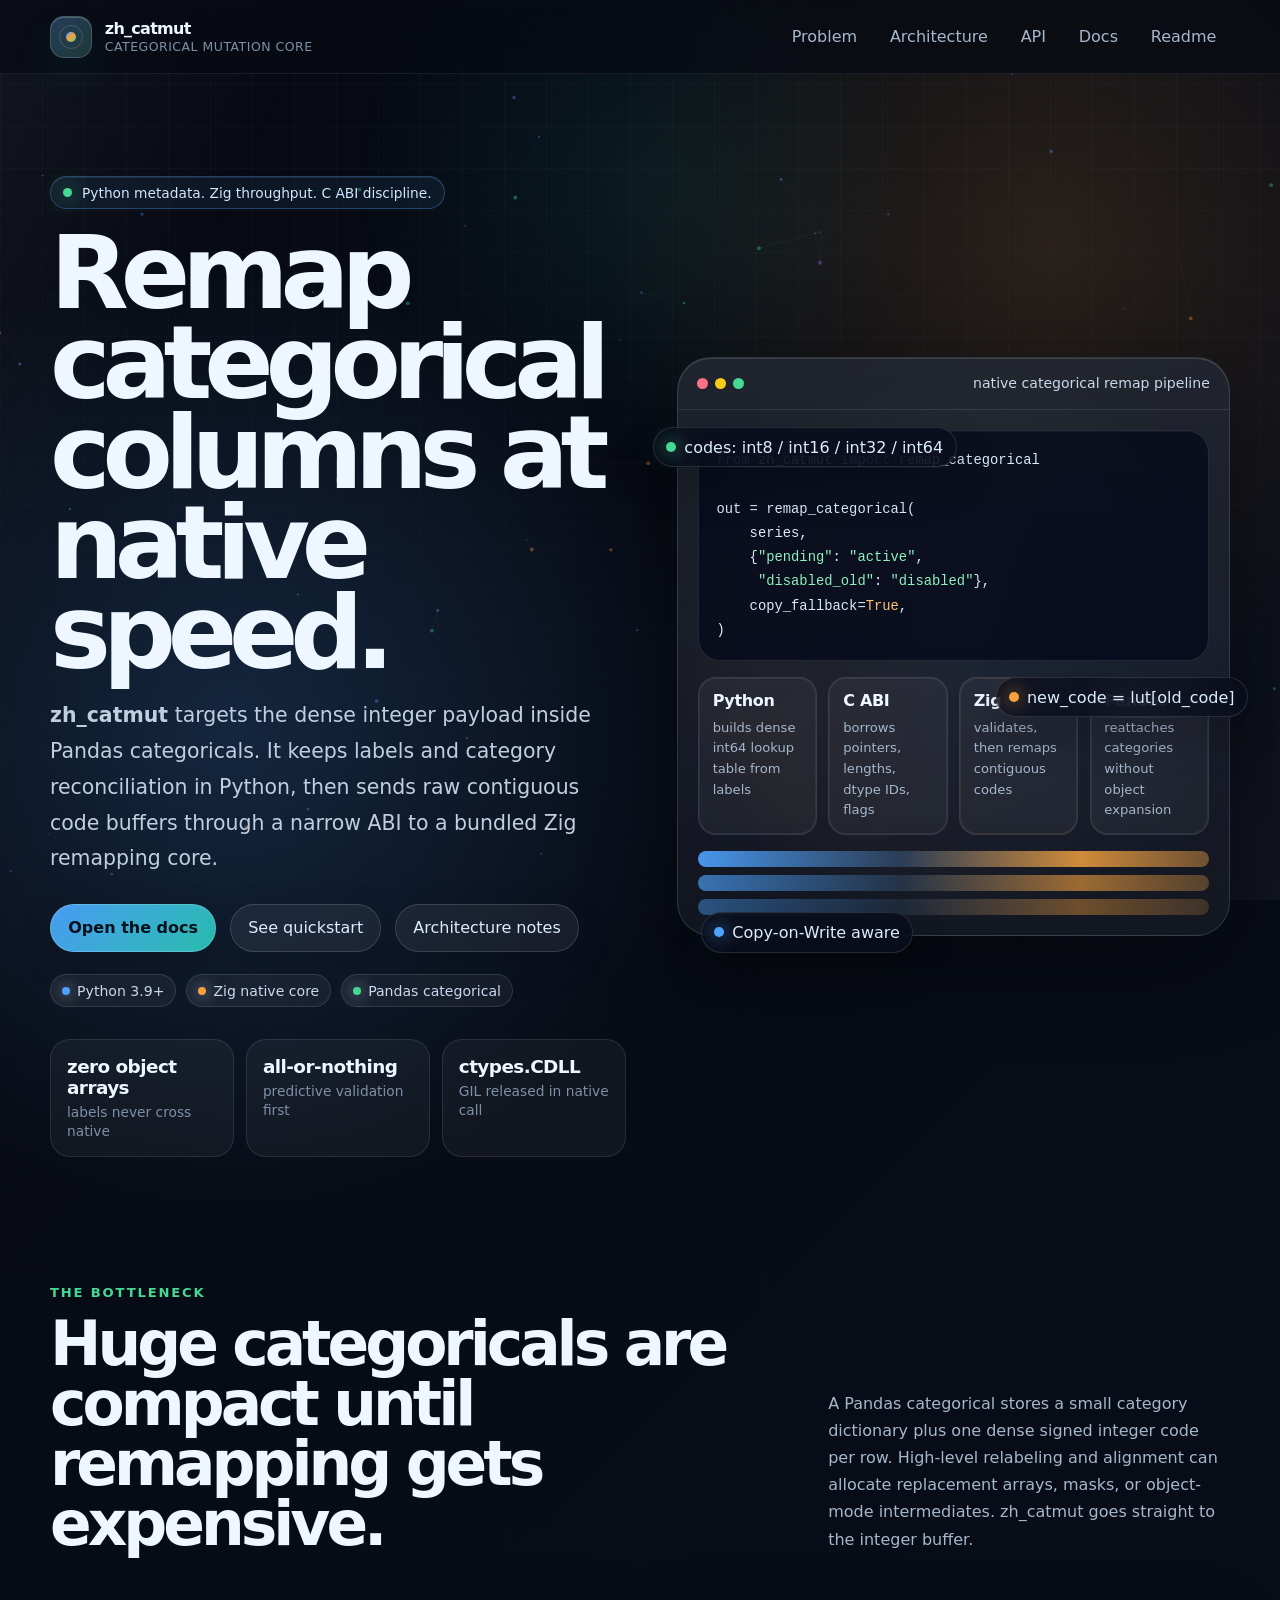
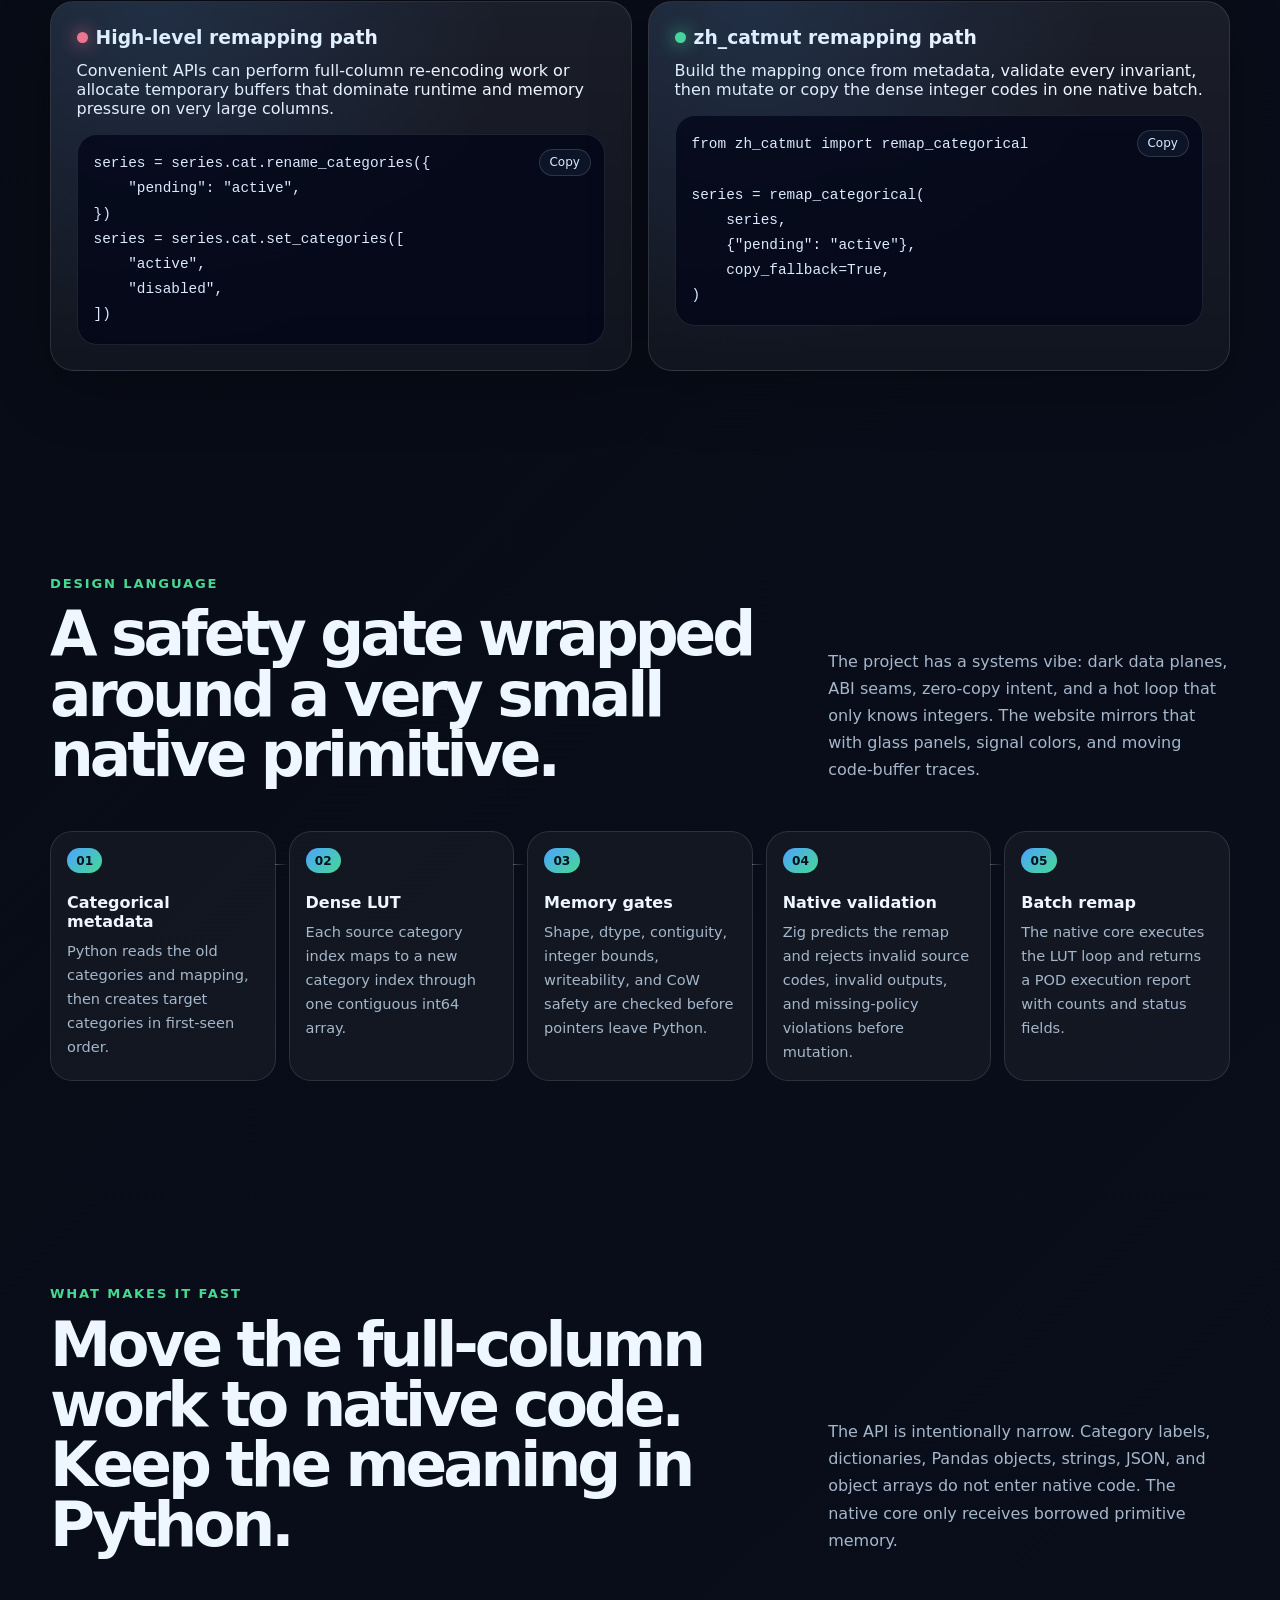
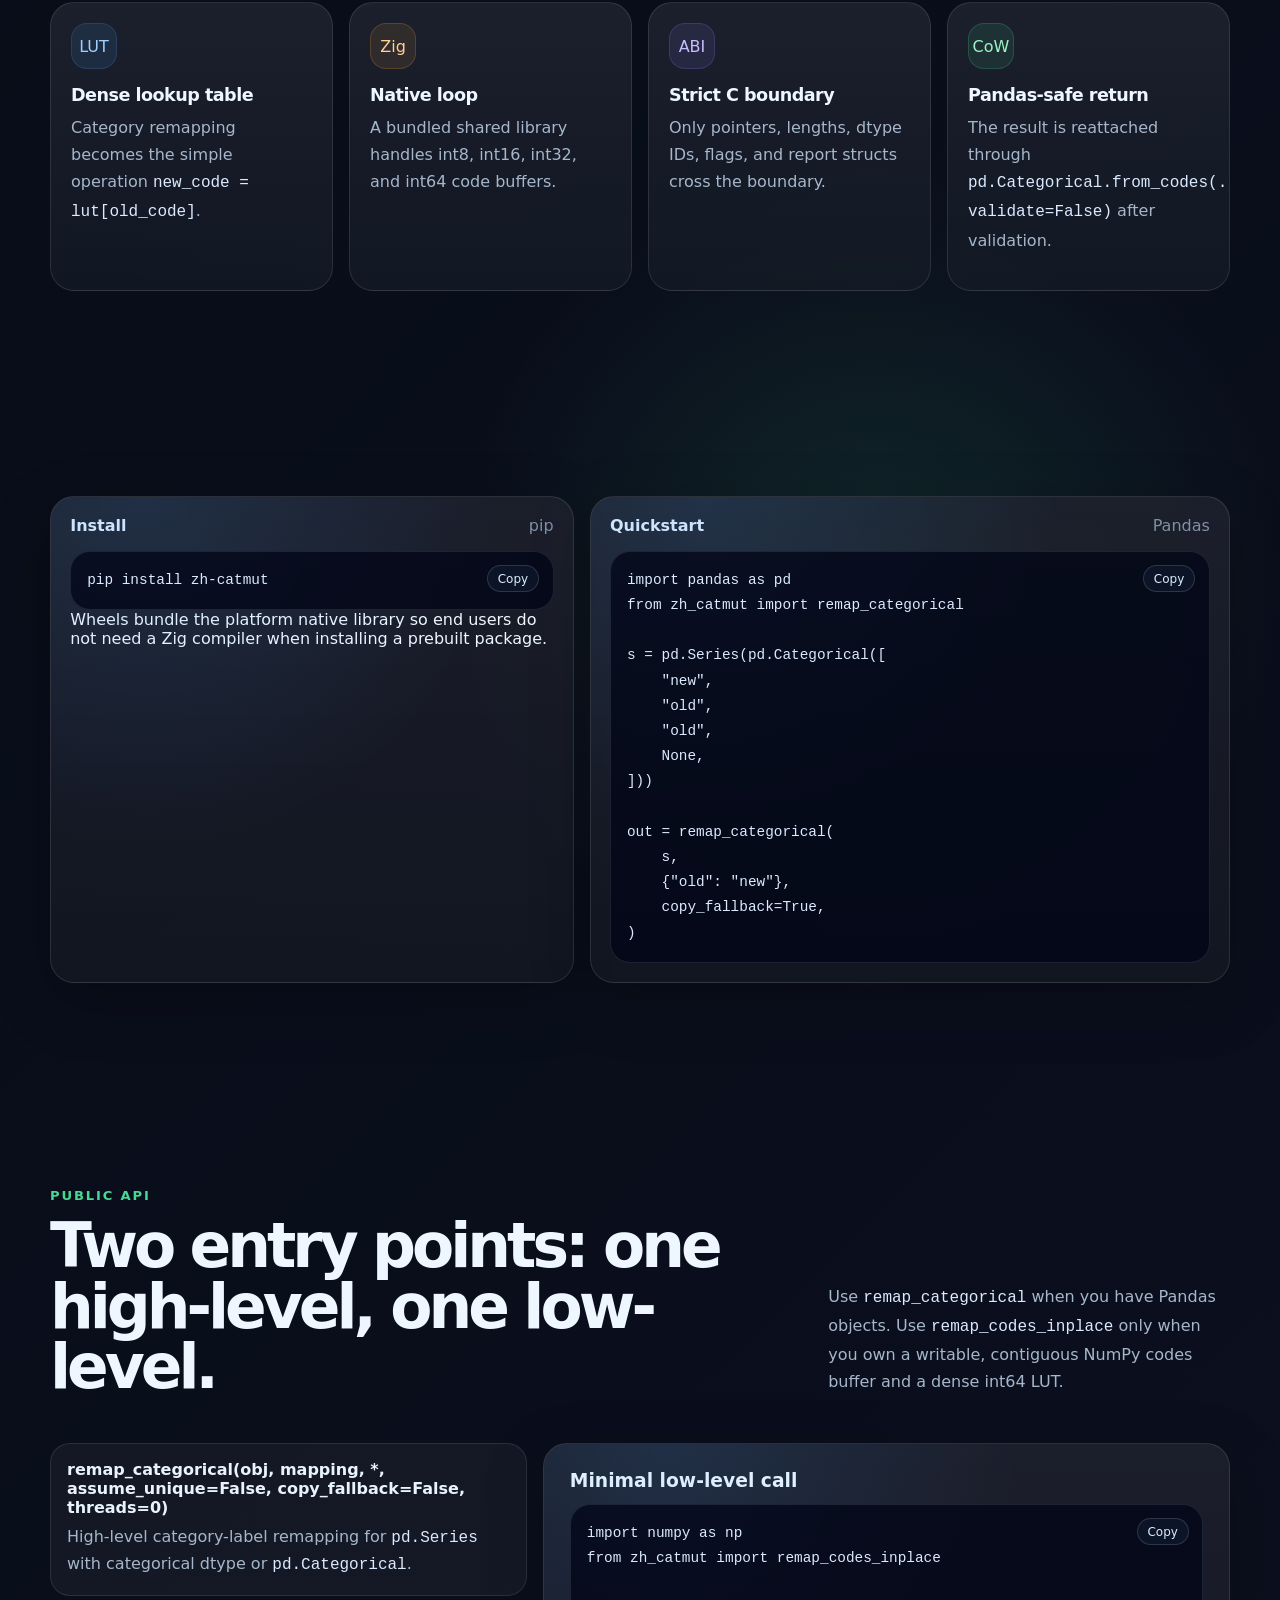
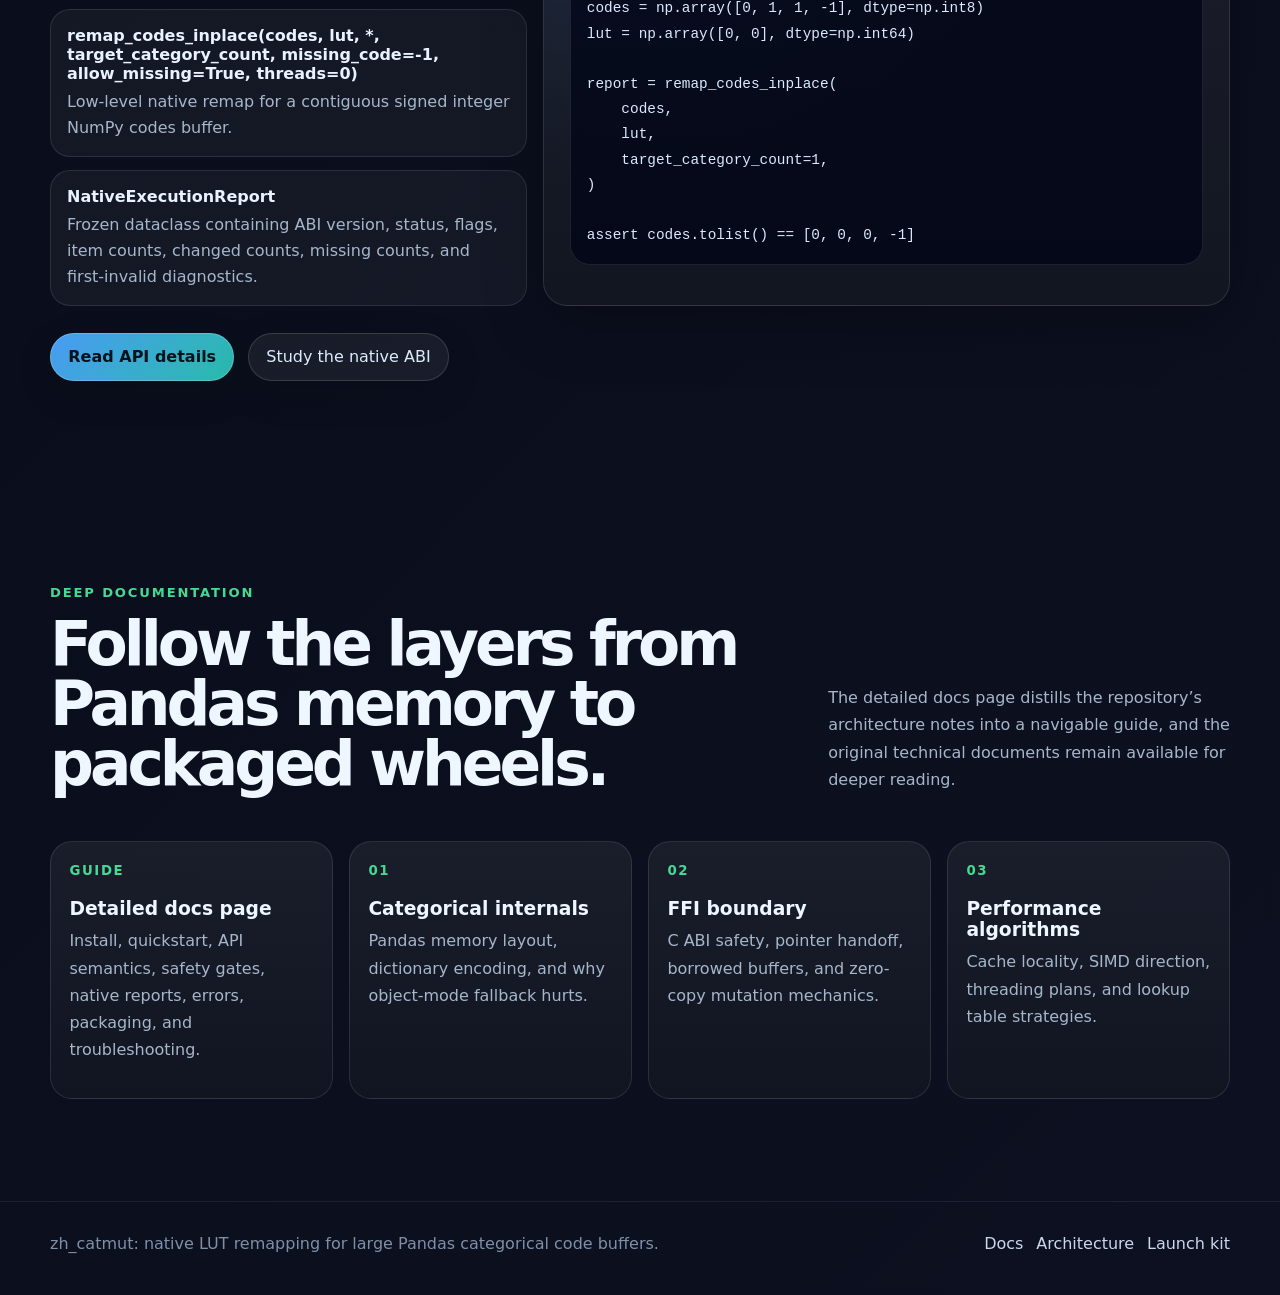
==== docs/index.html @ 49a26ebe "Initial commit: zh_catmut native categorical remapping engine - Python + Zig categorical code buffer" ====
<!doctype html>
<html lang="en">
  <head>
    <meta charset="utf-8">
    <meta name="viewport" content="width=device-width, initial-scale=1">
    <meta name="description" content="zh_catmut remaps huge Pandas categorical columns through a Python safety layer and Zig native core.">
    <title>zh_catmut | Native categorical remapping for Pandas</title>
    <link rel="stylesheet" href="assets/css/site.css">
  </head>
  <body class="landing">
    <a class="skip-link" href="#main">Skip to content</a>
    <canvas class="particle-canvas" data-particles aria-hidden="true"></canvas>
    <div class="site-shell">
      <header class="nav">
        <div class="nav-inner">
          <a class="brand" href="index.html" aria-label="zh_catmut home">
            <span class="brand-mark" aria-hidden="true"></span>
            <span class="brand-text">
              <span class="brand-name">zh_catmut</span>
              <span class="brand-subtitle">categorical mutation core</span>
            </span>
          </a>
          <button class="nav-toggle" type="button" data-nav-toggle aria-label="Toggle navigation" aria-expanded="false"><span></span></button>
          <nav class="nav-links" aria-label="Primary navigation">
            <a href="#problem">Problem</a>
            <a href="#architecture">Architecture</a>
            <a href="#api">API</a>
            <a href="docs.html">Docs</a>
            <a href="README.html">Readme</a>
          </nav>
        </div>
      </header>

      <main id="main">
        <section class="hero container">
          <div class="hero-copy reveal">
            <p class="eyebrow"><span class="eyebrow-dot"></span>Python metadata. Zig throughput. C ABI discipline.</p>
            <h1>Remap categorical columns at native speed.</h1>
            <p class="hero-lede">
              <strong>zh_catmut</strong> targets the dense integer payload inside Pandas categoricals. It keeps labels and category reconciliation in Python, then sends raw contiguous code buffers through a narrow ABI to a bundled Zig remapping core.
            </p>
            <div class="hero-actions">
              <a class="button primary" href="docs.html">Open the docs</a>
              <a class="button ghost" href="#quickstart">See quickstart</a>
              <a class="button ghost" href="architecture.html">Architecture notes</a>
            </div>
            <div class="hero-badges" aria-label="Technology badges">
              <span class="badge"><i></i>Python 3.9+</span>
              <span class="badge"><i></i>Zig native core</span>
              <span class="badge"><i></i>Pandas categorical</span>
            </div>
            <div class="hero-metrics">
              <div class="metric">
                <strong>zero object arrays</strong>
                <span>labels never cross native</span>
              </div>
              <div class="metric">
                <strong>all-or-nothing</strong>
                <span>predictive validation first</span>
              </div>
              <div class="metric">
                <strong>ctypes.CDLL</strong>
                <span>GIL released in native call</span>
              </div>
            </div>
          </div>

          <div class="hero-visual reveal" aria-label="Animated native remapping visualization">
            <div class="hero-orb" aria-hidden="true"></div>
            <span class="floating-chip chip-a"><i></i>codes: int8 / int16 / int32 / int64</span>
            <span class="floating-chip chip-b"><i></i>new_code = lut[old_code]</span>
            <span class="floating-chip chip-c"><i></i>Copy-on-Write aware</span>
            <div class="machine-card">
              <div class="machine-top">
                <div class="traffic" aria-hidden="true"><span></span><span></span><span></span></div>
                <div class="machine-title">native categorical remap pipeline</div>
              </div>
              <div class="machine-body">
                <div class="code-window">
                  <pre><code><span class="tok-blue">from</span> zh_catmut <span class="tok-blue">import</span> remap_categorical

out = remap_categorical(
    series,
    {<span class="tok-green">"pending"</span>: <span class="tok-green">"active"</span>,
     <span class="tok-green">"disabled_old"</span>: <span class="tok-green">"disabled"</span>},
    copy_fallback=<span class="tok-orange">True</span>,
)</code></pre>
                </div>
                <div class="pipeline">
                  <div class="pipeline-node node-python">
                    <strong>Python</strong>
                    <span>builds dense int64 lookup table from labels</span>
                  </div>
                  <div class="pipeline-node node-abi">
                    <strong>C ABI</strong>
                    <span>borrows pointers, lengths, dtype IDs, flags</span>
                  </div>
                  <div class="pipeline-node node-zig">
                    <strong>Zig</strong>
                    <span>validates, then remaps contiguous codes</span>
                  </div>
                  <div class="pipeline-node node-pandas">
                    <strong>Pandas</strong>
                    <span>reattaches categories without object expansion</span>
                  </div>
                </div>
                <div class="buffer-stack" aria-hidden="true">
                  <div class="buffer-line"></div>
                  <div class="buffer-line"></div>
                  <div class="buffer-line"></div>
                </div>
              </div>
            </div>
          </div>
        </section>

        <section class="section tight" id="problem">
          <div class="container">
            <div class="section-head reveal">
              <div>
                <div class="section-kicker">The bottleneck</div>
                <h2>Huge categoricals are compact until remapping gets expensive.</h2>
              </div>
              <p>
                A Pandas categorical stores a small category dictionary plus one dense signed integer code per row. High-level relabeling and alignment can allocate replacement arrays, masks, or object-mode intermediates. zh_catmut goes straight to the integer buffer.
              </p>
            </div>
            <div class="grid-2 compare">
              <div class="panel compare-card bad reveal">
                <h3><span></span>High-level remapping path</h3>
                <p>Convenient APIs can perform full-column re-encoding work or allocate temporary buffers that dominate runtime and memory pressure on very large columns.</p>
                <div class="code-panel">
                  <pre data-copy><code>series = series.cat.rename_categories({
    "pending": "active",
})
series = series.cat.set_categories([
    "active",
    "disabled",
])</code></pre>
                </div>
              </div>
              <div class="panel compare-card good reveal">
                <h3><span></span>zh_catmut remapping path</h3>
                <p>Build the mapping once from metadata, validate every invariant, then mutate or copy the dense integer codes in one native batch.</p>
                <div class="code-panel">
                  <pre data-copy><code>from zh_catmut import remap_categorical

series = remap_categorical(
    series,
    {"pending": "active"},
    copy_fallback=True,
)</code></pre>
                </div>
              </div>
            </div>
          </div>
        </section>

        <section class="section" id="architecture">
          <div class="container">
            <div class="section-head reveal">
              <div>
                <div class="section-kicker">Design language</div>
                <h2>A safety gate wrapped around a very small native primitive.</h2>
              </div>
              <p>
                The project has a systems vibe: dark data planes, ABI seams, zero-copy intent, and a hot loop that only knows integers. The website mirrors that with glass panels, signal colors, and moving code-buffer traces.
              </p>
            </div>
            <div class="flow-map">
              <div class="flow-step reveal">
                <h3>Categorical metadata</h3>
                <p>Python reads the old categories and mapping, then creates target categories in first-seen order.</p>
              </div>
              <div class="flow-step reveal">
                <h3>Dense LUT</h3>
                <p>Each source category index maps to a new category index through one contiguous int64 array.</p>
              </div>
              <div class="flow-step reveal">
                <h3>Memory gates</h3>
                <p>Shape, dtype, contiguity, integer bounds, writeability, and CoW safety are checked before pointers leave Python.</p>
              </div>
              <div class="flow-step reveal">
                <h3>Native validation</h3>
                <p>Zig predicts the remap and rejects invalid source codes, invalid outputs, and missing-policy violations before mutation.</p>
              </div>
              <div class="flow-step reveal">
                <h3>Batch remap</h3>
                <p>The native core executes the LUT loop and returns a POD execution report with counts and status fields.</p>
              </div>
            </div>
          </div>
        </section>

        <section class="section">
          <div class="container">
            <div class="section-head reveal">
              <div>
                <div class="section-kicker">What makes it fast</div>
                <h2>Move the full-column work to native code. Keep the meaning in Python.</h2>
              </div>
              <p>
                The API is intentionally narrow. Category labels, dictionaries, Pandas objects, strings, JSON, and object arrays do not enter native code. The native core only receives borrowed primitive memory.
              </p>
            </div>
            <div class="grid-4">
              <div class="card reveal">
                <div class="card-icon">LUT</div>
                <h3>Dense lookup table</h3>
                <p>Category remapping becomes the simple operation <code>new_code = lut[old_code]</code>.</p>
              </div>
              <div class="card reveal">
                <div class="card-icon zig">Zig</div>
                <h3>Native loop</h3>
                <p>A bundled shared library handles int8, int16, int32, and int64 code buffers.</p>
              </div>
              <div class="card reveal">
                <div class="card-icon violet">ABI</div>
                <h3>Strict C boundary</h3>
                <p>Only pointers, lengths, dtype IDs, flags, and report structs cross the boundary.</p>
              </div>
              <div class="card reveal">
                <div class="card-icon pandas">CoW</div>
                <h3>Pandas-safe return</h3>
                <p>The result is reattached through <code>pd.Categorical.from_codes(..., validate=False)</code> after validation.</p>
              </div>
            </div>
          </div>
        </section>

        <section class="section" id="quickstart">
          <div class="container">
            <div class="terminal-strip">
              <div class="panel terminal-card reveal">
                <div class="terminal-title"><strong>Install</strong><span>pip</span></div>
                <div class="code-panel">
                  <pre data-copy><code>pip install zh-catmut</code></pre>
                </div>
                <p>
                  Wheels bundle the platform native library so end users do not need a Zig compiler when installing a prebuilt package.
                </p>
              </div>
              <div class="panel terminal-card reveal">
                <div class="terminal-title"><strong>Quickstart</strong><span>Pandas</span></div>
                <div class="code-panel">
                  <pre data-copy><code>import pandas as pd
from zh_catmut import remap_categorical

s = pd.Series(pd.Categorical([
    "new",
    "old",
    "old",
    None,
]))

out = remap_categorical(
    s,
    {"old": "new"},
    copy_fallback=True,
)</code></pre>
                </div>
              </div>
            </div>
          </div>
        </section>

        <section class="section" id="api">
          <div class="container">
            <div class="section-head reveal">
              <div>
                <div class="section-kicker">Public API</div>
                <h2>Two entry points: one high-level, one low-level.</h2>
              </div>
              <p>
                Use <code>remap_categorical</code> when you have Pandas objects. Use <code>remap_codes_inplace</code> only when you own a writable, contiguous NumPy codes buffer and a dense int64 LUT.
              </p>
            </div>
            <div class="api-split">
              <div class="api-list reveal">
                <div class="api-item">
                  <strong>remap_categorical(obj, mapping, *, assume_unique=False, copy_fallback=False, threads=0)</strong>
                  <span>High-level category-label remapping for <code>pd.Series</code> with categorical dtype or <code>pd.Categorical</code>.</span>
                </div>
                <div class="api-item">
                  <strong>remap_codes_inplace(codes, lut, *, target_category_count, missing_code=-1, allow_missing=True, threads=0)</strong>
                  <span>Low-level native remap for a contiguous signed integer NumPy codes buffer.</span>
                </div>
                <div class="api-item">
                  <strong>NativeExecutionReport</strong>
                  <span>Frozen dataclass containing ABI version, status, flags, item counts, changed counts, missing counts, and first-invalid diagnostics.</span>
                </div>
              </div>
              <div class="panel compare-card reveal">
                <h3>Minimal low-level call</h3>
                <div class="code-panel">
                  <pre data-copy><code>import numpy as np
from zh_catmut import remap_codes_inplace

codes = np.array([0, 1, 1, -1], dtype=np.int8)
lut = np.array([0, 0], dtype=np.int64)

report = remap_codes_inplace(
    codes,
    lut,
    target_category_count=1,
)

assert codes.tolist() == [0, 0, 0, -1]</code></pre>
                </div>
              </div>
            </div>
            <div class="button-row reveal">
              <a class="button primary" href="docs.html#api-high-level">Read API details</a>
              <a class="button ghost" href="docs.html#native-abi">Study the native ABI</a>
            </div>
          </div>
        </section>

        <section class="section">
          <div class="container">
            <div class="section-head reveal">
              <div>
                <div class="section-kicker">Deep documentation</div>
                <h2>Follow the layers from Pandas memory to packaged wheels.</h2>
              </div>
              <p>
                The detailed docs page distills the repository’s architecture notes into a navigable guide, and the original technical documents remain available for deeper reading.
              </p>
            </div>
            <div class="deep-links">
              <a class="doc-card reveal" href="docs.html">
                <small>Guide</small>
                <h3>Detailed docs page</h3>
                <p>Install, quickstart, API semantics, safety gates, native reports, errors, packaging, and troubleshooting.</p>
              </a>
              <a class="doc-card reveal" href="01-categorical-internals-and-memory.html">
                <small>01</small>
                <h3>Categorical internals</h3>
                <p>Pandas memory layout, dictionary encoding, and why object-mode fallback hurts.</p>
              </a>
              <a class="doc-card reveal" href="02-ffi-zero-copy-architecture.html">
                <small>02</small>
                <h3>FFI boundary</h3>
                <p>C ABI safety, pointer handoff, borrowed buffers, and zero-copy mutation mechanics.</p>
              </a>
              <a class="doc-card reveal" href="03-performance-algorithms.html">
                <small>03</small>
                <h3>Performance algorithms</h3>
                <p>Cache locality, SIMD direction, threading plans, and lookup table strategies.</p>
              </a>
            </div>
          </div>
        </section>
      </main>

      <footer class="site-footer">
        <div class="footer-inner">
          <div>zh_catmut: native LUT remapping for large Pandas categorical code buffers.</div>
          <div class="footer-links">
            <a href="docs.html">Docs</a>
            <a href="architecture.html">Architecture</a>
            <a href="launch-kit.html">Launch kit</a>
          </div>
        </div>
      </footer>
    </div>
    <script src="assets/js/site.js"></script>
  </body>
</html>
---- docs/assets/css/site.css ----
:root {
  color-scheme: dark;
  --bg: #070a12;
  --bg-2: #0b1020;
  --bg-3: #101827;
  --panel: rgba(13, 20, 35, 0.78);
  --panel-strong: rgba(15, 24, 42, 0.92);
  --panel-soft: rgba(255, 255, 255, 0.055);
  --line: rgba(148, 163, 184, 0.2);
  --line-strong: rgba(148, 163, 184, 0.34);
  --text: #eef7ff;
  --muted: #a6b7cb;
  --muted-2: #7e90a8;
  --python: #4da3ff;
  --zig: #f7a13d;
  --pandas: #46d993;
  --violet: #9a7cff;
  --rose: #fb7185;
  --cyan: #2dd4bf;
  --yellow: #facc15;
  --shadow: 0 24px 90px rgba(0, 0, 0, 0.38);
  --radius-xl: 34px;
  --radius-lg: 24px;
  --radius-md: 16px;
  --max: 1180px;
  --nav-h: 74px;
  font-family: Inter, ui-sans-serif, system-ui, -apple-system, BlinkMacSystemFont, "Segoe UI", sans-serif;
}

* {
  box-sizing: border-box;
}

html {
  scroll-behavior: smooth;
}

body {
  margin: 0;
  min-height: 100vh;
  background:
    radial-gradient(circle at 18% 12%, rgba(77, 163, 255, 0.18), transparent 30rem),
    radial-gradient(circle at 82% 4%, rgba(247, 161, 61, 0.14), transparent 28rem),
    radial-gradient(circle at 68% 62%, rgba(70, 217, 147, 0.12), transparent 26rem),
    linear-gradient(135deg, var(--bg), #080d19 46%, #0d1020);
  color: var(--text);
  overflow-x: hidden;
}

body::before {
  content: "";
  position: fixed;
  inset: 0;
  z-index: -3;
  pointer-events: none;
  background-image:
    linear-gradient(rgba(148, 163, 184, 0.045) 1px, transparent 1px),
    linear-gradient(90deg, rgba(148, 163, 184, 0.045) 1px, transparent 1px);
  background-size: 42px 42px;
  mask-image: linear-gradient(to bottom, rgba(0, 0, 0, 0.95), rgba(0, 0, 0, 0.22));
}

body::after {
  content: "";
  position: fixed;
  inset: 0;
  z-index: -2;
  pointer-events: none;
  background:
    linear-gradient(115deg, rgba(255, 255, 255, 0.05), transparent 20%, transparent 80%, rgba(255, 255, 255, 0.04)),
    radial-gradient(circle at var(--mx, 50%) var(--my, 20%), rgba(45, 212, 191, 0.08), transparent 18rem);
}

a {
  color: inherit;
  text-decoration: none;
}

img,
svg {
  display: block;
}

button,
input,
textarea,
select {
  font: inherit;
}

code,
pre,
kbd {
  font-family: "SFMono-Regular", Consolas, "Liberation Mono", Menlo, monospace;
}

pre {
  margin: 0;
  white-space: pre;
  overflow: auto;
}

code {
  color: #dbeafe;
}

.skip-link {
  position: fixed;
  left: 1rem;
  top: 1rem;
  z-index: 100;
  padding: 0.75rem 1rem;
  border-radius: 999px;
  background: var(--text);
  color: var(--bg);
  transform: translateY(-180%);
  transition: transform 180ms ease;
}

.skip-link:focus {
  transform: translateY(0);
}

.particle-canvas {
  position: fixed;
  inset: 0;
  z-index: -1;
  width: 100%;
  height: 100%;
  opacity: 0.66;
  pointer-events: none;
}

.site-shell {
  position: relative;
}

.nav {
  position: sticky;
  top: 0;
  z-index: 50;
  height: var(--nav-h);
  border-bottom: 1px solid rgba(148, 163, 184, 0.12);
  backdrop-filter: blur(18px);
  background: rgba(7, 10, 18, 0.72);
}

.nav-inner {
  width: min(calc(100% - 36px), var(--max));
  height: 100%;
  margin: 0 auto;
  display: flex;
  align-items: center;
  justify-content: space-between;
  gap: 1rem;
}

.brand {
  display: inline-flex;
  align-items: center;
  gap: 0.8rem;
  min-width: max-content;
}

.brand-mark {
  position: relative;
  width: 42px;
  height: 42px;
  border-radius: 14px;
  display: grid;
  place-items: center;
  background:
    linear-gradient(135deg, rgba(77, 163, 255, 0.25), rgba(70, 217, 147, 0.16)),
    rgba(255, 255, 255, 0.06);
  border: 1px solid rgba(255, 255, 255, 0.16);
  box-shadow: inset 0 1px 0 rgba(255, 255, 255, 0.2), 0 16px 40px rgba(45, 212, 191, 0.08);
}

.brand-mark::before,
.brand-mark::after {
  content: "";
  position: absolute;
  border-radius: inherit;
  inset: 8px;
  border: 1px solid rgba(255, 255, 255, 0.16);
}

.brand-mark::after {
  inset: 15px;
  background: linear-gradient(135deg, var(--python), var(--zig), var(--pandas));
  border: none;
  box-shadow: 0 0 28px rgba(77, 163, 255, 0.45);
}

.brand-text {
  display: grid;
  gap: 0.1rem;
}

.brand-name {
  font-weight: 850;
  letter-spacing: -0.045em;
}

.brand-subtitle {
  color: var(--muted-2);
  font-size: 0.78rem;
  letter-spacing: 0.04em;
  text-transform: uppercase;
}

.nav-links {
  display: flex;
  align-items: center;
  gap: 0.35rem;
}

.nav-links a {
  color: var(--muted);
  padding: 0.66rem 0.85rem;
  border-radius: 999px;
  transition: color 180ms ease, background 180ms ease, transform 180ms ease;
}

.nav-links a:hover,
.nav-links a[aria-current="page"],
.nav-links a.active {
  color: var(--text);
  background: rgba(255, 255, 255, 0.07);
}

.nav-links a:hover {
  transform: translateY(-1px);
}

.nav-toggle {
  display: none;
  width: 44px;
  height: 44px;
  border: 1px solid var(--line);
  border-radius: 14px;
  background: rgba(255, 255, 255, 0.05);
  color: var(--text);
  align-items: center;
  justify-content: center;
  cursor: pointer;
}

.nav-toggle span {
  width: 19px;
  height: 2px;
  background: currentColor;
  border-radius: 999px;
  box-shadow: 0 6px 0 currentColor, 0 -6px 0 currentColor;
}

.container {
  width: min(calc(100% - 36px), var(--max));
  margin: 0 auto;
}

.hero {
  min-height: calc(100vh - var(--nav-h));
  display: grid;
  grid-template-columns: minmax(0, 1.02fr) minmax(360px, 0.98fr);
  gap: clamp(2rem, 4vw, 4.5rem);
  align-items: center;
  padding: clamp(4.6rem, 8vw, 8rem) 0 clamp(3rem, 5vw, 5rem);
}

.hero-copy {
  position: relative;
  z-index: 2;
}

.eyebrow {
  display: inline-flex;
  align-items: center;
  gap: 0.6rem;
  width: fit-content;
  margin: 0 0 1.15rem;
  padding: 0.46rem 0.78rem;
  border: 1px solid rgba(77, 163, 255, 0.32);
  border-radius: 999px;
  color: #cfe7ff;
  background: rgba(77, 163, 255, 0.08);
  box-shadow: inset 0 1px 0 rgba(255, 255, 255, 0.08);
  font-size: 0.86rem;
}

.eyebrow-dot {
  width: 9px;
  height: 9px;
  border-radius: 999px;
  background: var(--pandas);
  box-shadow: 0 0 22px var(--pandas);
}

h1,
h2,
h3,
h4,
p {
  margin-top: 0;
}

.hero h1 {
  margin-bottom: 1.25rem;
  font-size: clamp(3.15rem, 8vw, 7.2rem);
  line-height: 0.88;
  letter-spacing: -0.08em;
  max-width: 11ch;
}

.gradient-text {
  background: linear-gradient(100deg, #f8fbff 0%, #bfe0ff 22%, var(--python) 40%, var(--zig) 66%, var(--pandas) 92%);
  -webkit-background-clip: text;
  background-clip: text;
  color: transparent;
}

.hero-lede {
  max-width: 680px;
  color: #c0cfdf;
  font-size: clamp(1.05rem, 2vw, 1.28rem);
  line-height: 1.75;
}

.hero-actions,
.button-row {
  display: flex;
  flex-wrap: wrap;
  gap: 0.85rem;
  align-items: center;
  margin-top: 1.65rem;
}

.button {
  position: relative;
  display: inline-flex;
  align-items: center;
  justify-content: center;
  gap: 0.55rem;
  min-height: 48px;
  padding: 0.78rem 1.08rem;
  border-radius: 999px;
  border: 1px solid rgba(255, 255, 255, 0.14);
  color: var(--text);
  background: rgba(255, 255, 255, 0.06);
  box-shadow: 0 12px 36px rgba(0, 0, 0, 0.16);
  transition: transform 180ms ease, border-color 180ms ease, background 180ms ease, box-shadow 180ms ease;
  overflow: hidden;
}

.button::before {
  content: "";
  position: absolute;
  inset: 0;
  background: linear-gradient(115deg, transparent, rgba(255, 255, 255, 0.16), transparent);
  transform: translateX(-120%);
  transition: transform 500ms ease;
}

.button:hover {
  transform: translateY(-2px);
  border-color: rgba(255, 255, 255, 0.28);
  background: rgba(255, 255, 255, 0.09);
  box-shadow: 0 18px 50px rgba(0, 0, 0, 0.24);
}

.button:hover::before {
  transform: translateX(120%);
}

.button.primary {
  background: linear-gradient(135deg, rgba(77, 163, 255, 0.95), rgba(45, 212, 191, 0.88));
  color: #06111b;
  border-color: rgba(255, 255, 255, 0.2);
  font-weight: 780;
}

.button.zig {
  background: linear-gradient(135deg, rgba(247, 161, 61, 0.98), rgba(250, 204, 21, 0.82));
  color: #160b02;
  font-weight: 780;
}

.button.ghost {
  color: #dcecff;
}

.hero-badges {
  display: flex;
  flex-wrap: wrap;
  gap: 0.62rem;
  margin-top: 1.4rem;
}

.badge,
.pill {
  display: inline-flex;
  align-items: center;
  gap: 0.45rem;
  padding: 0.48rem 0.68rem;
  border-radius: 999px;
  border: 1px solid rgba(255, 255, 255, 0.12);
  background: rgba(255, 255, 255, 0.05);
  color: #cbdaf0;
  font-size: 0.88rem;
}

.badge i,
.pill i {
  width: 8px;
  height: 8px;
  display: block;
  border-radius: 50%;
  background: var(--python);
  box-shadow: 0 0 16px currentColor;
}

.badge:nth-child(2) i,
.pill.zig i {
  background: var(--zig);
}

.badge:nth-child(3) i,
.pill.pandas i {
  background: var(--pandas);
}

.hero-metrics {
  display: grid;
  grid-template-columns: repeat(3, minmax(0, 1fr));
  gap: 0.75rem;
  margin-top: 2rem;
  max-width: 640px;
}

.metric {
  padding: 1rem;
  border-radius: 20px;
  border: 1px solid rgba(255, 255, 255, 0.1);
  background: rgba(255, 255, 255, 0.045);
}

.metric strong {
  display: block;
  margin-bottom: 0.22rem;
  font-size: 1.15rem;
  letter-spacing: -0.03em;
}

.metric span {
  color: var(--muted-2);
  font-size: 0.86rem;
}

.hero-visual {
  position: relative;
  min-height: 620px;
}

.hero-orb {
  position: absolute;
  inset: 5% 2% auto auto;
  width: min(42vw, 520px);
  aspect-ratio: 1;
  border-radius: 50%;
  background:
    radial-gradient(circle, rgba(77, 163, 255, 0.24), transparent 58%),
    conic-gradient(from 120deg, rgba(77, 163, 255, 0.14), rgba(247, 161, 61, 0.18), rgba(70, 217, 147, 0.16), rgba(77, 163, 255, 0.14));
  filter: blur(4px);
  animation: orb-spin 16s linear infinite;
}

.machine-card {
  position: relative;
  margin: 0 auto;
  max-width: 570px;
  border: 1px solid rgba(255, 255, 255, 0.13);
  border-radius: var(--radius-xl);
  background:
    linear-gradient(180deg, rgba(255, 255, 255, 0.085), rgba(255, 255, 255, 0.035)),
    rgba(10, 15, 27, 0.82);
  box-shadow: var(--shadow), inset 0 1px 0 rgba(255, 255, 255, 0.12);
  backdrop-filter: blur(24px);
  overflow: hidden;
  transform: translateZ(0);
}

.machine-card::before {
  content: "";
  position: absolute;
  inset: 0;
  background: linear-gradient(120deg, transparent 0%, rgba(77, 163, 255, 0.12) 34%, transparent 58%);
  transform: translateX(-130%);
  animation: scan 6s ease-in-out infinite;
}

.machine-top {
  position: relative;
  display: flex;
  justify-content: space-between;
  gap: 1rem;
  align-items: center;
  padding: 1.1rem 1.2rem;
  border-bottom: 1px solid rgba(255, 255, 255, 0.1);
}

.traffic {
  display: inline-flex;
  gap: 0.45rem;
}

.traffic span {
  width: 11px;
  height: 11px;
  border-radius: 50%;
  background: var(--rose);
}

.traffic span:nth-child(2) {
  background: var(--yellow);
}

.traffic span:nth-child(3) {
  background: var(--pandas);
}

.machine-title {
  color: #c9d8eb;
  font-size: 0.88rem;
}

.machine-body {
  position: relative;
  padding: 1.25rem;
}

.code-window {
  position: relative;
  padding: 1.1rem;
  border-radius: 22px;
  border: 1px solid rgba(148, 163, 184, 0.18);
  background: rgba(2, 6, 23, 0.66);
  box-shadow: inset 0 1px 0 rgba(255, 255, 255, 0.05);
}

.code-window pre {
  color: #c9d7ff;
  font-size: clamp(0.72rem, 1.08vw, 0.9rem);
  line-height: 1.75;
}

.tok-blue {
  color: #8ccaff;
}

.tok-green {
  color: #8ef0bd;
}

.tok-orange {
  color: #ffc177;
}

.tok-purple {
  color: #c4b5fd;
}

.tok-muted {
  color: #8291a8;
}

.pipeline {
  display: grid;
  grid-template-columns: repeat(4, minmax(0, 1fr));
  gap: 0.7rem;
  margin-top: 1rem;
}

.pipeline-node {
  position: relative;
  min-height: 104px;
  padding: 0.86rem;
  border-radius: 18px;
  border: 1px solid rgba(255, 255, 255, 0.1);
  background: rgba(255, 255, 255, 0.045);
  overflow: hidden;
}

.pipeline-node::after {
  content: "";
  position: absolute;
  top: 0;
  bottom: 0;
  width: 44px;
  left: -50%;
  background: linear-gradient(90deg, transparent, rgba(255, 255, 255, 0.12), transparent);
  animation: stream 3.8s ease-in-out infinite;
  animation-delay: var(--delay, 0s);
}

.pipeline-node strong {
  display: block;
  margin-bottom: 0.4rem;
  letter-spacing: -0.02em;
}

.pipeline-node span {
  color: var(--muted);
  font-size: 0.82rem;
  line-height: 1.5;
}

.node-python {
  --delay: 0s;
  box-shadow: inset 0 0 0 1px rgba(77, 163, 255, 0.1);
}

.node-abi {
  --delay: 0.4s;
  box-shadow: inset 0 0 0 1px rgba(154, 124, 255, 0.1);
}

.node-zig {
  --delay: 0.8s;
  box-shadow: inset 0 0 0 1px rgba(247, 161, 61, 0.1);
}

.node-pandas {
  --delay: 1.2s;
  box-shadow: inset 0 0 0 1px rgba(70, 217, 147, 0.1);
}

.buffer-stack {
  display: grid;
  gap: 0.52rem;
  margin-top: 1rem;
}

.buffer-line {
  height: 16px;
  border-radius: 999px;
  background:
    linear-gradient(90deg, rgba(77, 163, 255, 0.9), rgba(77, 163, 255, 0.18) 18%, rgba(247, 161, 61, 0.82) 34%, rgba(247, 161, 61, 0.18) 50%, rgba(70, 217, 147, 0.82) 68%, rgba(70, 217, 147, 0.18)),
    rgba(255, 255, 255, 0.05);
  background-size: 220% 100%;
  animation: buffer-flow 4.5s linear infinite;
  opacity: var(--opacity, 1);
}

.buffer-line:nth-child(2) {
  --opacity: 0.72;
  animation-delay: -0.9s;
}

.buffer-line:nth-child(3) {
  --opacity: 0.48;
  animation-delay: -1.8s;
}

.floating-chip {
  position: absolute;
  z-index: 3;
  display: inline-flex;
  align-items: center;
  gap: 0.5rem;
  padding: 0.62rem 0.78rem;
  border-radius: 999px;
  border: 1px solid rgba(255, 255, 255, 0.12);
  background: rgba(9, 14, 27, 0.78);
  box-shadow: 0 18px 42px rgba(0, 0, 0, 0.22);
  color: #dcecff;
  backdrop-filter: blur(16px);
  animation: float 6s ease-in-out infinite;
}

.floating-chip i {
  width: 10px;
  height: 10px;
  border-radius: 50%;
  background: var(--pandas);
  box-shadow: 0 0 18px var(--pandas);
}

.chip-a {
  left: -24px;
  top: 70px;
}

.chip-b {
  right: -18px;
  top: 320px;
  animation-delay: -1.8s;
}

.chip-b i {
  background: var(--zig);
  box-shadow: 0 0 18px var(--zig);
}

.chip-c {
  left: 24px;
  bottom: 24px;
  animation-delay: -3.2s;
}

.chip-c i {
  background: var(--python);
  box-shadow: 0 0 18px var(--python);
}

.section {
  padding: clamp(4rem, 8vw, 7rem) 0;
  position: relative;
}

.section.tight {
  padding-top: clamp(2.5rem, 5vw, 4.5rem);
}

.section-head {
  display: grid;
  grid-template-columns: minmax(0, 0.78fr) minmax(260px, 0.42fr);
  gap: 2rem;
  align-items: end;
  margin-bottom: 2rem;
}

.section-kicker {
  margin-bottom: 0.85rem;
  color: var(--pandas);
  font-size: 0.82rem;
  font-weight: 760;
  letter-spacing: 0.14em;
  text-transform: uppercase;
}

.section h2,
.page-hero h1 {
  margin-bottom: 0.9rem;
  font-size: clamp(2.1rem, 4.8vw, 4.45rem);
  line-height: 0.98;
  letter-spacing: -0.065em;
}

.section-head p,
.page-hero p,
.card p,
.doc-card p {
  color: var(--muted);
  line-height: 1.7;
}

.panel {
  position: relative;
  border: 1px solid rgba(255, 255, 255, 0.11);
  border-radius: var(--radius-lg);
  background:
    linear-gradient(180deg, rgba(255, 255, 255, 0.075), rgba(255, 255, 255, 0.035)),
    rgba(9, 14, 25, 0.78);
  box-shadow: 0 18px 62px rgba(0, 0, 0, 0.24);
  overflow: hidden;
}

.panel::before {
  content: "";
  position: absolute;
  inset: 0;
  pointer-events: none;
  background: radial-gradient(circle at 18% 0%, rgba(77, 163, 255, 0.13), transparent 22rem);
}

.grid-2,
.grid-3,
.grid-4 {
  display: grid;
  gap: 1rem;
}

.grid-2 {
  grid-template-columns: repeat(2, minmax(0, 1fr));
}

.grid-3 {
  grid-template-columns: repeat(3, minmax(0, 1fr));
}

.grid-4 {
  grid-template-columns: repeat(4, minmax(0, 1fr));
}

.card {
  position: relative;
  padding: 1.25rem;
  border: 1px solid rgba(255, 255, 255, 0.105);
  border-radius: 24px;
  background:
    linear-gradient(180deg, rgba(255, 255, 255, 0.07), rgba(255, 255, 255, 0.03)),
    rgba(11, 17, 30, 0.72);
  overflow: hidden;
}

.card::after {
  content: "";
  position: absolute;
  inset: auto 0 0;
  height: 1px;
  background: linear-gradient(90deg, transparent, rgba(77, 163, 255, 0.46), transparent);
  opacity: 0;
  transition: opacity 220ms ease;
}

.card:hover::after {
  opacity: 1;
}

.card-icon {
  width: 46px;
  height: 46px;
  margin-bottom: 1rem;
  display: grid;
  place-items: center;
  border-radius: 16px;
  background: rgba(77, 163, 255, 0.1);
  color: #9dd0ff;
  border: 1px solid rgba(77, 163, 255, 0.18);
}

.card-icon.zig {
  color: #ffd097;
  background: rgba(247, 161, 61, 0.1);
  border-color: rgba(247, 161, 61, 0.2);
}

.card-icon.pandas {
  color: #9df3c5;
  background: rgba(70, 217, 147, 0.1);
  border-color: rgba(70, 217, 147, 0.2);
}

.card-icon.violet {
  color: #c9bdff;
  background: rgba(154, 124, 255, 0.1);
  border-color: rgba(154, 124, 255, 0.2);
}

.card h3 {
  margin-bottom: 0.55rem;
  font-size: 1.1rem;
  letter-spacing: -0.03em;
}

.compare {
  align-items: stretch;
}

.compare-card {
  padding: clamp(1.2rem, 2vw, 1.7rem);
}

.compare-card h3 {
  display: flex;
  align-items: center;
  gap: 0.5rem;
  margin-bottom: 0.8rem;
}

.compare-card h3 span {
  width: 11px;
  height: 11px;
  border-radius: 50%;
}

.bad h3 span {
  background: var(--rose);
  box-shadow: 0 0 18px var(--rose);
}

.good h3 span {
  background: var(--pandas);
  box-shadow: 0 0 18px var(--pandas);
}

.code-panel {
  position: relative;
  padding: 1rem;
  border-radius: 20px;
  border: 1px solid rgba(148, 163, 184, 0.16);
  background: rgba(2, 6, 23, 0.76);
  overflow: hidden;
}

.code-panel pre {
  color: #d8e4ff;
  font-size: 0.9rem;
  line-height: 1.75;
}

.copy-button {
  position: absolute;
  right: 0.85rem;
  top: 0.85rem;
  z-index: 5;
  border: 1px solid rgba(255, 255, 255, 0.14);
  border-radius: 999px;
  color: #dcecff;
  background: rgba(15, 23, 42, 0.86);
  padding: 0.34rem 0.62rem;
  cursor: pointer;
  font-size: 0.75rem;
  transition: background 180ms ease, transform 180ms ease;
}

.copy-button:hover {
  background: rgba(255, 255, 255, 0.1);
  transform: translateY(-1px);
}

.flow-map {
  display: grid;
  grid-template-columns: repeat(5, minmax(0, 1fr));
  gap: 0.8rem;
  counter-reset: flow;
}

.flow-step {
  position: relative;
  min-height: 196px;
  padding: 1rem;
  border-radius: 22px;
  border: 1px solid rgba(255, 255, 255, 0.11);
  background: rgba(255, 255, 255, 0.045);
}

.flow-step::before {
  counter-increment: flow;
  content: "0" counter(flow);
  display: inline-flex;
  margin-bottom: 1.2rem;
  padding: 0.34rem 0.58rem;
  border-radius: 999px;
  color: #06111b;
  background: linear-gradient(135deg, var(--python), var(--pandas));
  font-size: 0.76rem;
  font-weight: 850;
}

.flow-step:not(:last-child)::after {
  content: "";
  position: absolute;
  top: 2rem;
  right: -0.8rem;
  width: 0.8rem;
  height: 1px;
  background: linear-gradient(90deg, rgba(255, 255, 255, 0.28), transparent);
}

.flow-step h3 {
  font-size: 1rem;
  margin-bottom: 0.55rem;
}

.flow-step p {
  margin-bottom: 0;
  color: var(--muted);
  font-size: 0.91rem;
  line-height: 1.65;
}

.api-split {
  display: grid;
  grid-template-columns: 0.82fr 1.18fr;
  gap: 1rem;
  align-items: stretch;
}

.api-list {
  display: grid;
  gap: 0.8rem;
}

.api-item {
  padding: 1rem;
  border-radius: 20px;
  border: 1px solid rgba(255, 255, 255, 0.1);
  background: rgba(255, 255, 255, 0.045);
}

.api-item strong {
  display: block;
  margin-bottom: 0.4rem;
  color: #e8f3ff;
}

.api-item span {
  color: var(--muted);
  line-height: 1.6;
}

.deep-links {
  display: grid;
  grid-template-columns: repeat(4, minmax(0, 1fr));
  gap: 1rem;
}

.doc-card {
  min-height: 210px;
  padding: 1.15rem;
  border-radius: 22px;
  border: 1px solid rgba(255, 255, 255, 0.11);
  background:
    linear-gradient(180deg, rgba(255, 255, 255, 0.065), rgba(255, 255, 255, 0.03)),
    rgba(9, 14, 27, 0.7);
  transition: transform 180ms ease, border-color 180ms ease, background 180ms ease;
}

.doc-card:hover {
  transform: translateY(-4px);
  border-color: rgba(77, 163, 255, 0.34);
  background: rgba(255, 255, 255, 0.07);
}

.doc-card small {
  display: inline-flex;
  margin-bottom: 1.2rem;
  color: var(--pandas);
  font-weight: 780;
  letter-spacing: 0.12em;
  text-transform: uppercase;
}

.doc-card h3 {
  margin-bottom: 0.55rem;
}

.terminal-strip {
  display: grid;
  grid-template-columns: 0.9fr 1.1fr;
  gap: 1rem;
  align-items: stretch;
}

.terminal-card {
  min-height: 100%;
  padding: 1.2rem;
}

.terminal-title {
  display: flex;
  justify-content: space-between;
  gap: 1rem;
  color: #dcecff;
  margin-bottom: 1rem;
}

.terminal-title span {
  color: var(--muted-2);
}

.site-footer {
  padding: 2rem 0 2.6rem;
  color: var(--muted-2);
  border-top: 1px solid rgba(148, 163, 184, 0.12);
}

.footer-inner {
  width: min(calc(100% - 36px), var(--max));
  margin: 0 auto;
  display: flex;
  justify-content: space-between;
  align-items: center;
  gap: 1rem;
  flex-wrap: wrap;
}

.footer-links {
  display: flex;
  gap: 0.8rem;
  flex-wrap: wrap;
}

.footer-links a {
  color: #c9d8eb;
}

.page-hero {
  padding: clamp(4rem, 7vw, 6rem) 0 clamp(2rem, 4vw, 3.5rem);
}

.page-hero .container {
  display: grid;
  grid-template-columns: minmax(0, 0.84fr) minmax(300px, 0.42fr);
  gap: 2rem;
  align-items: end;
}

.page-meta {
  display: grid;
  gap: 0.7rem;
}

.meta-box {
  padding: 0.95rem;
  border: 1px solid rgba(255, 255, 255, 0.1);
  border-radius: 18px;
  background: rgba(255, 255, 255, 0.045);
}

.meta-box strong {
  display: block;
  color: #e6f2ff;
  margin-bottom: 0.26rem;
}

.meta-box span {
  color: var(--muted-2);
  font-size: 0.9rem;
}

.docs-layout {
  display: grid;
  grid-template-columns: 285px minmax(0, 1fr);
  gap: 1.3rem;
  align-items: start;
  padding-bottom: 5rem;
}

.docs-sidebar {
  position: sticky;
  top: calc(var(--nav-h) + 1rem);
  max-height: calc(100vh - var(--nav-h) - 2rem);
  overflow: auto;
  padding: 1rem;
  border-radius: 24px;
  border: 1px solid rgba(255, 255, 255, 0.11);
  background: rgba(9, 14, 27, 0.68);
  backdrop-filter: blur(18px);
}

.docs-sidebar strong {
  display: block;
  margin-bottom: 0.8rem;
  color: #e8f3ff;
}

.docs-sidebar nav {
  display: grid;
  gap: 0.28rem;
}

.docs-sidebar a {
  display: block;
  padding: 0.56rem 0.65rem;
  border-radius: 12px;
  color: var(--muted);
  transition: background 160ms ease, color 160ms ease;
  font-size: 0.94rem;
}

.docs-sidebar a:hover,
.docs-sidebar a.active {
  color: var(--text);
  background: rgba(255, 255, 255, 0.075);
}

.doc-article {
  display: grid;
  gap: 1rem;
}

.doc-section {
  padding: clamp(1.2rem, 3vw, 2rem);
  border-radius: 28px;
  border: 1px solid rgba(255, 255, 255, 0.11);
  background:
    linear-gradient(180deg, rgba(255, 255, 255, 0.066), rgba(255, 255, 255, 0.028)),
    rgba(9, 14, 27, 0.7);
  scroll-margin-top: calc(var(--nav-h) + 1.5rem);
}

.doc-section h2 {
  margin-bottom: 0.8rem;
  font-size: clamp(1.65rem, 3vw, 2.55rem);
  letter-spacing: -0.052em;
}

.doc-section h3 {
  margin: 1.5rem 0 0.58rem;
  font-size: 1.18rem;
  letter-spacing: -0.03em;
}

.doc-section p,
.doc-section li {
  color: #c0cede;
  line-height: 1.74;
}

.doc-section p:last-child {
  margin-bottom: 0;
}

.doc-section ul,
.doc-section ol {
  padding-left: 1.25rem;
}

.doc-section li + li {
  margin-top: 0.38rem;
}

.doc-grid {
  display: grid;
  grid-template-columns: repeat(2, minmax(0, 1fr));
  gap: 0.85rem;
  margin: 1rem 0;
}

.info-box {
  padding: 1rem;
  border-radius: 18px;
  border: 1px solid rgba(255, 255, 255, 0.1);
  background: rgba(255, 255, 255, 0.045);
}

.info-box strong {
  display: block;
  margin-bottom: 0.4rem;
  color: #e8f3ff;
}

.info-box p {
  margin-bottom: 0;
  color: var(--muted);
  font-size: 0.94rem;
}

.callout {
  position: relative;
  margin: 1rem 0;
  padding: 1rem 1rem 1rem 1.15rem;
  border-radius: 18px;
  border: 1px solid rgba(70, 217, 147, 0.22);
  background: rgba(70, 217, 147, 0.075);
}

.callout.warning {
  border-color: rgba(247, 161, 61, 0.24);
  background: rgba(247, 161, 61, 0.075);
}

.callout strong {
  display: block;
  margin-bottom: 0.34rem;
}

.doc-table {
  width: 100%;
  border-collapse: collapse;
  overflow: hidden;
  border-radius: 18px;
  border-style: hidden;
  box-shadow: 0 0 0 1px rgba(255, 255, 255, 0.11);
  margin: 1rem 0;
}

.doc-table th,
.doc-table td {
  padding: 0.82rem 0.9rem;
  border: 1px solid rgba(255, 255, 255, 0.1);
  text-align: left;
  vertical-align: top;
}

.doc-table th {
  color: #e8f3ff;
  background: rgba(255, 255, 255, 0.07);
}

.doc-table td {
  color: #c2d0e1;
}

.sequence {
  position: relative;
  display: grid;
  gap: 0.72rem;
  margin: 1rem 0;
}

.sequence-item {
  display: grid;
  grid-template-columns: 42px minmax(0, 1fr);
  gap: 0.8rem;
  align-items: start;
}

.sequence-index {
  width: 42px;
  height: 42px;
  display: grid;
  place-items: center;
  border-radius: 14px;
  color: #06111b;
  background: linear-gradient(135deg, var(--python), var(--pandas));
  font-weight: 850;
}

.sequence-copy {
  padding: 0.8rem 0.95rem;
  border: 1px solid rgba(255, 255, 255, 0.1);
  border-radius: 18px;
  background: rgba(255, 255, 255, 0.045);
}

.sequence-copy strong {
  display: block;
  margin-bottom: 0.25rem;
}

.sequence-copy span {
  color: var(--muted);
  line-height: 1.6;
}

.mini-diagram {
  position: relative;
  display: grid;
  grid-template-columns: repeat(3, minmax(0, 1fr));
  gap: 0.75rem;
  margin: 1rem 0;
}

.diagram-node {
  min-height: 142px;
  padding: 1rem;
  border-radius: 20px;
  border: 1px solid rgba(255, 255, 255, 0.1);
  background: rgba(255, 255, 255, 0.045);
}

.diagram-node strong {
  display: block;
  margin-bottom: 0.55rem;
}

.diagram-node code {
  display: inline-block;
  margin: 0.15rem 0;
  padding: 0.12rem 0.36rem;
  border-radius: 8px;
  background: rgba(2, 6, 23, 0.6);
}

.faq {
  display: grid;
  gap: 0.72rem;
}

.faq details {
  border: 1px solid rgba(255, 255, 255, 0.1);
  border-radius: 18px;
  background: rgba(255, 255, 255, 0.045);
  overflow: hidden;
}

.faq summary {
  cursor: pointer;
  padding: 0.95rem 1rem;
  color: #e8f3ff;
  font-weight: 720;
}

.faq details p {
  margin: 0;
  padding: 0 1rem 1rem;
}

.reveal {
  opacity: 0;
  transform: translateY(18px);
}

.reveal.is-visible {
  opacity: 1;
  transform: translateY(0);
  transition: opacity 700ms ease, transform 700ms ease;
}

@keyframes orb-spin {
  to {
    transform: rotate(1turn);
  }
}

@keyframes scan {
  0%,
  42% {
    transform: translateX(-130%);
  }
  70%,
  100% {
    transform: translateX(130%);
  }
}

@keyframes stream {
  0% {
    left: -55%;
  }
  58%,
  100% {
    left: 120%;
  }
}

@keyframes buffer-flow {
  from {
    background-position: 0% 50%;
  }
  to {
    background-position: 220% 50%;
  }
}

@keyframes float {
  0%,
  100% {
    transform: translateY(0);
  }
  50% {
    transform: translateY(-14px);
  }
}

@media (max-width: 1040px) {
  .hero,
  .page-hero .container,
  .api-split,
  .terminal-strip {
    grid-template-columns: 1fr;
  }

  .hero {
    min-height: auto;
  }

  .hero-visual {
    min-height: auto;
  }

  .hero-orb {
    width: 72vw;
  }

  .section-head,
  .docs-layout {
    grid-template-columns: 1fr;
  }

  .docs-sidebar {
    position: relative;
    top: auto;
    max-height: none;
  }

  .flow-map,
  .deep-links,
  .grid-4 {
    grid-template-columns: repeat(2, minmax(0, 1fr));
  }
}

@media (max-width: 760px) {
  .nav-toggle {
    display: inline-flex;
  }

  .nav-links {
    position: fixed;
    left: 18px;
    right: 18px;
    top: calc(var(--nav-h) + 10px);
    display: grid;
    padding: 0.8rem;
    border: 1px solid rgba(255, 255, 255, 0.12);
    border-radius: 22px;
    background: rgba(7, 10, 18, 0.94);
    box-shadow: var(--shadow);
    opacity: 0;
    visibility: hidden;
    transform: translateY(-8px);
    transition: opacity 180ms ease, transform 180ms ease, visibility 180ms ease;
  }

  body.nav-open .nav-links {
    opacity: 1;
    visibility: visible;
    transform: translateY(0);
  }

  .hero {
    padding-top: 3.2rem;
  }

  .hero h1 {
    font-size: clamp(3rem, 16vw, 4.6rem);
  }

  .hero-metrics,
  .grid-2,
  .grid-3,
  .grid-4,
  .flow-map,
  .deep-links,
  .doc-grid,
  .mini-diagram {
    grid-template-columns: 1fr;
  }

  .pipeline {
    grid-template-columns: 1fr 1fr;
  }

  .floating-chip {
    position: relative;
    left: auto;
    right: auto;
    top: auto;
    bottom: auto;
    margin: 0.5rem 0.35rem 0 0;
  }

  .doc-table {
    display: block;
    overflow-x: auto;
    white-space: nowrap;
  }
}

@media (max-width: 520px) {
  .container,
  .nav-inner,
  .footer-inner {
    width: min(calc(100% - 28px), var(--max));
  }

  .brand-subtitle {
    display: none;
  }

  .machine-body {
    padding: 0.9rem;
  }

  .pipeline {
    grid-template-columns: 1fr;
  }

  .button {
    width: 100%;
  }
}

@media (prefers-reduced-motion: reduce) {
  *,
  *::before,
  *::after {
    animation-duration: 0.001ms !important;
    animation-iteration-count: 1 !important;
    scroll-behavior: auto !important;
    transition-duration: 0.001ms !important;
  }

  .reveal {
    opacity: 1;
    transform: none;
  }
}
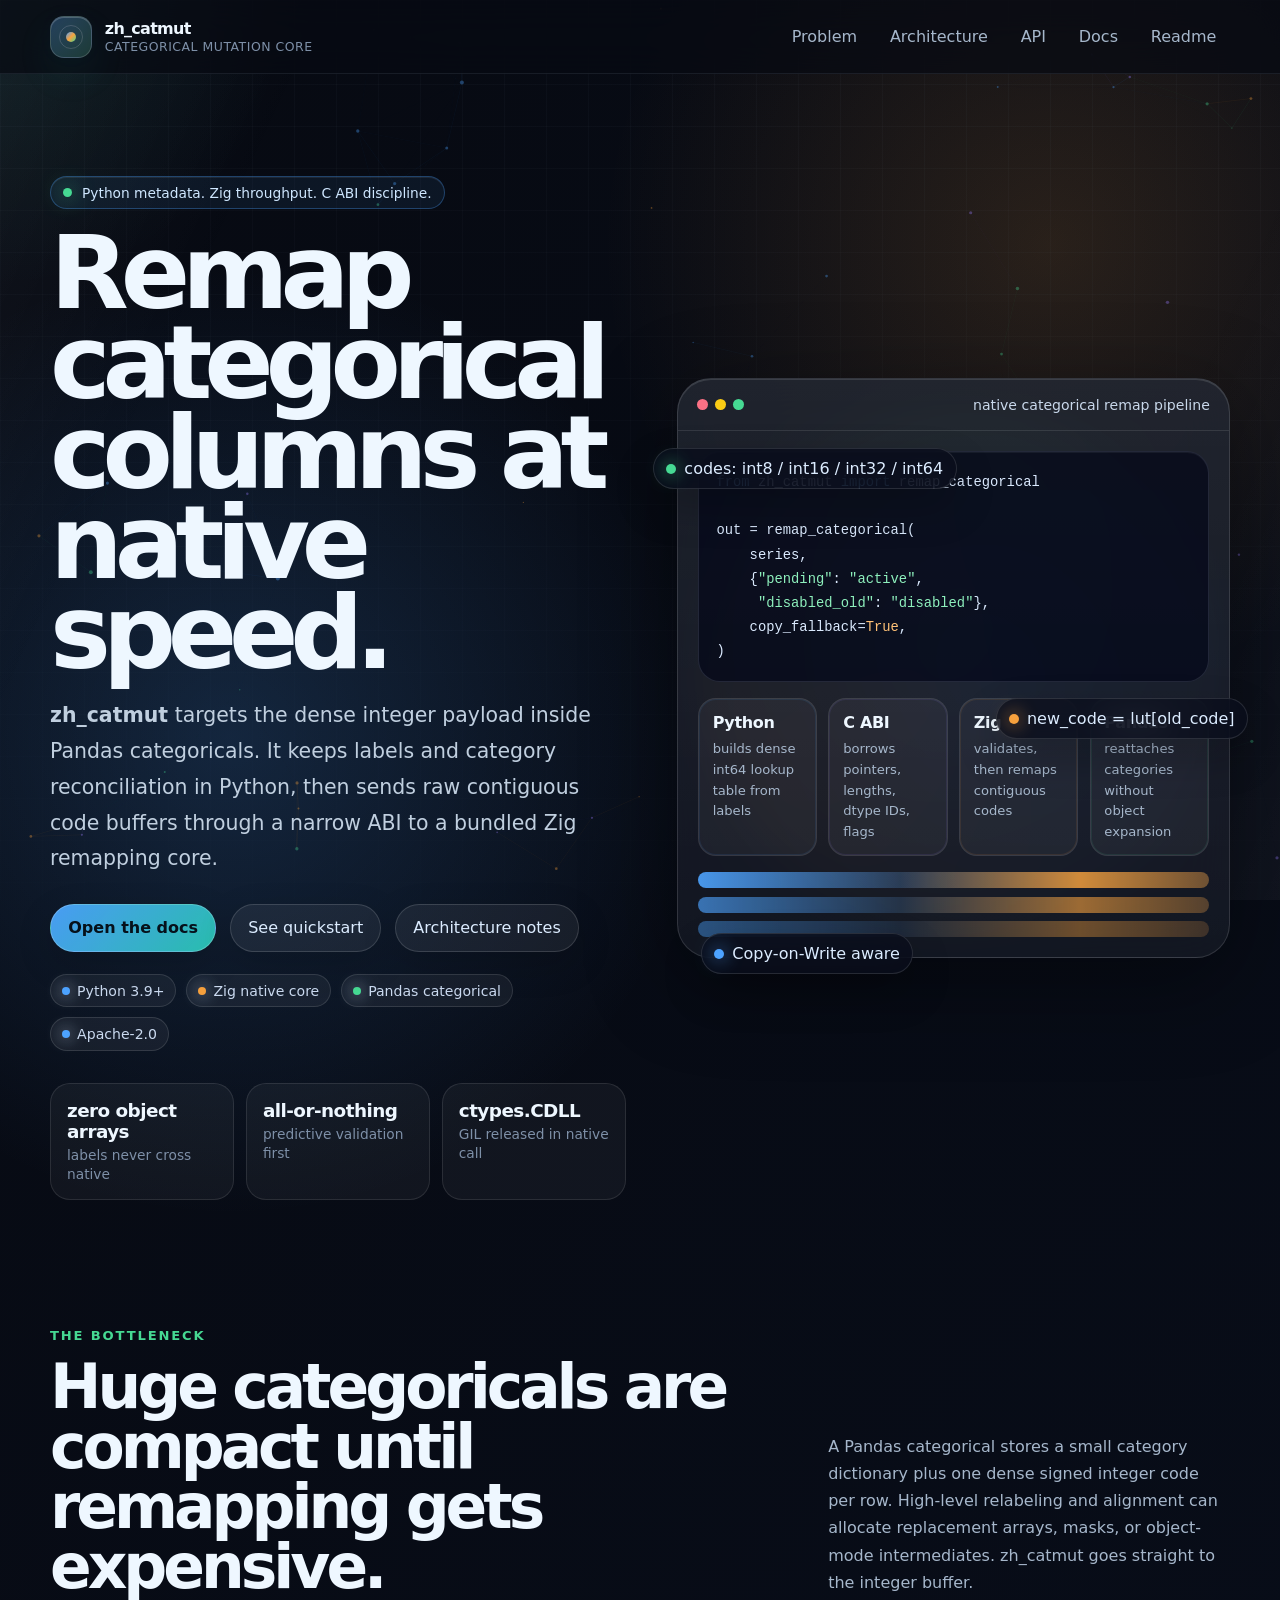
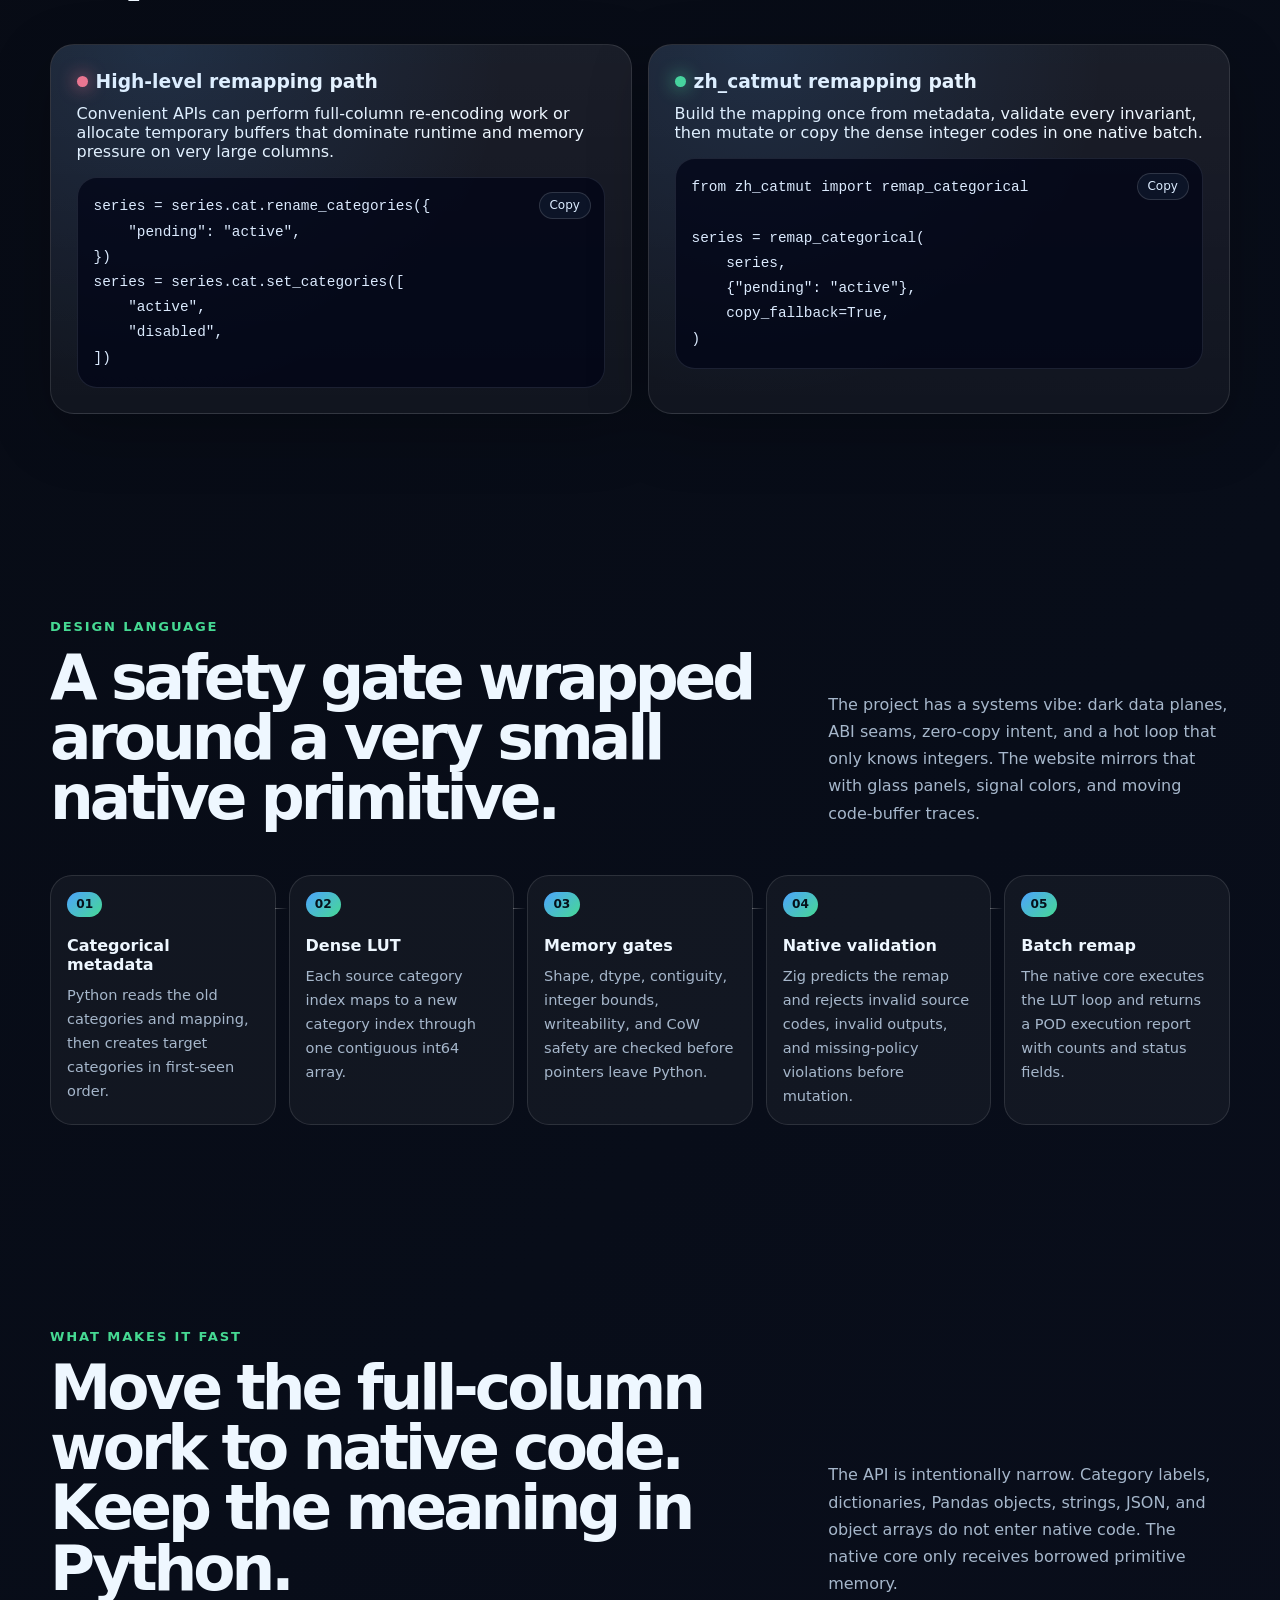
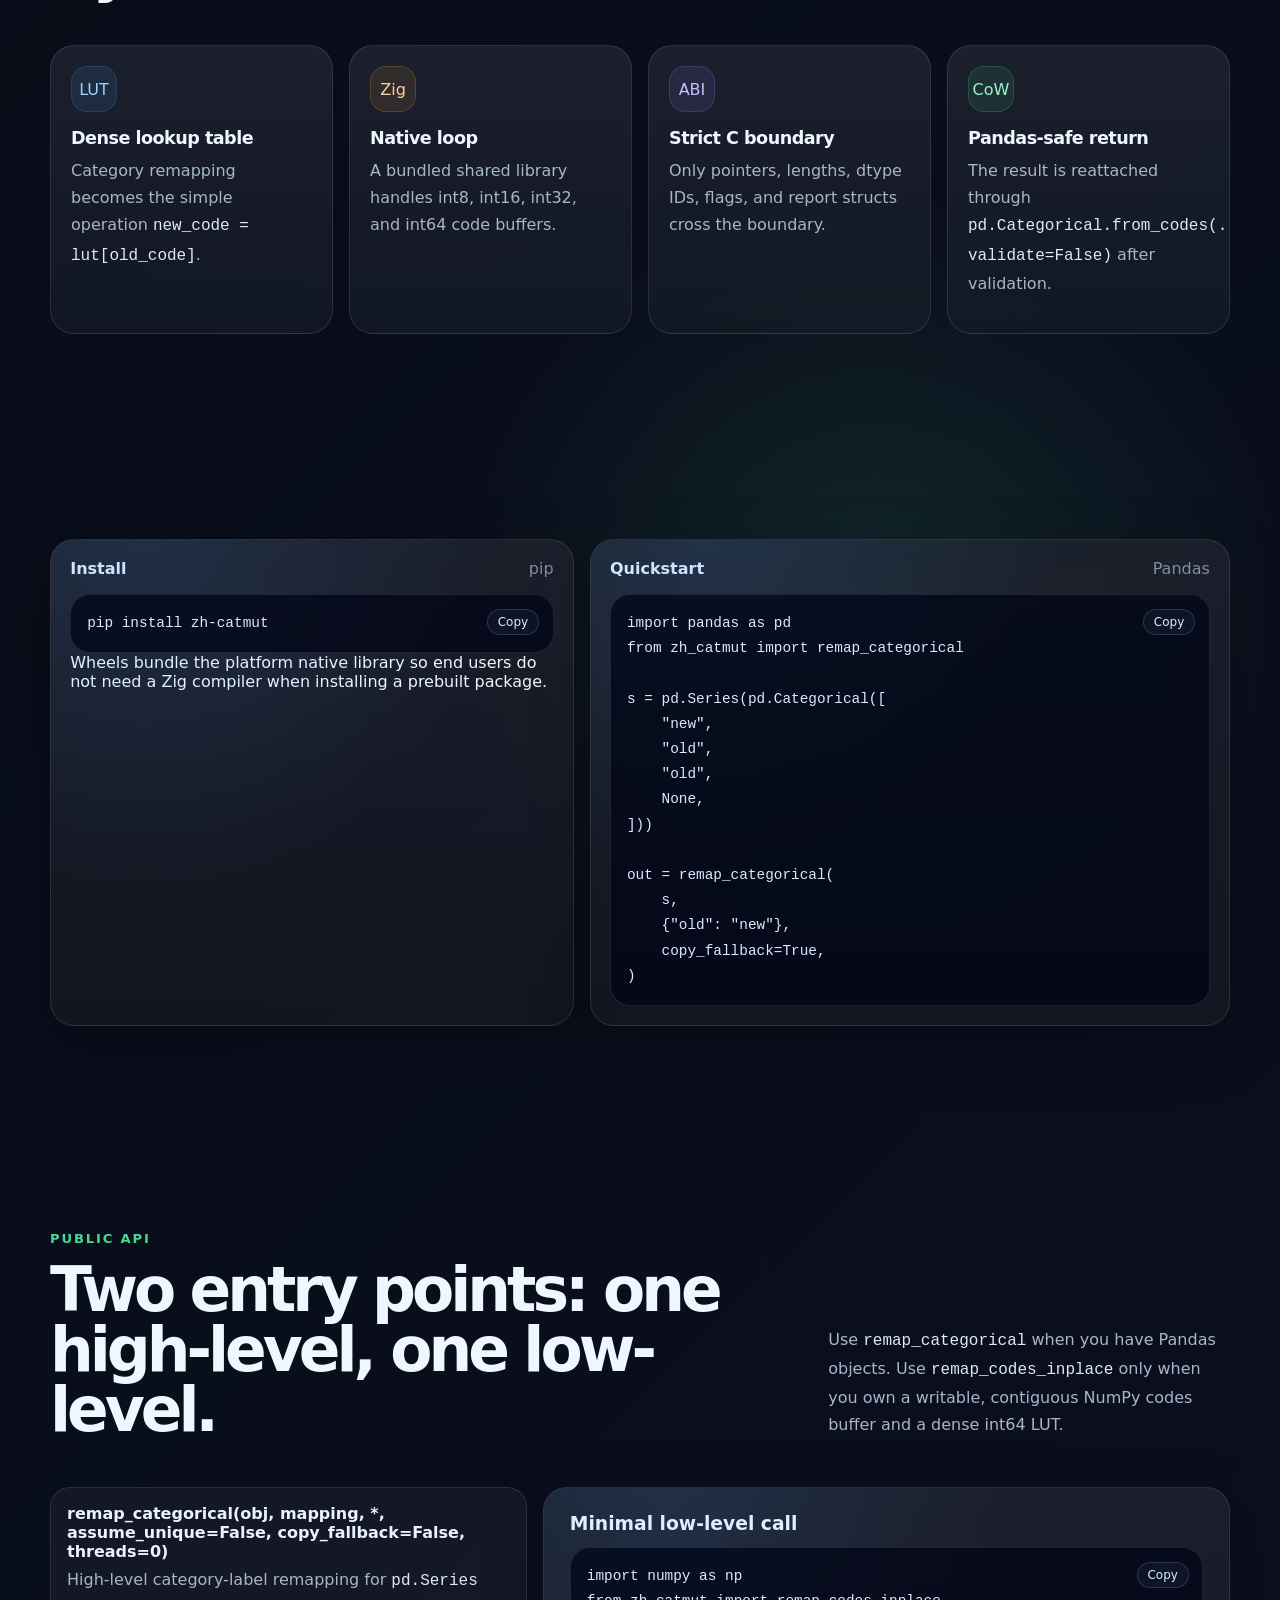
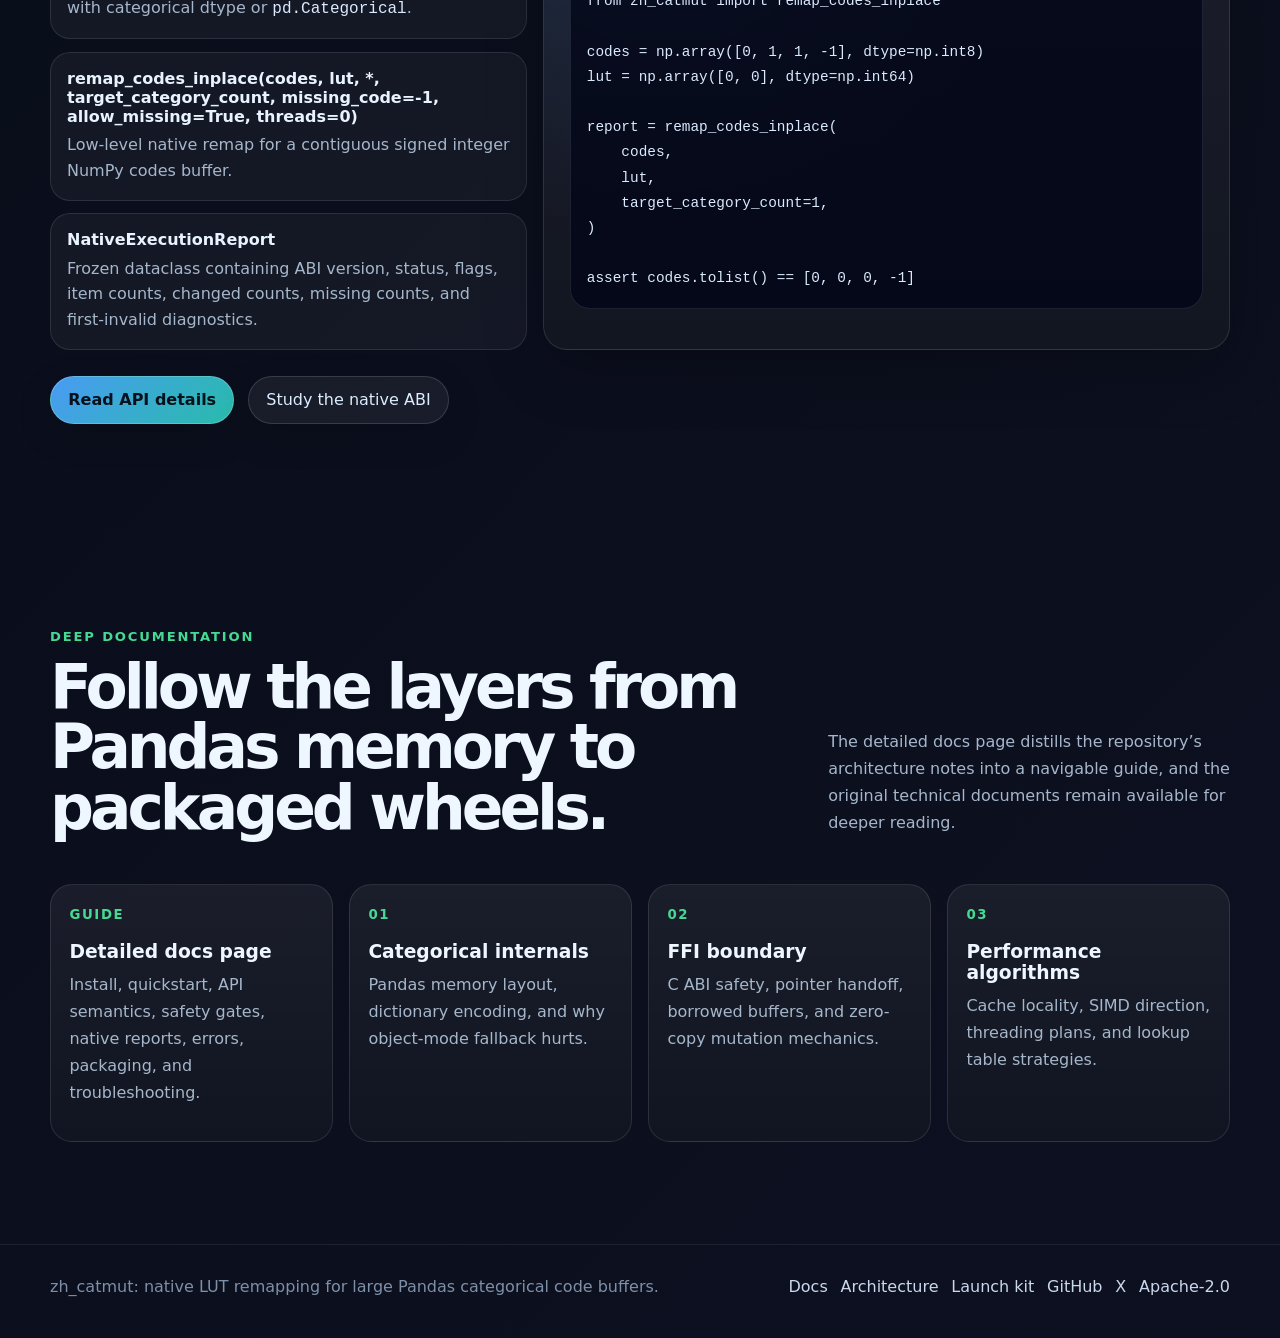
==== commit 9f2b5582: "Switch project to Apache-2.0 license Publish the license in package metadata and surface creator pro" ====
--- a/docs/index.html
+++ b/docs/index.html
@@ -48,6 +48,7 @@
               <span class="badge"><i></i>Python 3.9+</span>
               <span class="badge"><i></i>Zig native core</span>
               <span class="badge"><i></i>Pandas categorical</span>
+              <span class="badge"><i></i>Apache-2.0</span>
             </div>
             <div class="hero-metrics">
               <div class="metric">
@@ -360,6 +361,9 @@
             <a href="docs.html">Docs</a>
             <a href="architecture.html">Architecture</a>
             <a href="launch-kit.html">Launch kit</a>
+            <a href="https://github.com/mohamedhossammohamed" target="_blank" rel="noopener">GitHub</a>
+            <a href="https://x.com/MohamedHz72007" target="_blank" rel="noopener">X</a>
+            <a href="https://www.apache.org/licenses/LICENSE-2.0" target="_blank" rel="noopener">Apache-2.0</a>
           </div>
         </div>
       </footer>
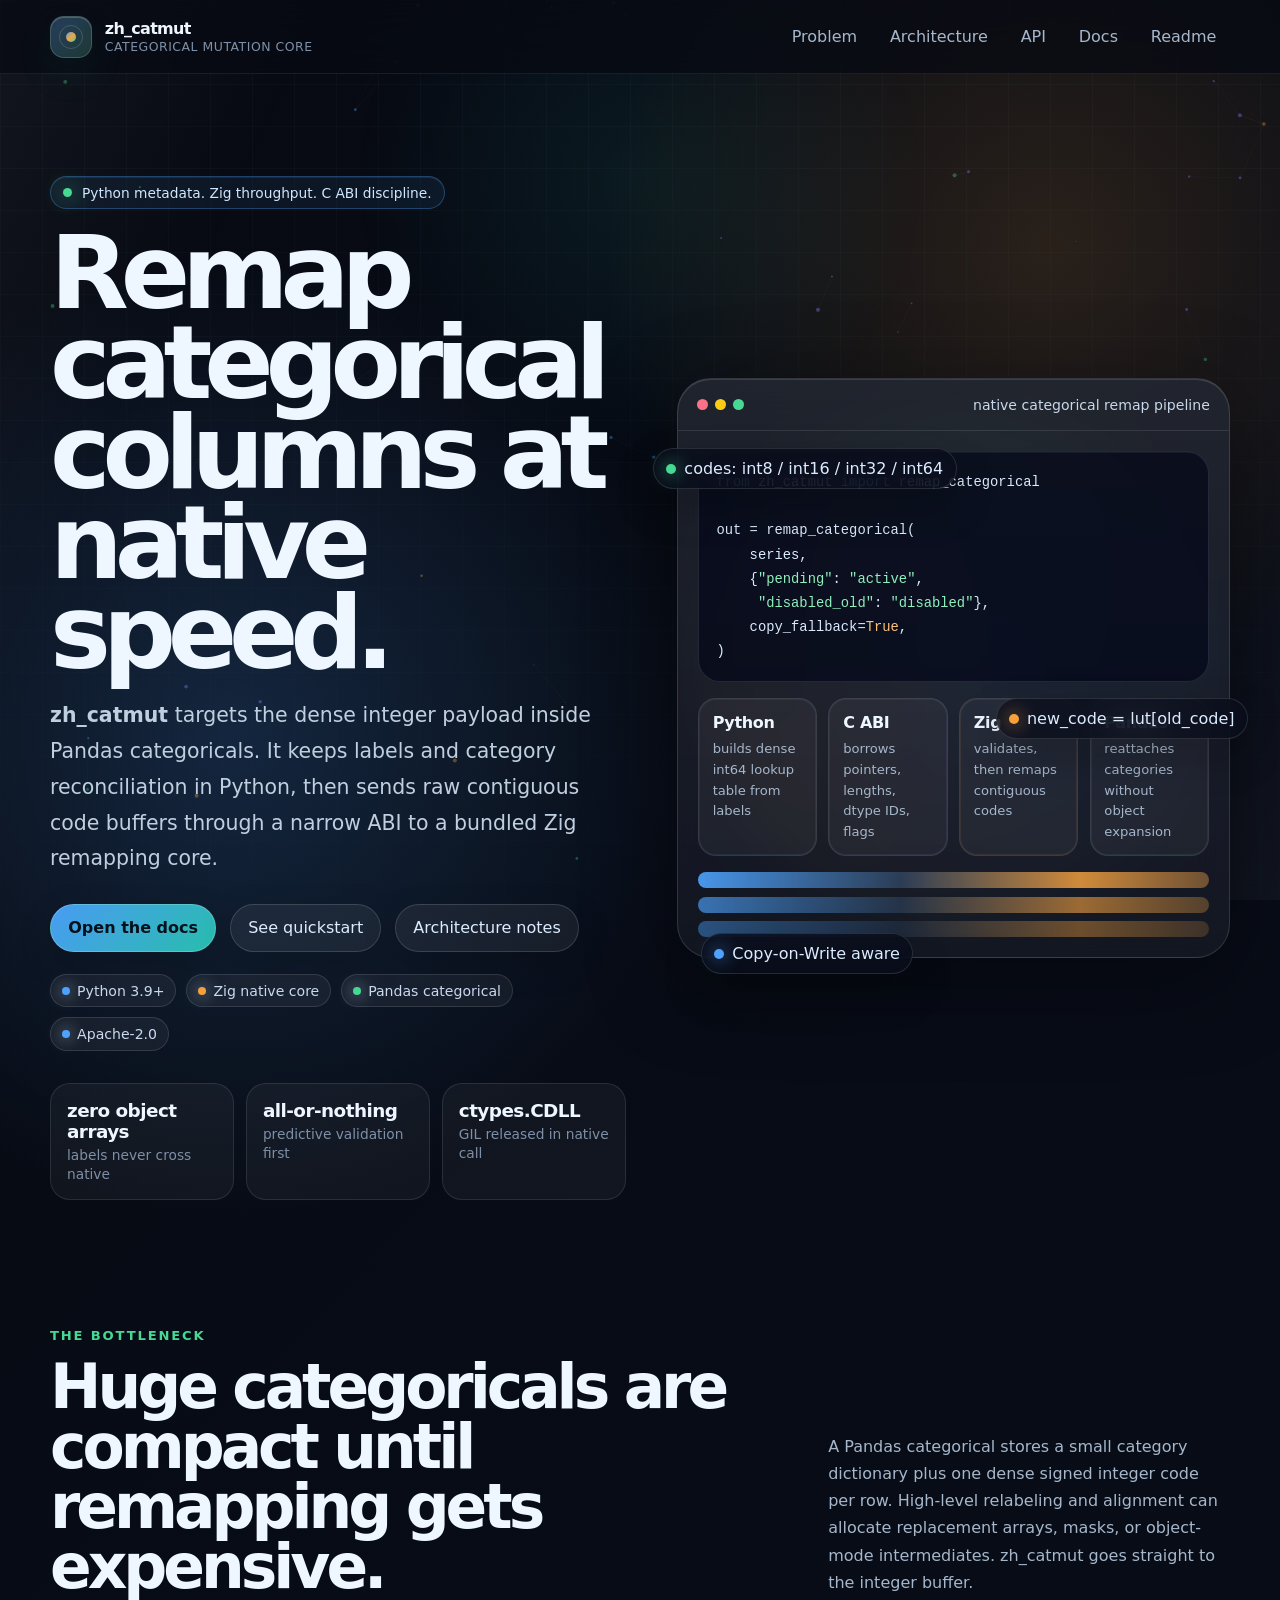
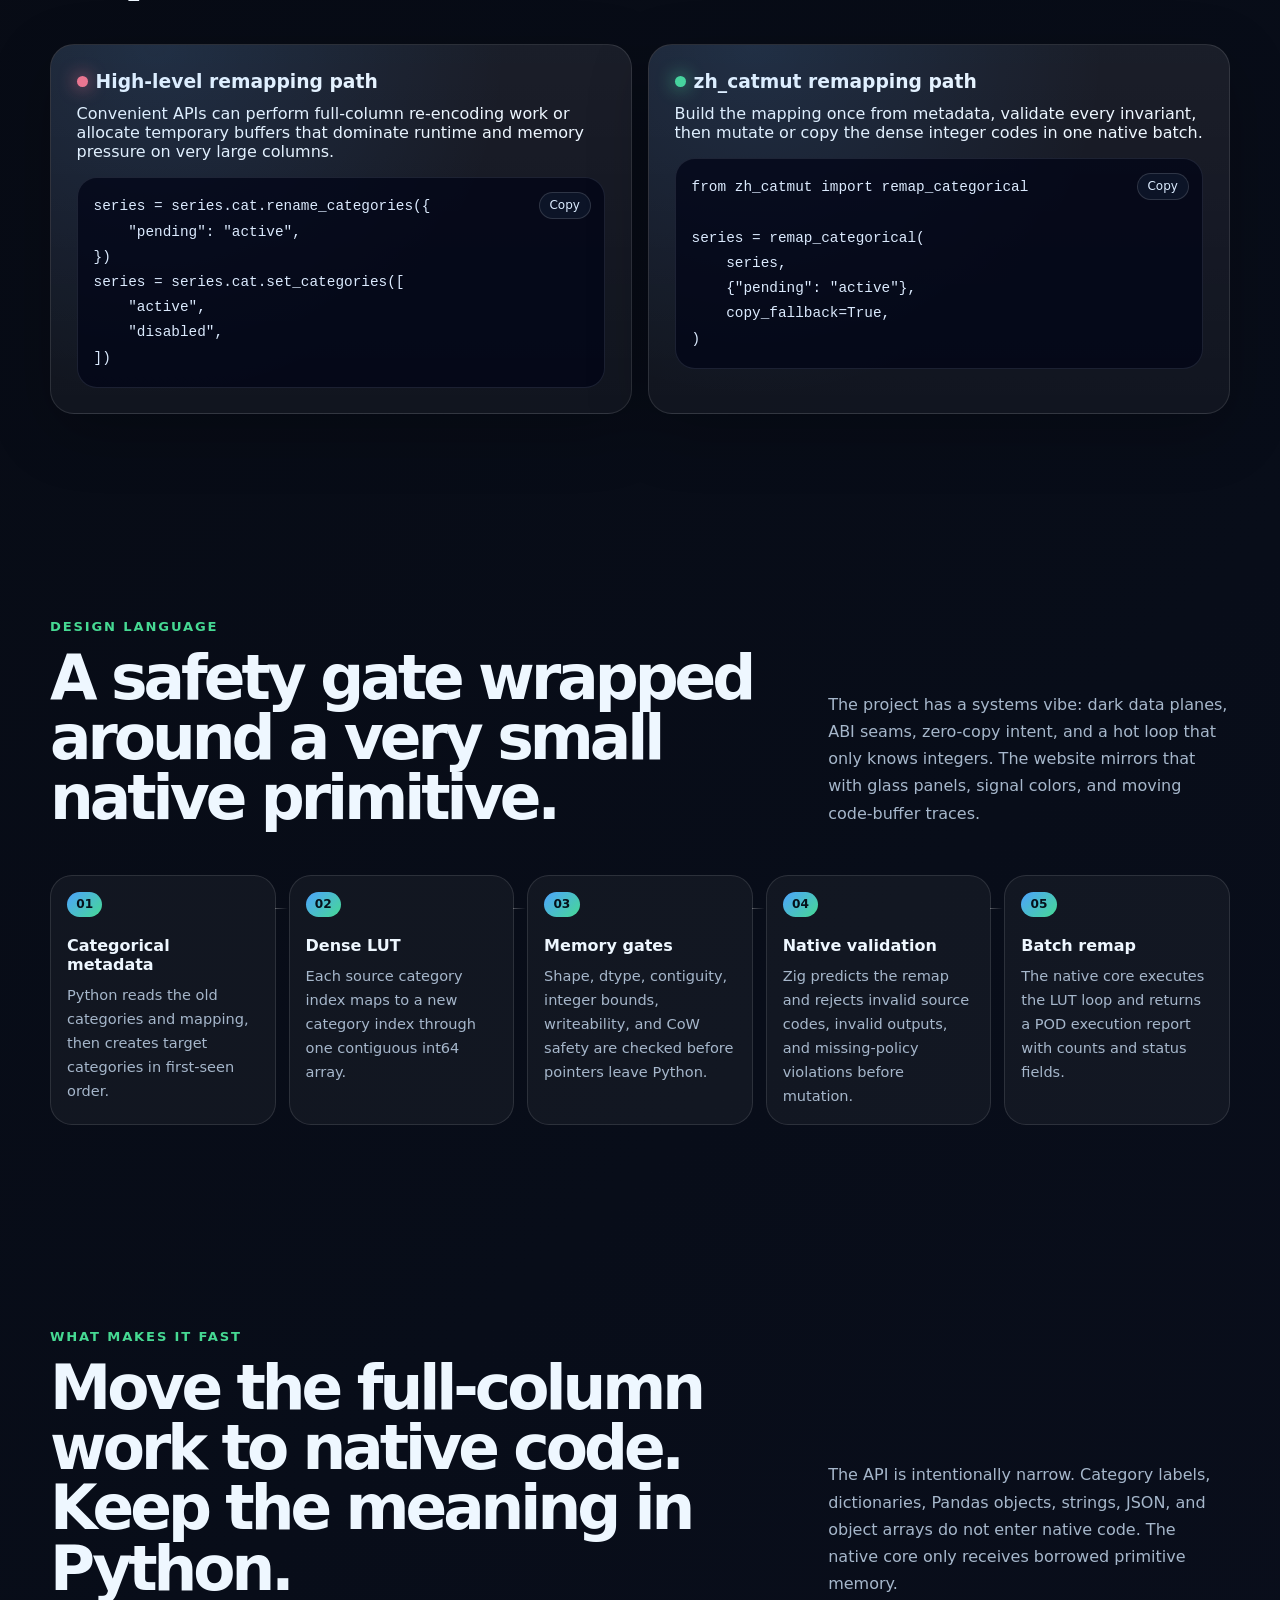
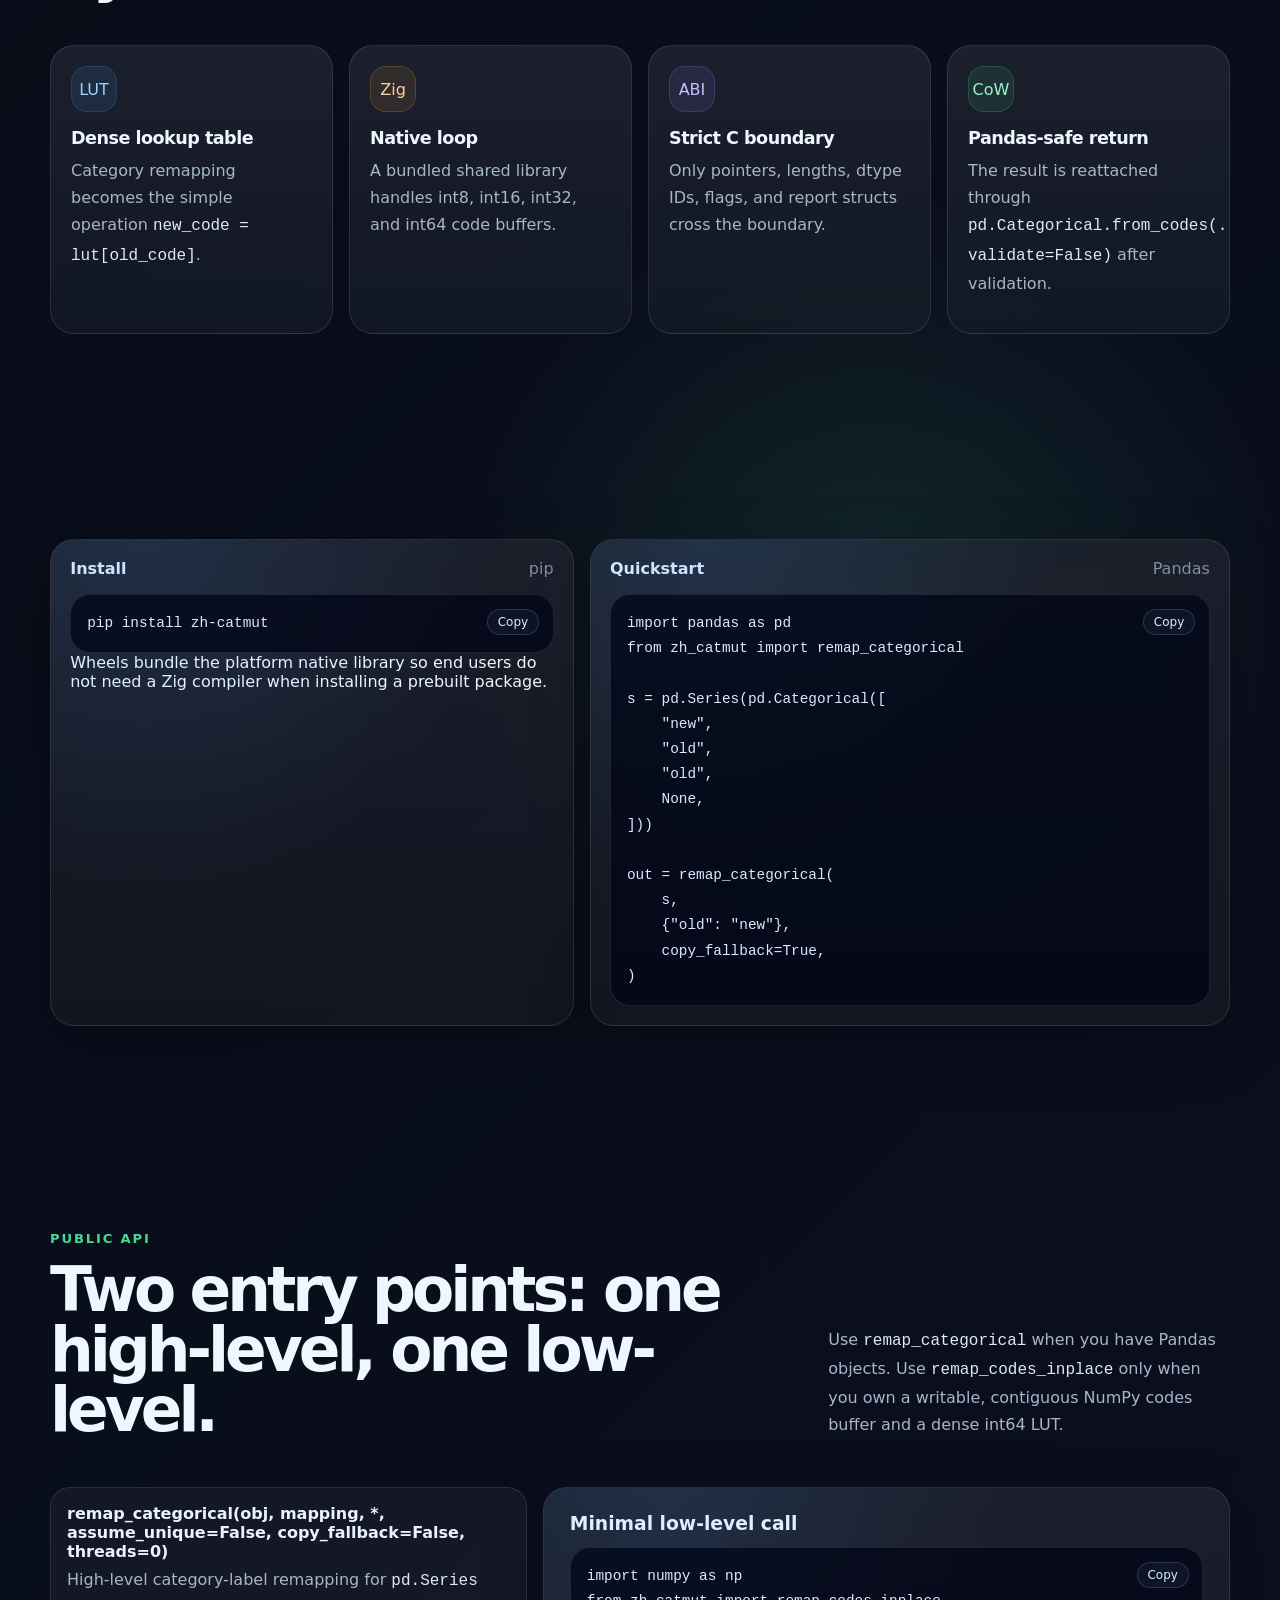
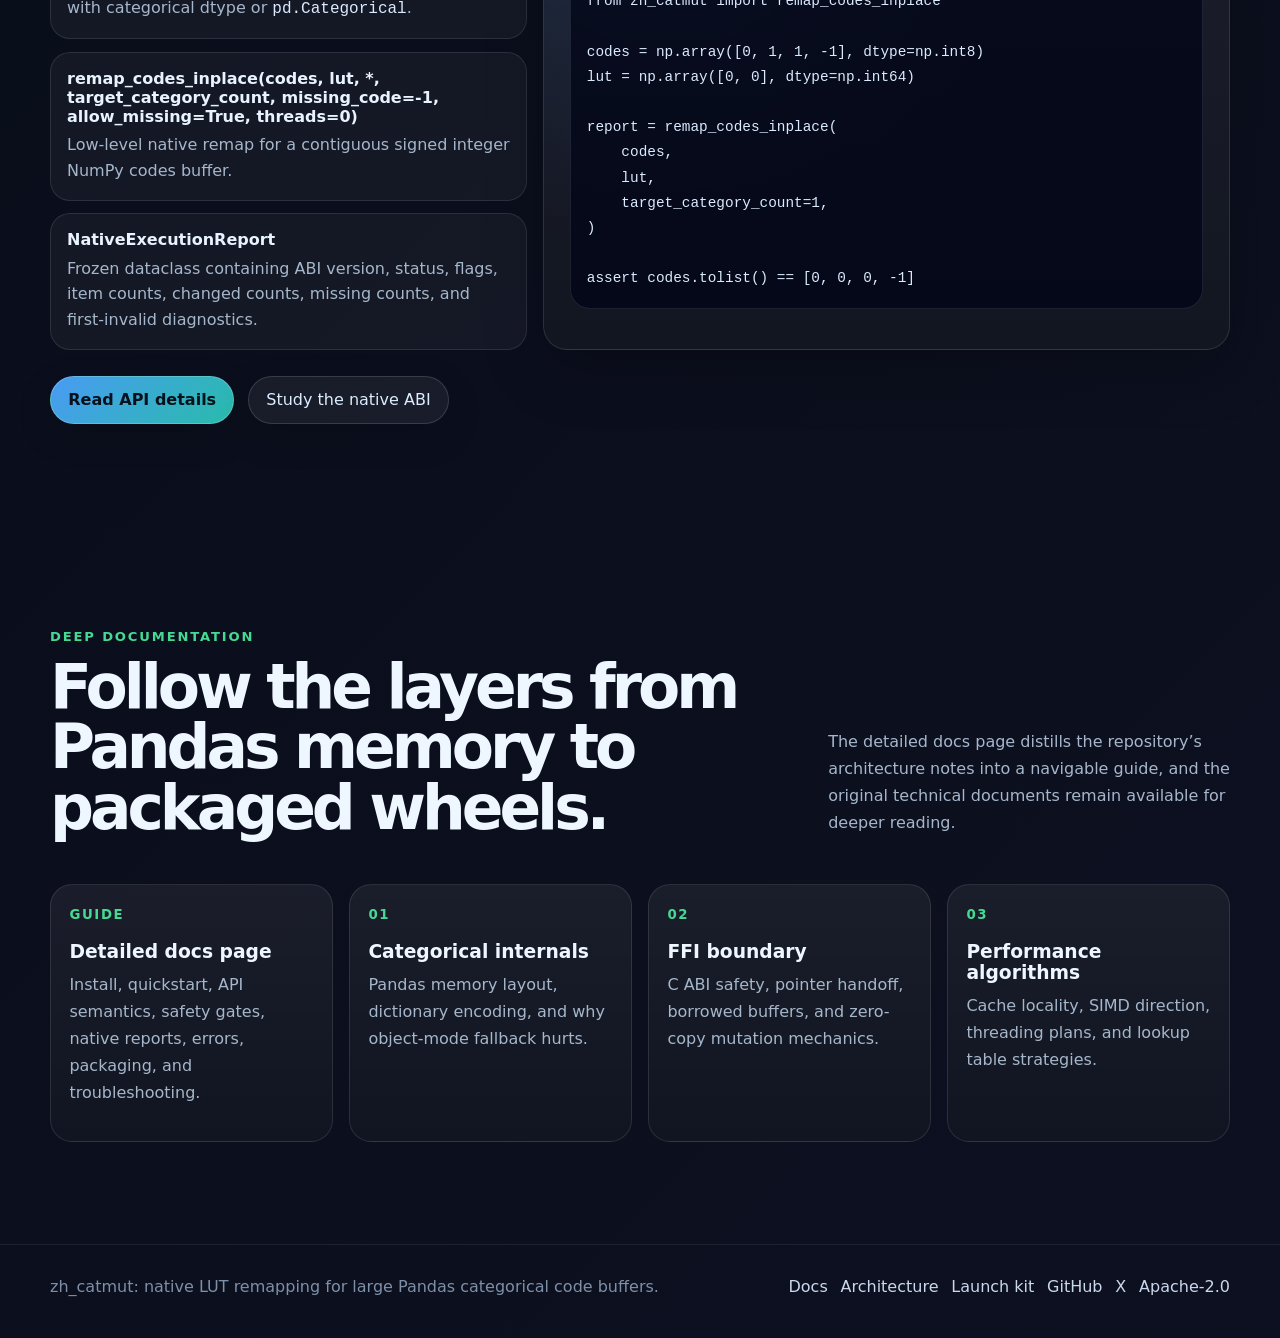
==== commit 6441e3ed: "Automate social preview image generation Generate a branded Open Graph image during Pages deployment" ====
--- a/docs/index.html
+++ b/docs/index.html
@@ -5,6 +5,29 @@
     <meta name="viewport" content="width=device-width, initial-scale=1">
     <meta name="description" content="zh_catmut remaps huge Pandas categorical columns through a Python safety layer and Zig native core.">
     <title>zh_catmut | Native categorical remapping for Pandas</title>
+    <!-- Social preview -->
+    <meta name="title" content="zh_catmut | Native categorical remapping for Pandas">
+    <link rel="canonical" href="https://mohamedhossammohamed.github.io/zh_catmut/">
+    <meta property="og:type" content="website">
+    <meta property="og:site_name" content="zh_catmut">
+    <meta property="og:url" content="https://mohamedhossammohamed.github.io/zh_catmut/">
+    <meta property="og:title" content="zh_catmut | Native categorical remapping for Pandas">
+    <meta property="og:description" content="zh_catmut remaps huge Pandas categorical columns through a Python safety layer and Zig native core.">
+    <meta property="og:image" content="https://mohamedhossammohamed.github.io/zh_catmut/assets/social/og-image.png">
+    <meta property="og:image:secure_url" content="https://mohamedhossammohamed.github.io/zh_catmut/assets/social/og-image.png">
+    <meta property="og:image:type" content="image/png">
+    <meta property="og:image:width" content="1200">
+    <meta property="og:image:height" content="630">
+    <meta property="og:image:alt" content="zh_catmut native Pandas categorical remapping preview card">
+    <meta name="twitter:card" content="summary_large_image">
+    <meta name="twitter:site" content="@MohamedHz72007">
+    <meta name="twitter:creator" content="@MohamedHz72007">
+    <meta name="twitter:url" content="https://mohamedhossammohamed.github.io/zh_catmut/">
+    <meta name="twitter:title" content="zh_catmut | Native categorical remapping for Pandas">
+    <meta name="twitter:description" content="zh_catmut remaps huge Pandas categorical columns through a Python safety layer and Zig native core.">
+    <meta name="twitter:image" content="https://mohamedhossammohamed.github.io/zh_catmut/assets/social/og-image.png">
+    <meta name="twitter:image:alt" content="zh_catmut native Pandas categorical remapping preview card">
+    <!-- /Social preview -->
     <link rel="stylesheet" href="assets/css/site.css">
   </head>
   <body class="landing">
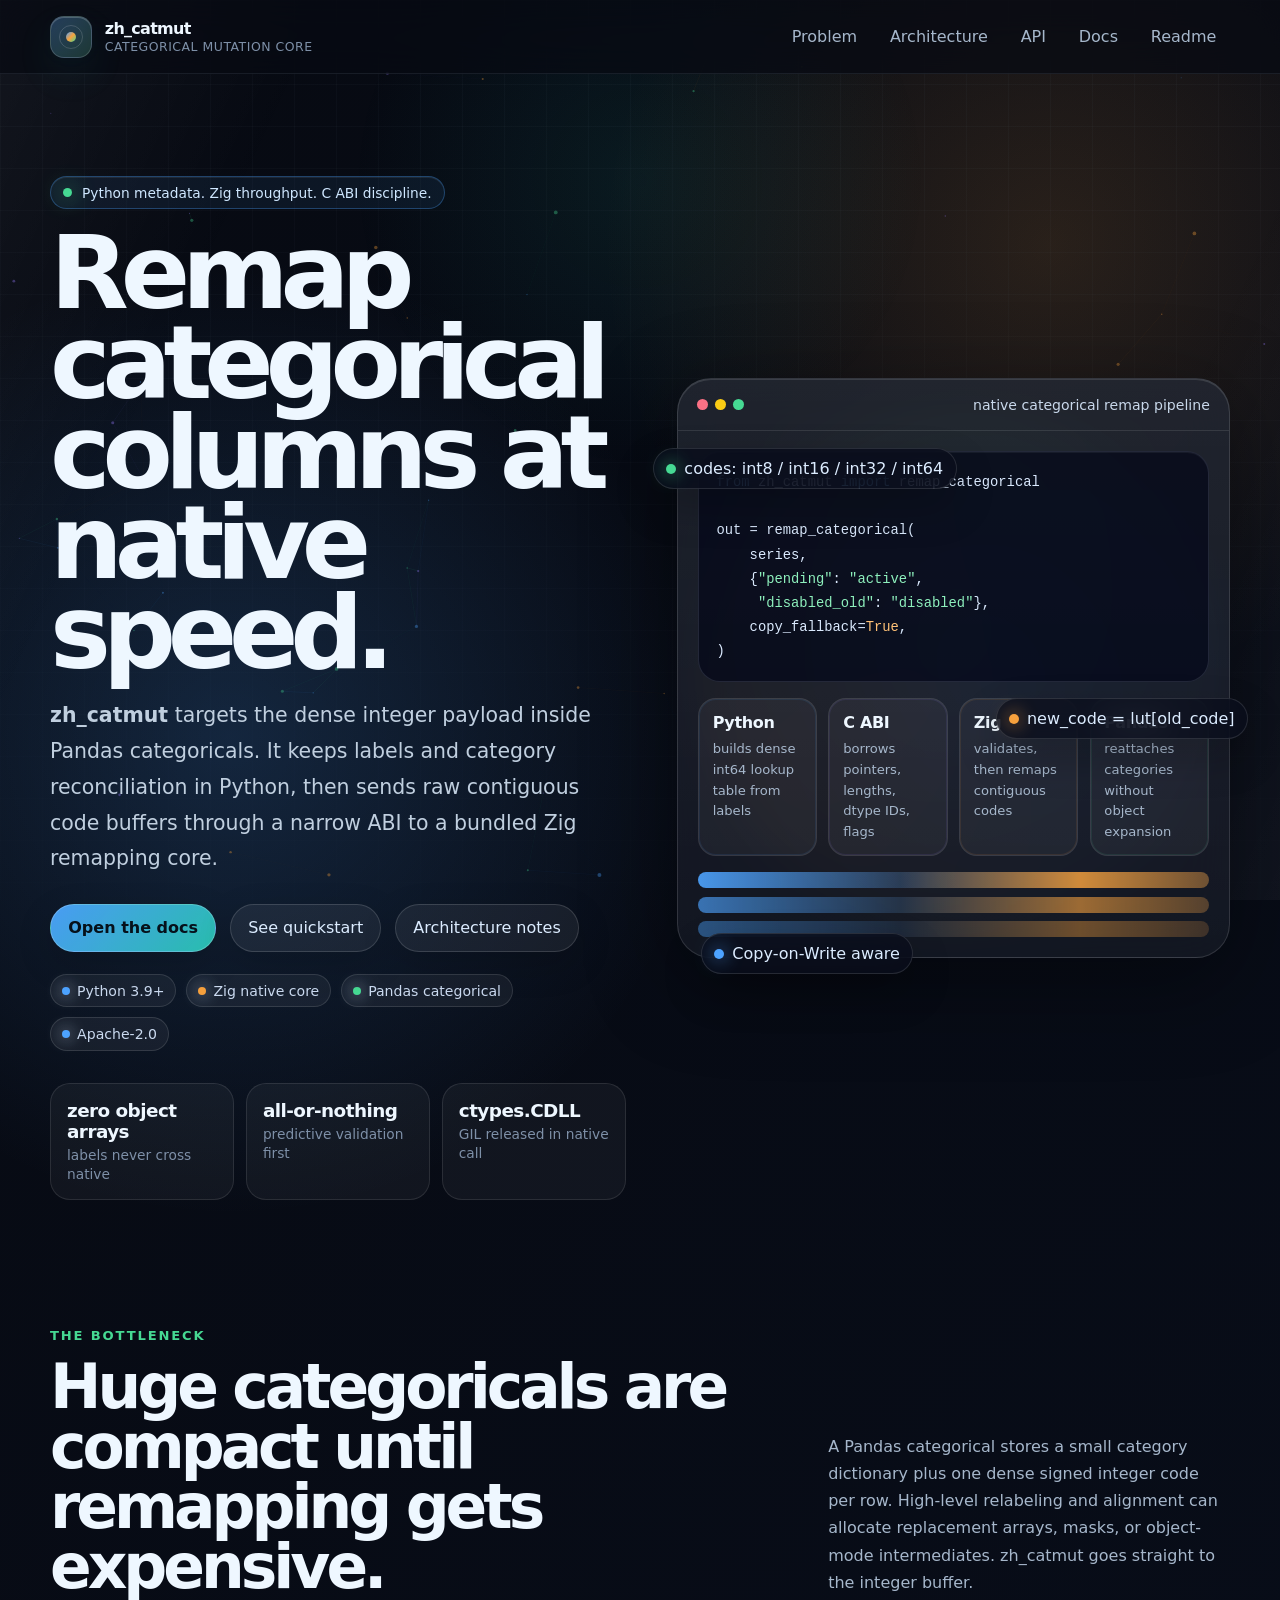
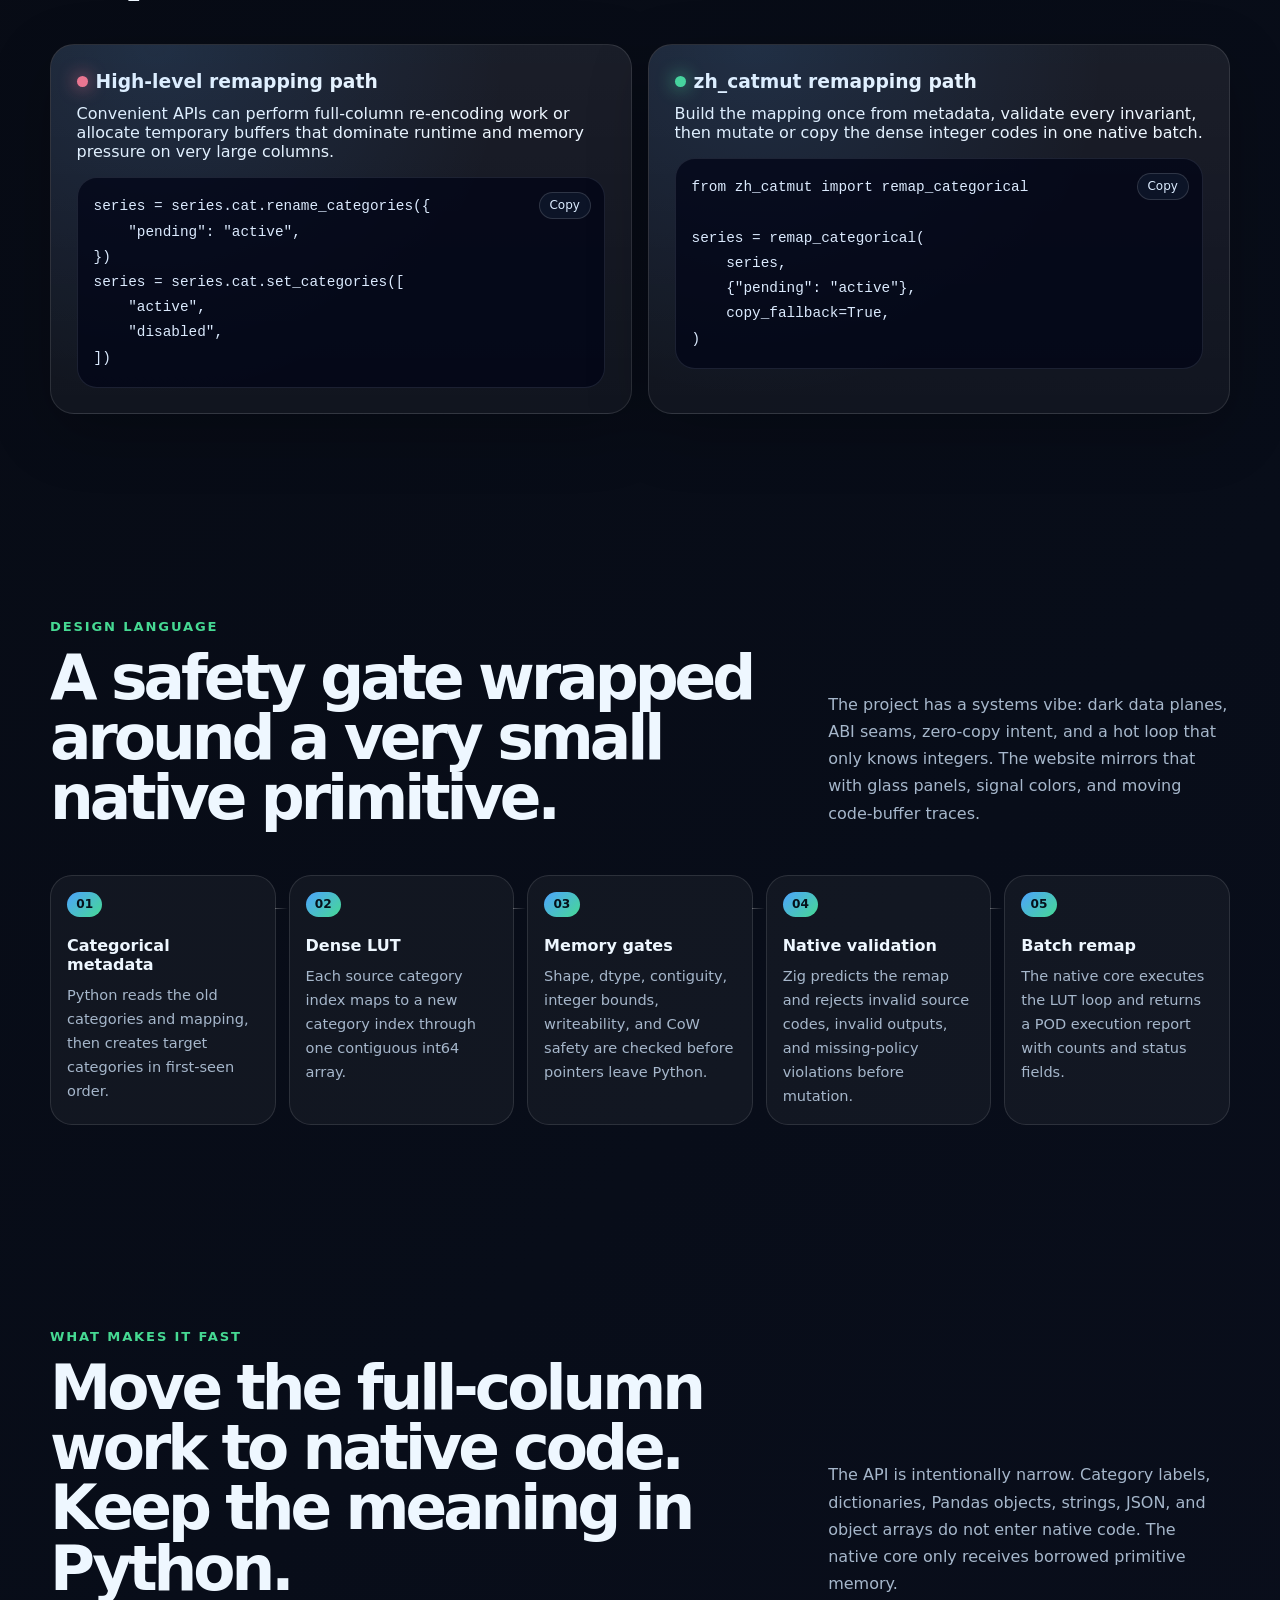
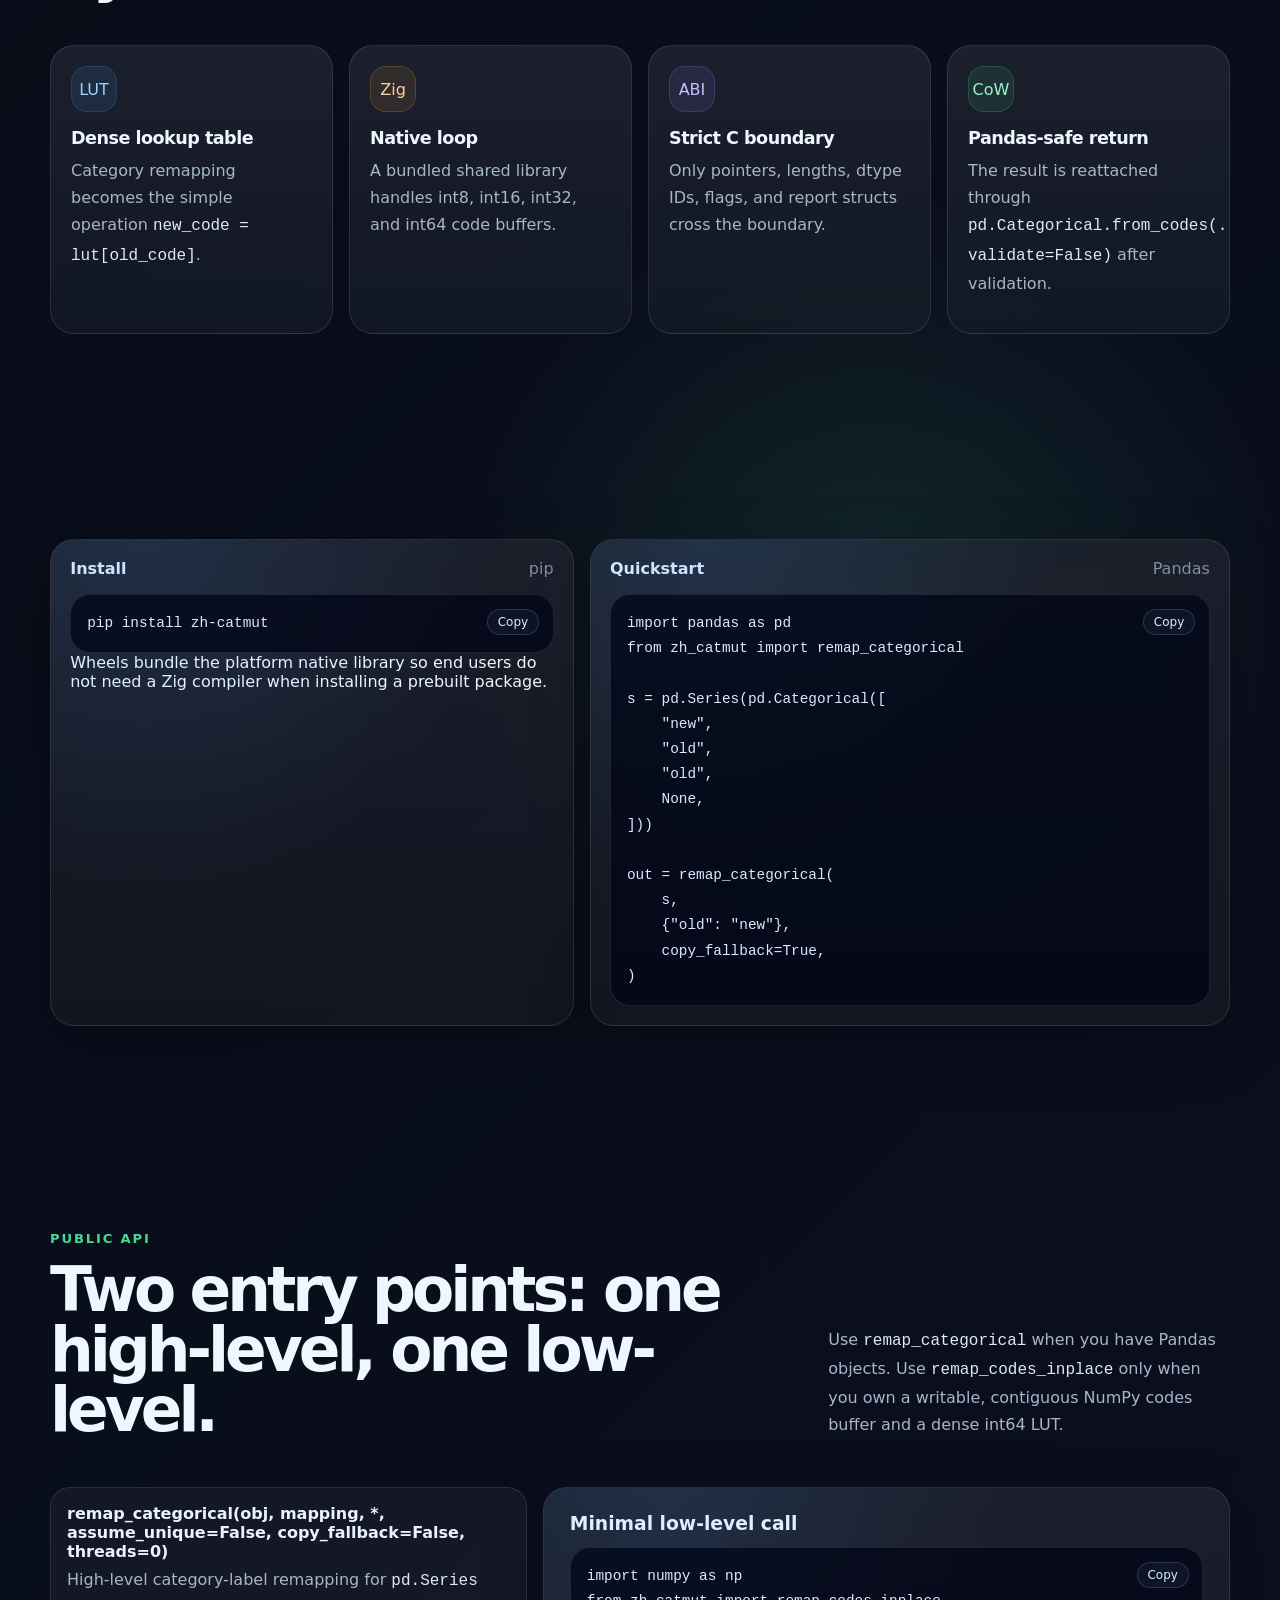
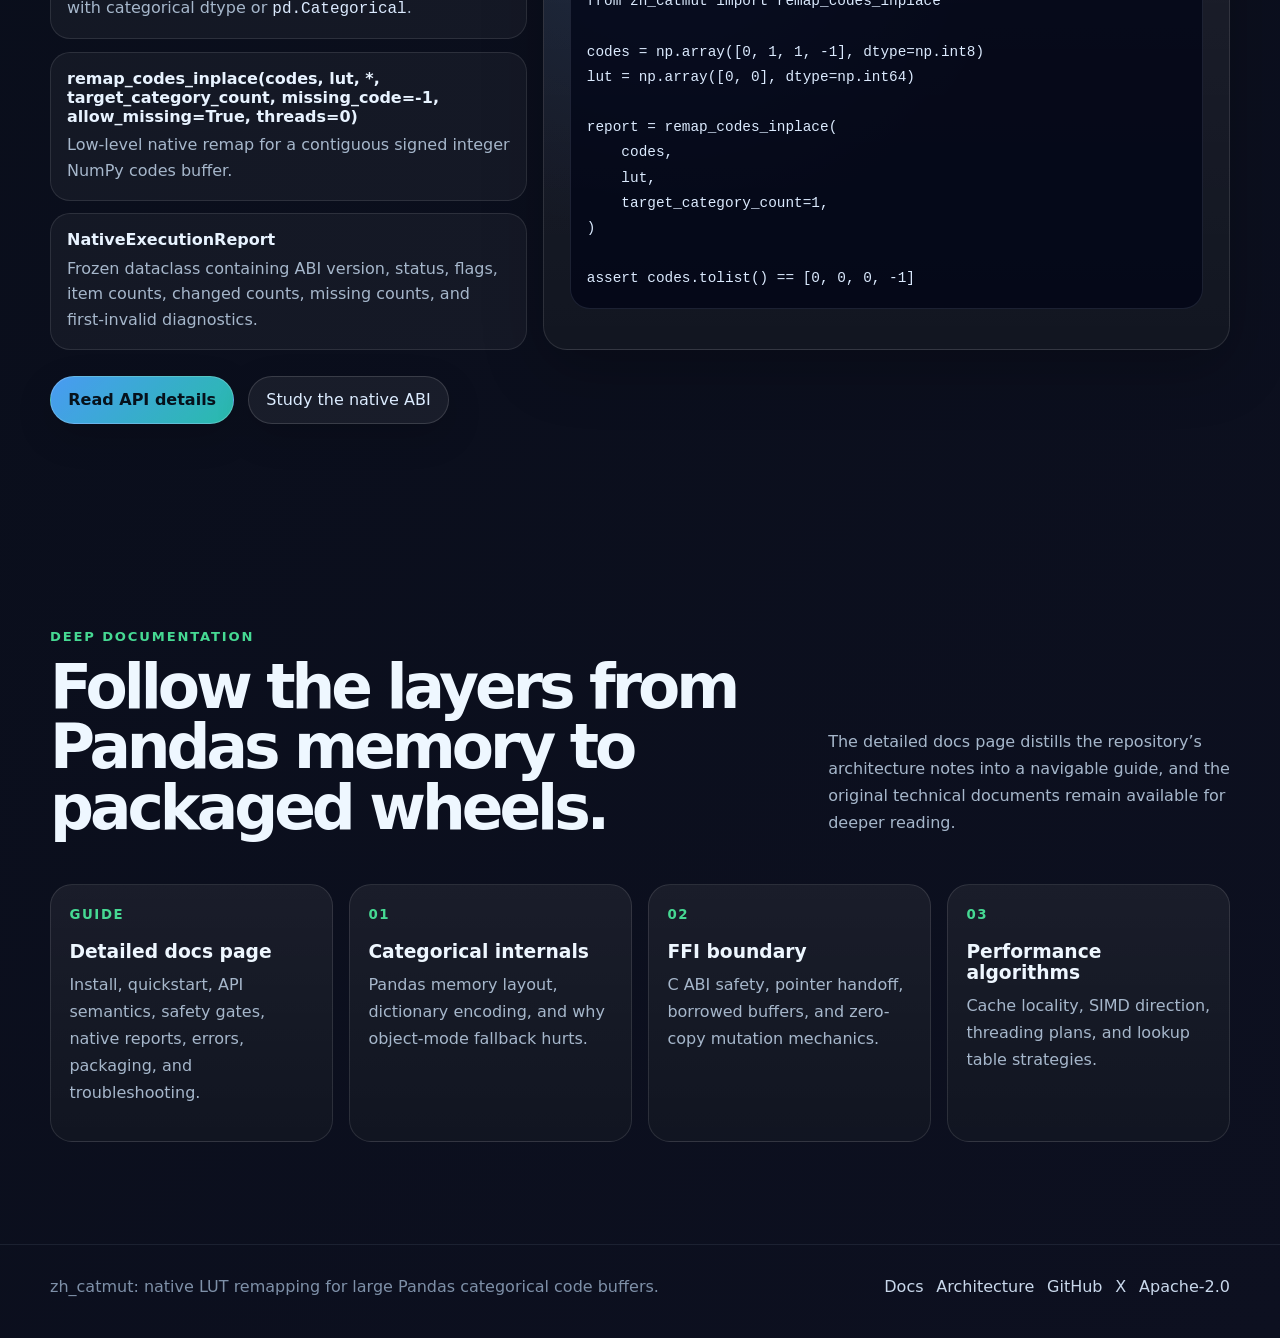
==== commit 8646ba8c: "Move launch kit to local ignored drafts Keep launch copy out of the published Pages site and ignore " ====
--- a/docs/index.html
+++ b/docs/index.html
@@ -383,7 +383,6 @@
           <div class="footer-links">
             <a href="docs.html">Docs</a>
             <a href="architecture.html">Architecture</a>
-            <a href="launch-kit.html">Launch kit</a>
             <a href="https://github.com/mohamedhossammohamed" target="_blank" rel="noopener">GitHub</a>
             <a href="https://x.com/MohamedHz72007" target="_blank" rel="noopener">X</a>
             <a href="https://www.apache.org/licenses/LICENSE-2.0" target="_blank" rel="noopener">Apache-2.0</a>
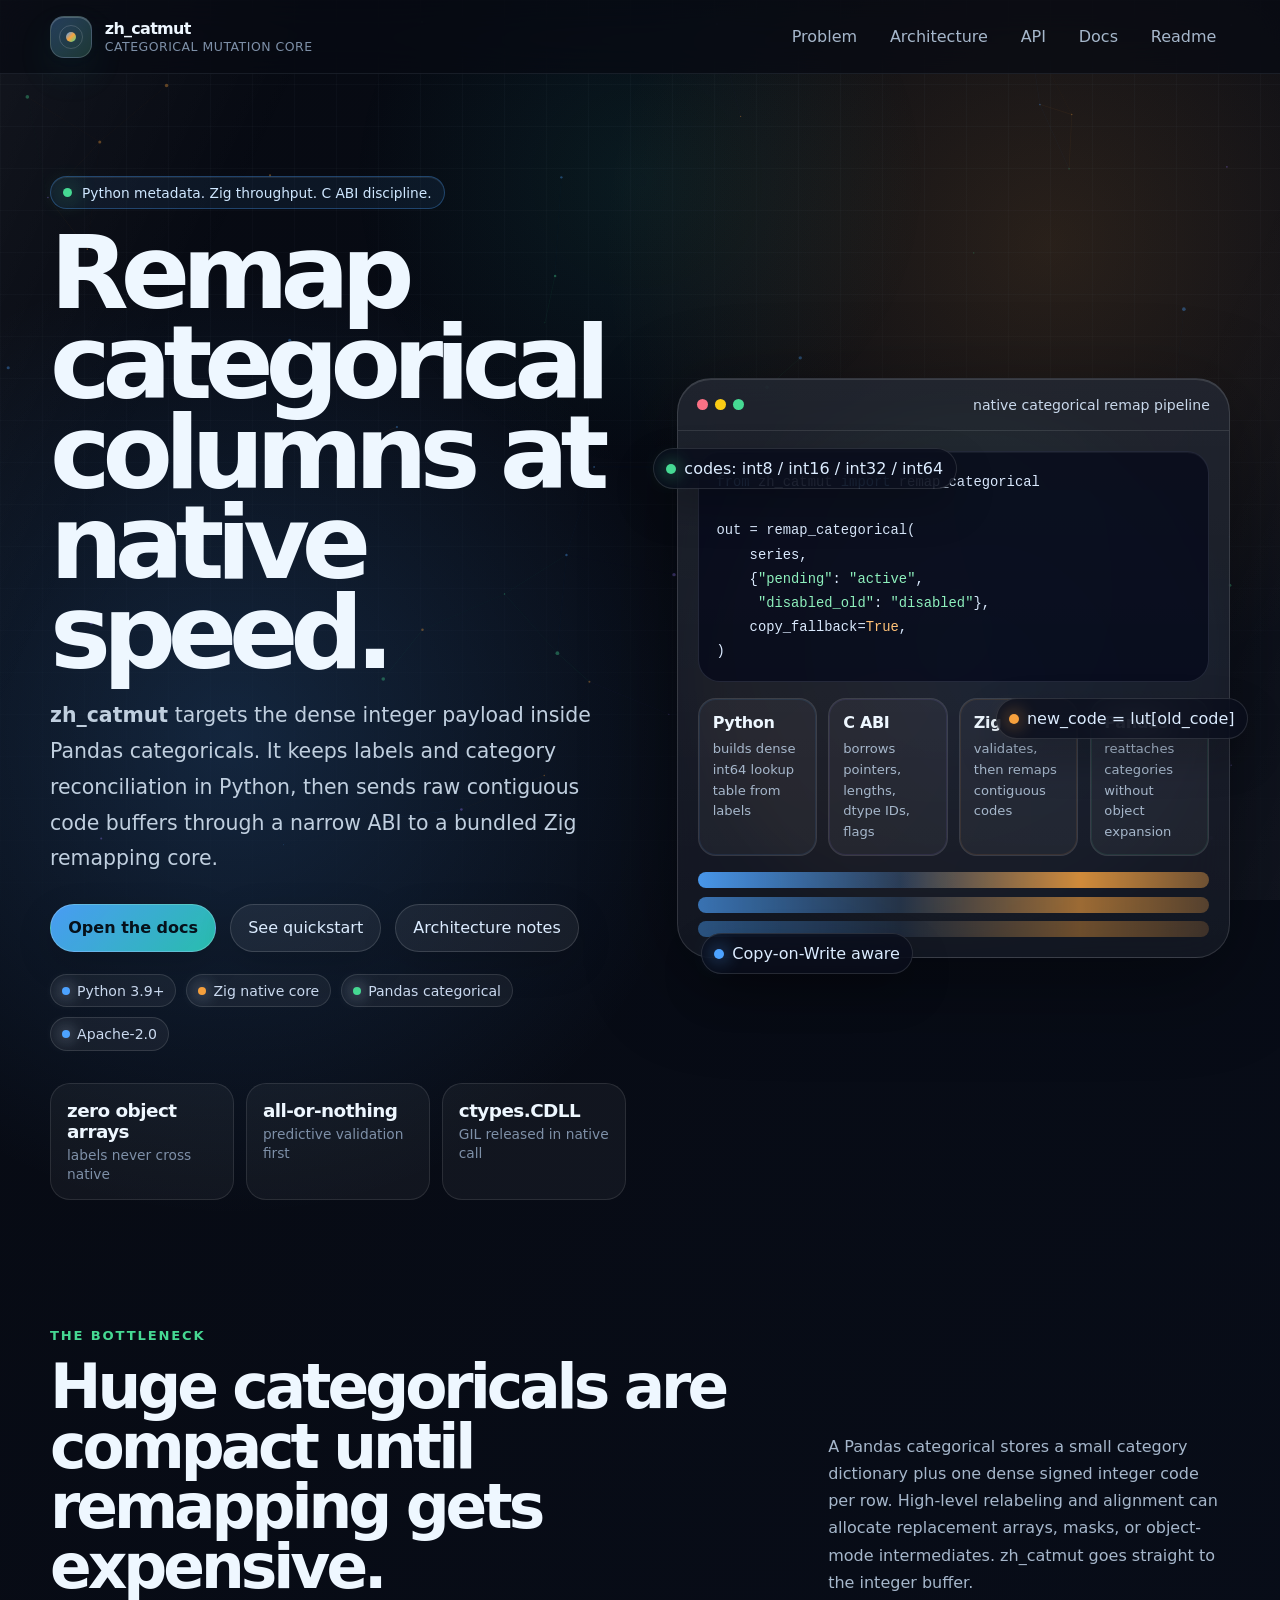
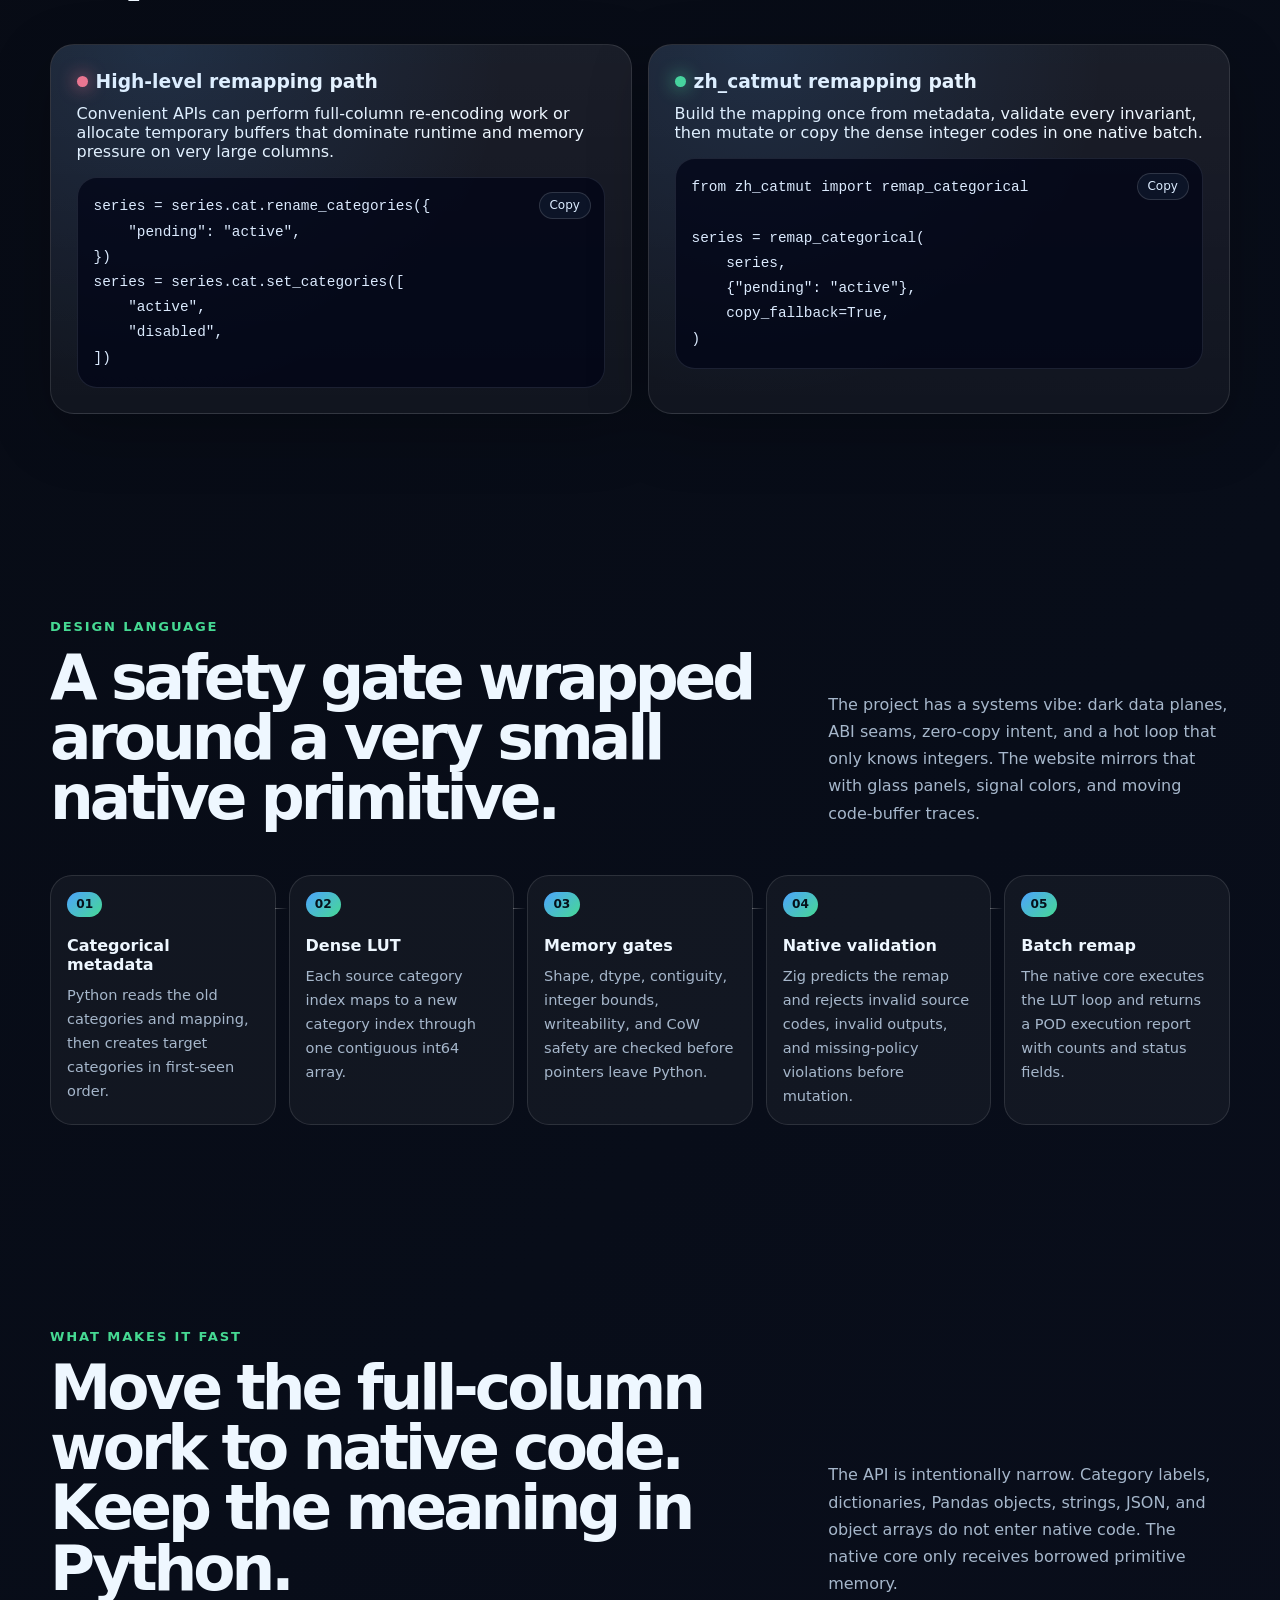
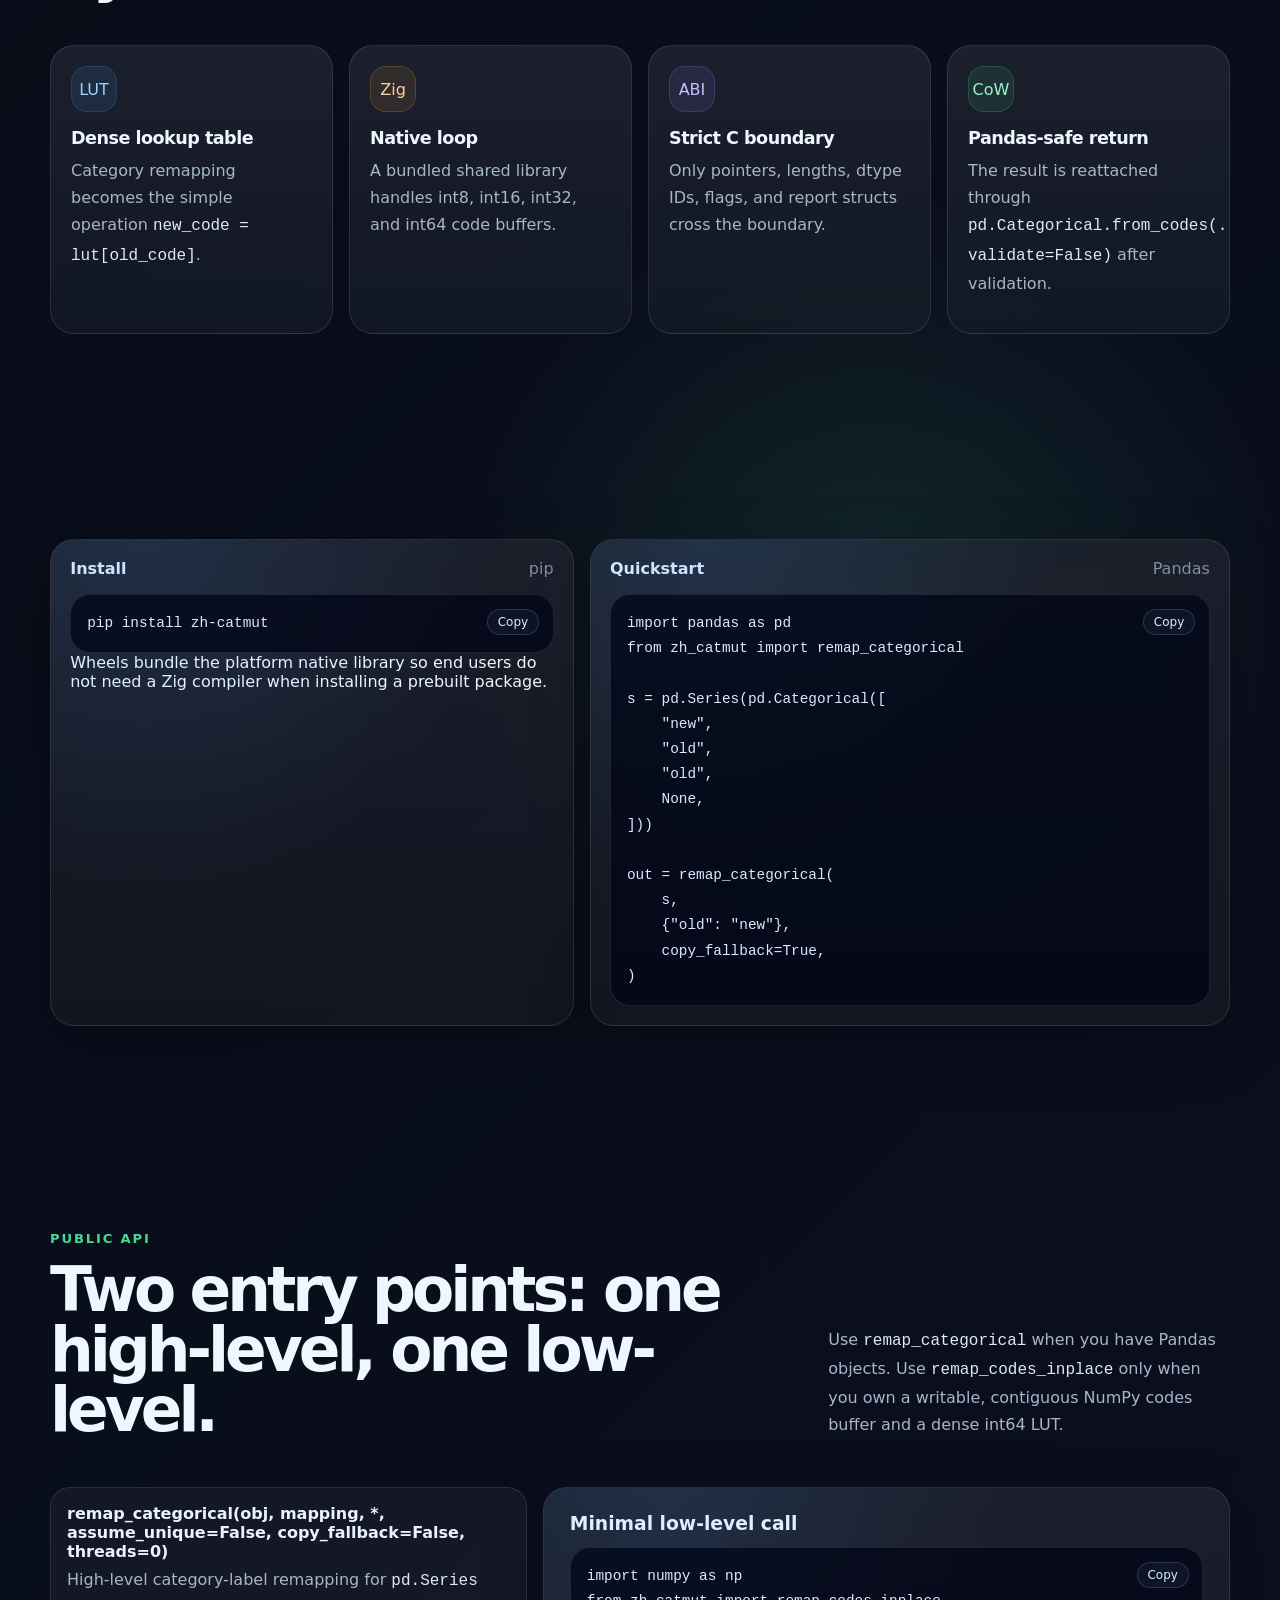
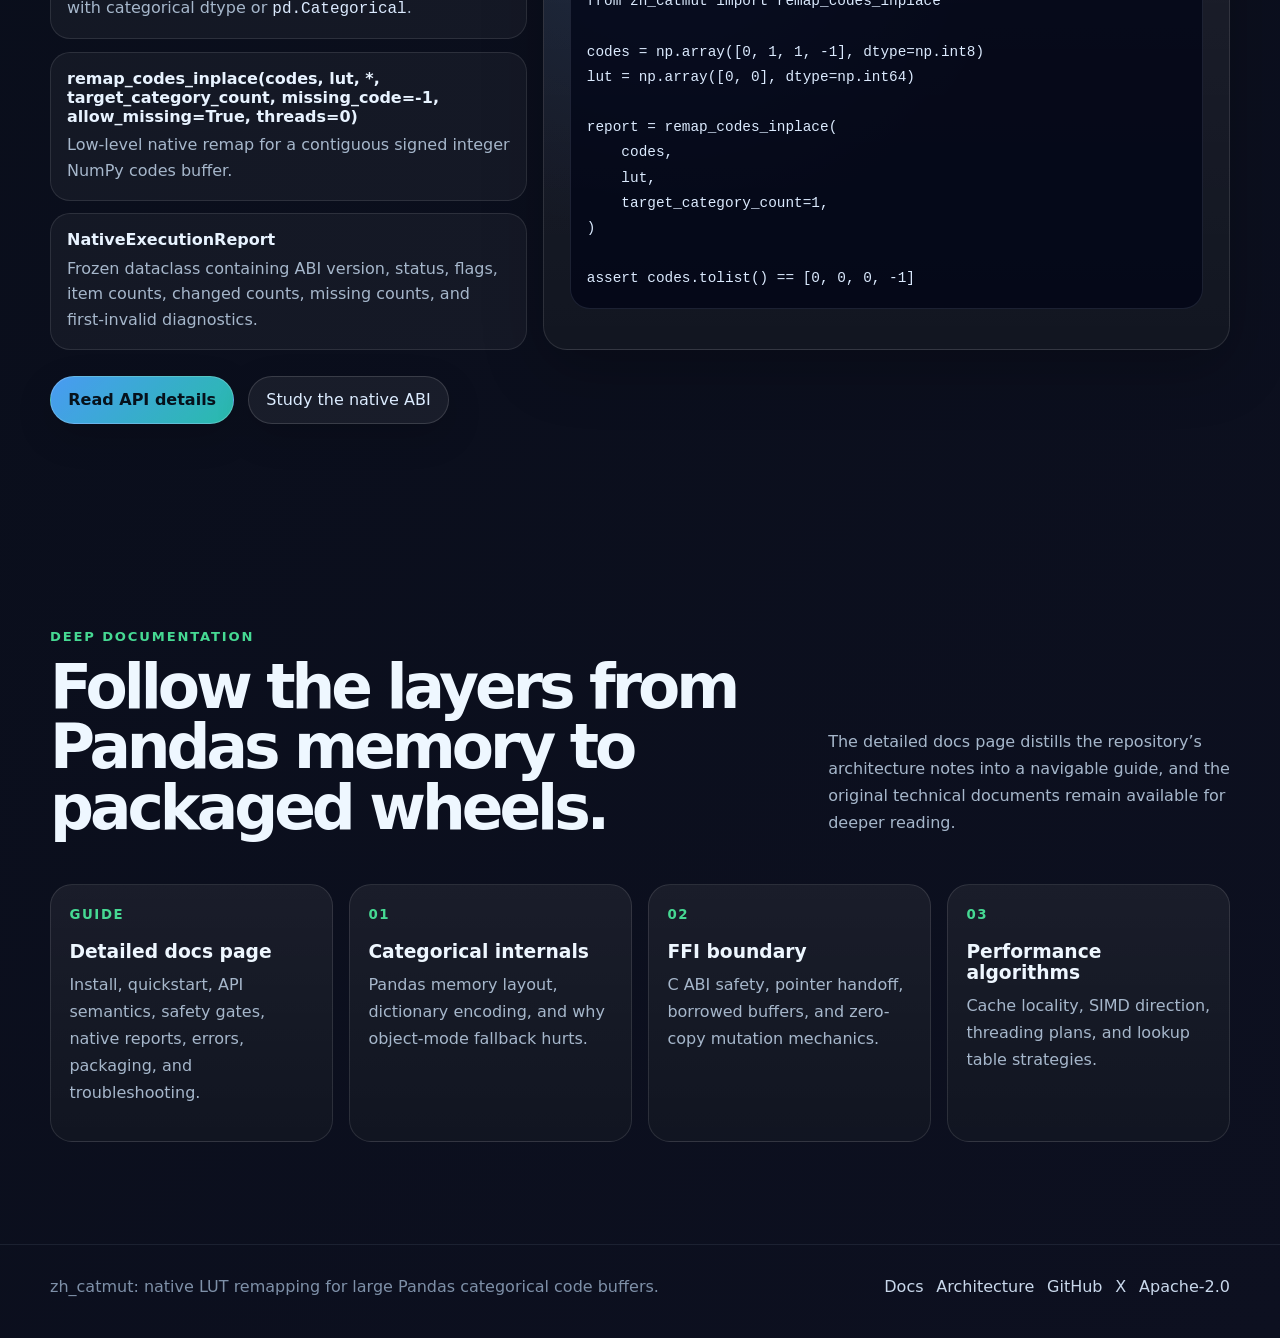
==== commit 1f66da77: "Improve release transparency and discoverability. Generated with [Devin](https://cli.devin.ai/docs) " ====
--- a/docs/index.html
+++ b/docs/index.html
@@ -4,6 +4,7 @@
     <meta charset="utf-8">
     <meta name="viewport" content="width=device-width, initial-scale=1">
     <meta name="description" content="zh_catmut remaps huge Pandas categorical columns through a Python safety layer and Zig native core.">
+    <meta name="robots" content="index,follow">
     <title>zh_catmut | Native categorical remapping for Pandas</title>
     <!-- Social preview -->
     <meta name="title" content="zh_catmut | Native categorical remapping for Pandas">
@@ -28,6 +29,19 @@
     <meta name="twitter:image" content="https://mohamedhossammohamed.github.io/zh_catmut/assets/social/og-image.png">
     <meta name="twitter:image:alt" content="zh_catmut native Pandas categorical remapping preview card">
     <!-- /Social preview -->
+    <script type="application/ld+json">
+      {
+        "@context": "https://schema.org",
+        "@type": "SoftwareSourceCode",
+        "name": "zh_catmut",
+        "description": "Native Zig LUT remapping for large Pandas categorical code buffers.",
+        "codeRepository": "https://github.com/mohamedhossammohamed/zh_catmut",
+        "programmingLanguage": ["Python", "Zig"],
+        "license": "https://www.apache.org/licenses/LICENSE-2.0",
+        "runtimePlatform": "Python 3.9+",
+        "url": "https://mohamedhossammohamed.github.io/zh_catmut/"
+      }
+    </script>
     <link rel="stylesheet" href="assets/css/site.css">
   </head>
   <body class="landing">
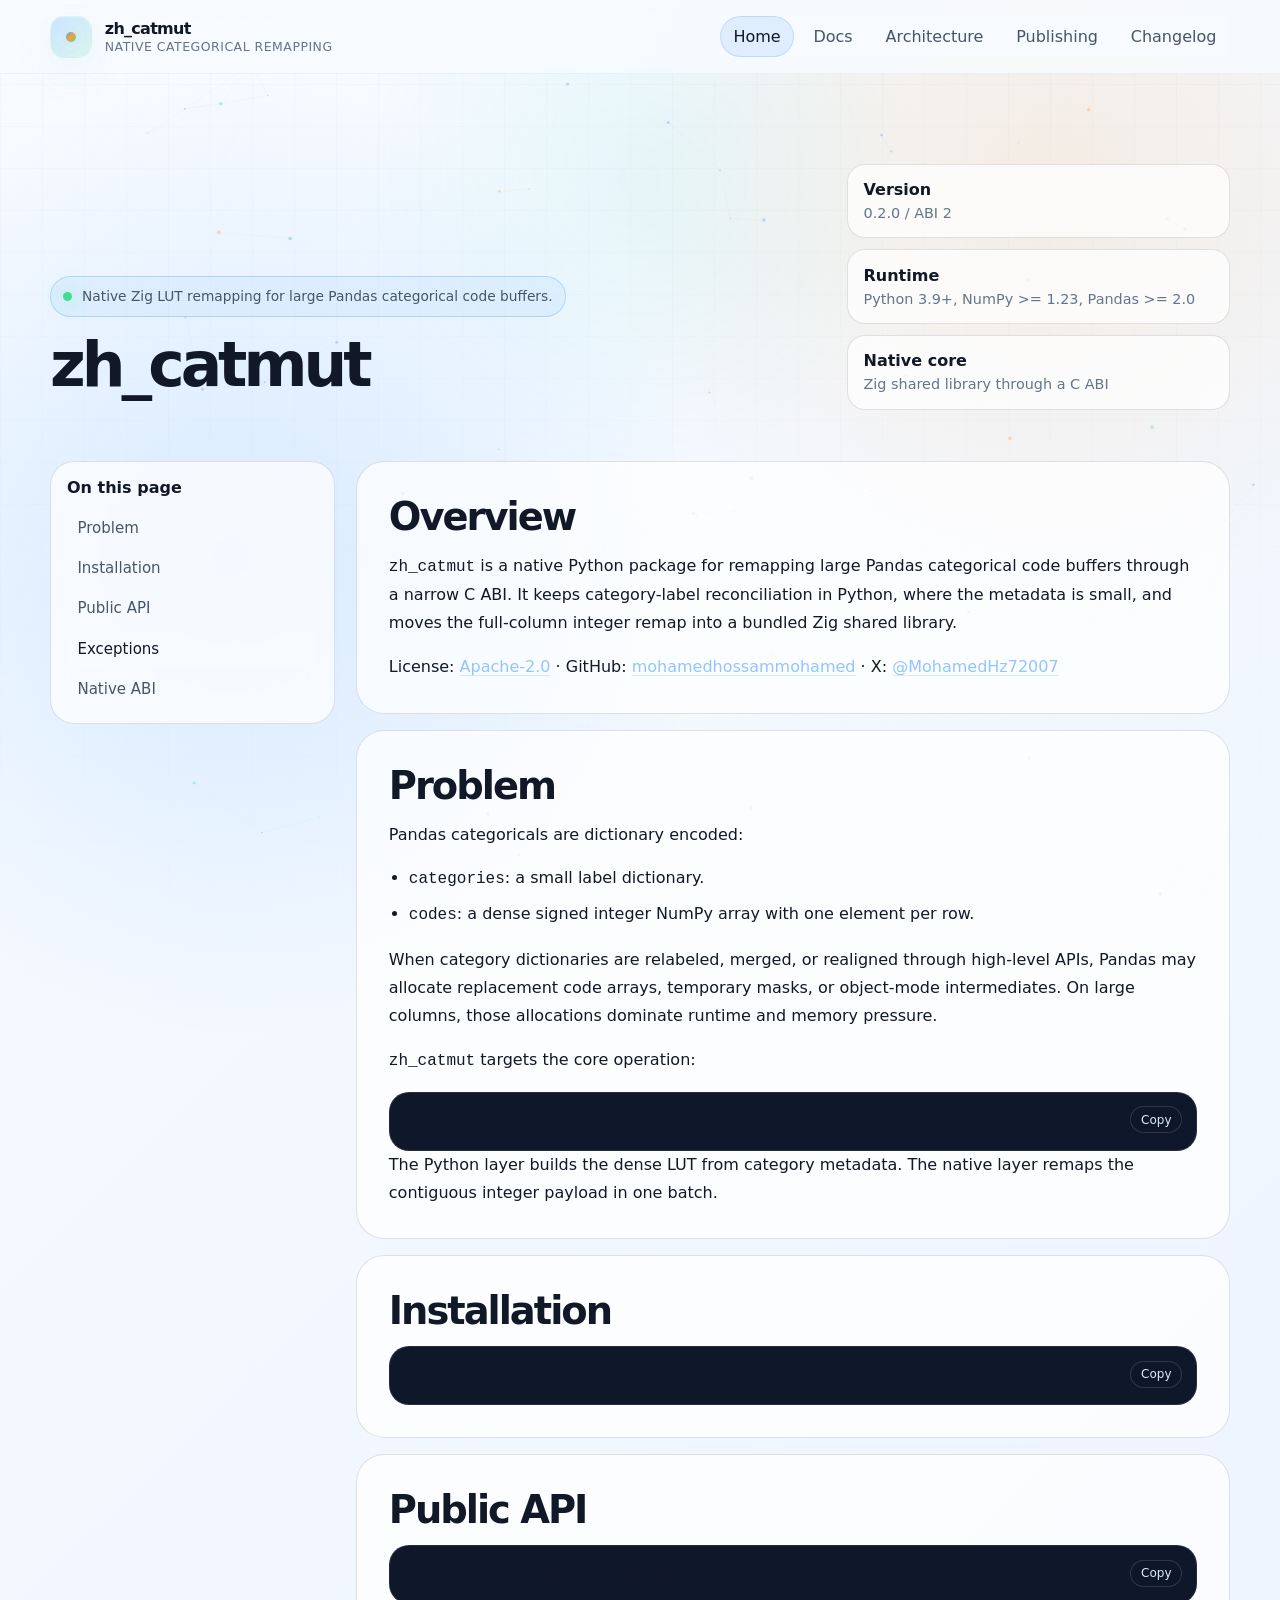
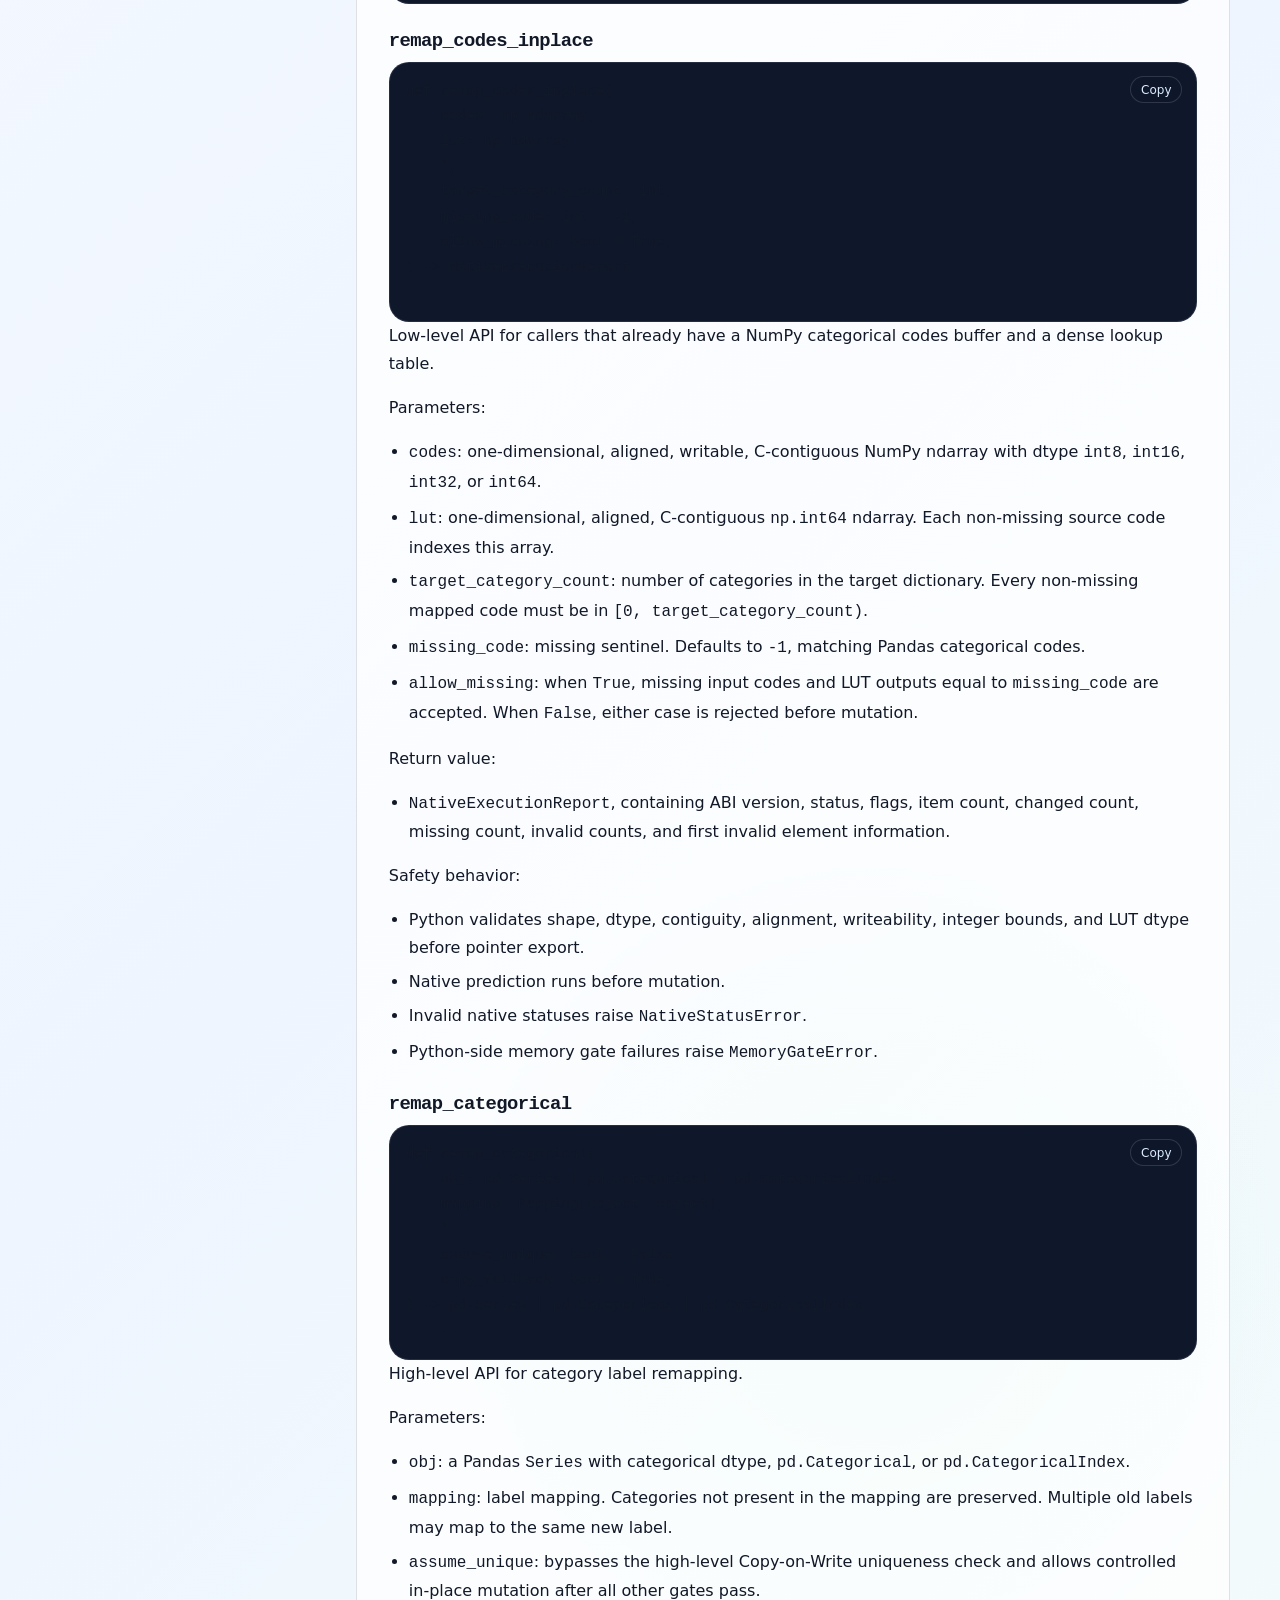
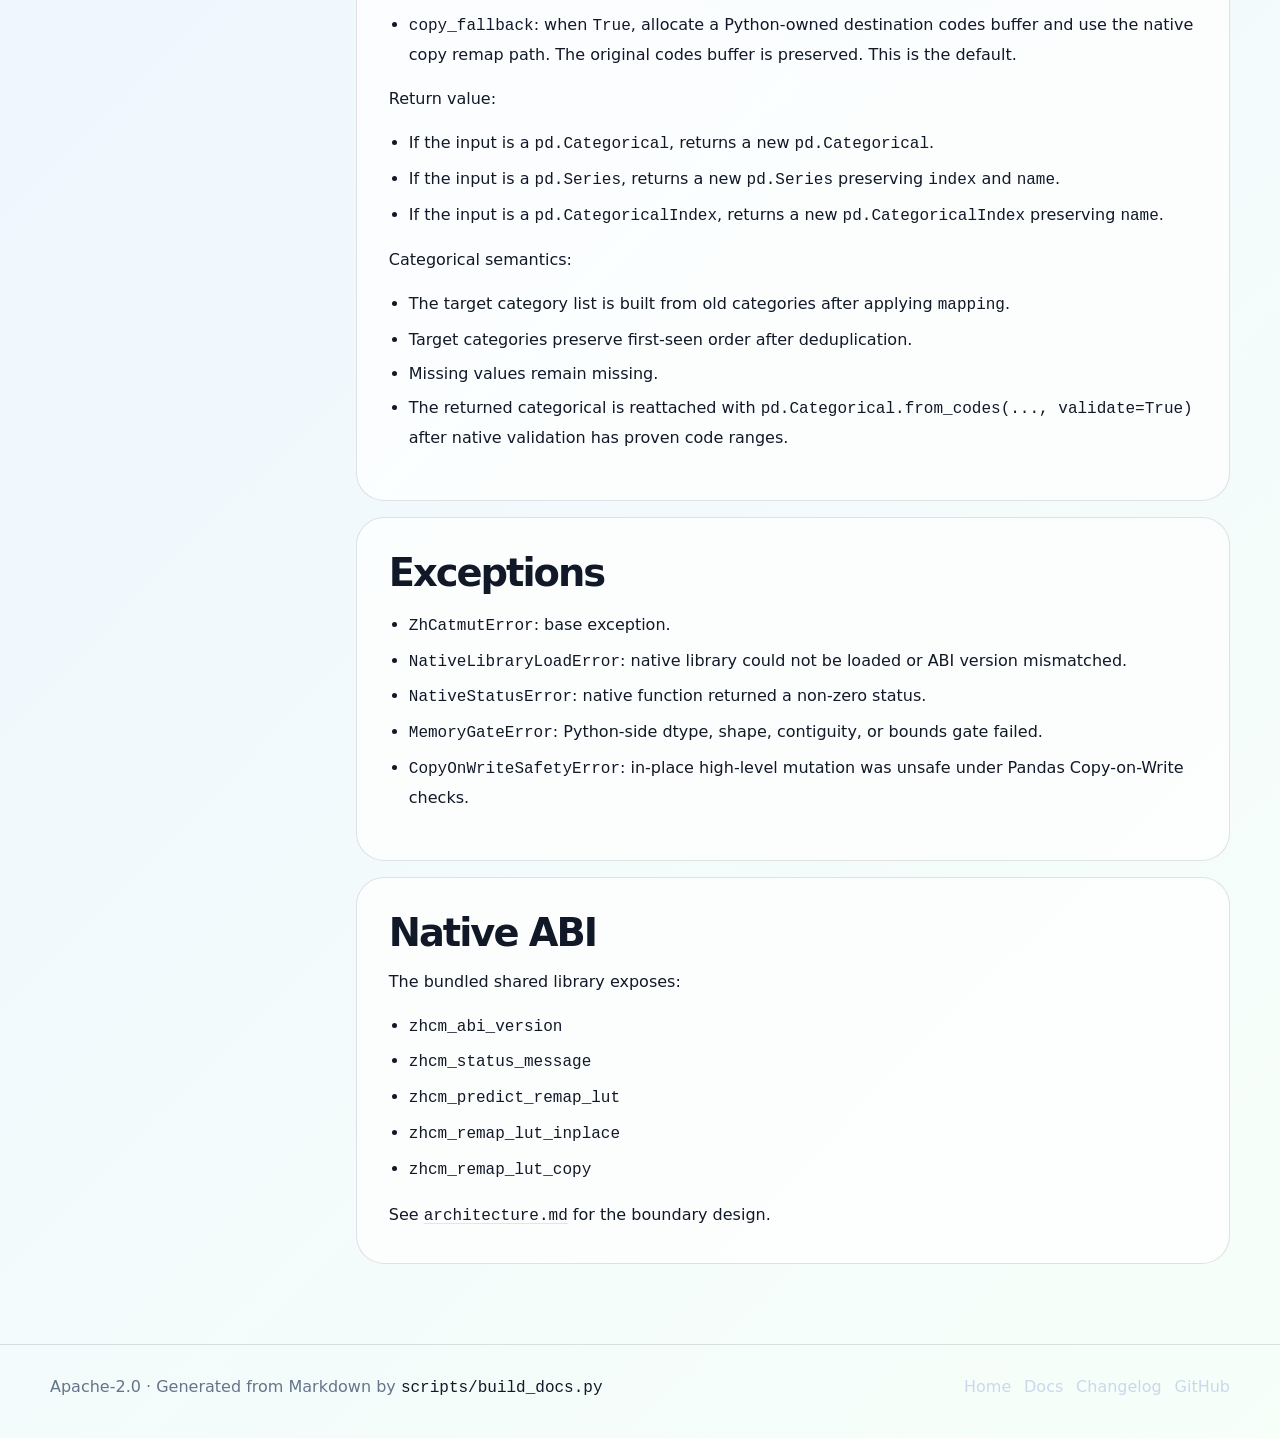
==== commit 84a74812: "Release 0.2.0: native ABI tests, benchmarks, packaging fixes - Fix __version__ to use importlib.meta" ====
--- a/docs/index.html
+++ b/docs/index.html
@@ -3,45 +3,32 @@
   <head>
     <meta charset="utf-8">
     <meta name="viewport" content="width=device-width, initial-scale=1">
-    <meta name="description" content="zh_catmut remaps huge Pandas categorical columns through a Python safety layer and Zig native core.">
+    <title>Home · zh_catmut</title>
+    <meta name="description" content="Native Zig LUT remapping for large Pandas categorical code buffers.">
     <meta name="robots" content="index,follow">
-    <title>zh_catmut | Native categorical remapping for Pandas</title>
-    <!-- Social preview -->
-    <meta name="title" content="zh_catmut | Native categorical remapping for Pandas">
+    <meta name="title" content="Home · zh_catmut">
     <link rel="canonical" href="https://mohamedhossammohamed.github.io/zh_catmut/">
+    <link rel="icon" href="assets/favicon.svg" type="image/svg+xml">
+    <link rel="apple-touch-icon" href="assets/social/og-image.png">
     <meta property="og:type" content="website">
     <meta property="og:site_name" content="zh_catmut">
     <meta property="og:url" content="https://mohamedhossammohamed.github.io/zh_catmut/">
-    <meta property="og:title" content="zh_catmut | Native categorical remapping for Pandas">
-    <meta property="og:description" content="zh_catmut remaps huge Pandas categorical columns through a Python safety layer and Zig native core.">
+    <meta property="og:title" content="Home · zh_catmut">
+    <meta property="og:description" content="Native Zig LUT remapping for large Pandas categorical code buffers.">
     <meta property="og:image" content="https://mohamedhossammohamed.github.io/zh_catmut/assets/social/og-image.png">
     <meta property="og:image:secure_url" content="https://mohamedhossammohamed.github.io/zh_catmut/assets/social/og-image.png">
     <meta property="og:image:type" content="image/png">
     <meta property="og:image:width" content="1200">
     <meta property="og:image:height" content="630">
-    <meta property="og:image:alt" content="zh_catmut native Pandas categorical remapping preview card">
+    <meta property="og:image:alt" content="Native Zig LUT remapping for large Pandas categorical code buffers.">
     <meta name="twitter:card" content="summary_large_image">
     <meta name="twitter:site" content="@MohamedHz72007">
     <meta name="twitter:creator" content="@MohamedHz72007">
     <meta name="twitter:url" content="https://mohamedhossammohamed.github.io/zh_catmut/">
-    <meta name="twitter:title" content="zh_catmut | Native categorical remapping for Pandas">
-    <meta name="twitter:description" content="zh_catmut remaps huge Pandas categorical columns through a Python safety layer and Zig native core.">
+    <meta name="twitter:title" content="Home · zh_catmut">
+    <meta name="twitter:description" content="Native Zig LUT remapping for large Pandas categorical code buffers.">
     <meta name="twitter:image" content="https://mohamedhossammohamed.github.io/zh_catmut/assets/social/og-image.png">
-    <meta name="twitter:image:alt" content="zh_catmut native Pandas categorical remapping preview card">
-    <!-- /Social preview -->
-    <script type="application/ld+json">
-      {
-        "@context": "https://schema.org",
-        "@type": "SoftwareSourceCode",
-        "name": "zh_catmut",
-        "description": "Native Zig LUT remapping for large Pandas categorical code buffers.",
-        "codeRepository": "https://github.com/mohamedhossammohamed/zh_catmut",
-        "programmingLanguage": ["Python", "Zig"],
-        "license": "https://www.apache.org/licenses/LICENSE-2.0",
-        "runtimePlatform": "Python 3.9+",
-        "url": "https://mohamedhossammohamed.github.io/zh_catmut/"
-      }
-    </script>
+    <meta name="twitter:image:alt" content="Native Zig LUT remapping for large Pandas categorical code buffers.">
     <link rel="stylesheet" href="assets/css/site.css">
   </head>
   <body class="landing">
@@ -52,358 +39,120 @@
         <div class="nav-inner">
           <a class="brand" href="index.html" aria-label="zh_catmut home">
             <span class="brand-mark" aria-hidden="true"></span>
-            <span class="brand-text">
-              <span class="brand-name">zh_catmut</span>
-              <span class="brand-subtitle">categorical mutation core</span>
-            </span>
+            <span class="brand-text"><span class="brand-name">zh_catmut</span><span class="brand-subtitle">native categorical remapping</span></span>
           </a>
           <button class="nav-toggle" type="button" data-nav-toggle aria-label="Toggle navigation" aria-expanded="false"><span></span></button>
           <nav class="nav-links" aria-label="Primary navigation">
-            <a href="#problem">Problem</a>
-            <a href="#architecture">Architecture</a>
-            <a href="#api">API</a>
-            <a href="docs.html">Docs</a>
-            <a href="README.html">Readme</a>
+            <a href="index.html" aria-current="page">Home</a>
+<a href="docs.html">Docs</a>
+<a href="architecture.html">Architecture</a>
+<a href="publishing.html">Publishing</a>
+<a href="changelog.html">Changelog</a>
           </nav>
         </div>
       </header>
-
       <main id="main">
-        <section class="hero container">
-          <div class="hero-copy reveal">
-            <p class="eyebrow"><span class="eyebrow-dot"></span>Python metadata. Zig throughput. C ABI discipline.</p>
-            <h1>Remap categorical columns at native speed.</h1>
-            <p class="hero-lede">
-              <strong>zh_catmut</strong> targets the dense integer payload inside Pandas categoricals. It keeps labels and category reconciliation in Python, then sends raw contiguous code buffers through a narrow ABI to a bundled Zig remapping core.
-            </p>
-            <div class="hero-actions">
-              <a class="button primary" href="docs.html">Open the docs</a>
-              <a class="button ghost" href="#quickstart">See quickstart</a>
-              <a class="button ghost" href="architecture.html">Architecture notes</a>
+        <section class="page-hero">
+          <div class="container">
+            <div class="reveal">
+              <p class="eyebrow"><span class="eyebrow-dot"></span>Native Zig LUT remapping for large Pandas categorical code buffers.</p>
+              <h1>zh_catmut</h1>
             </div>
-            <div class="hero-badges" aria-label="Technology badges">
-              <span class="badge"><i></i>Python 3.9+</span>
-              <span class="badge"><i></i>Zig native core</span>
-              <span class="badge"><i></i>Pandas categorical</span>
-              <span class="badge"><i></i>Apache-2.0</span>
-            </div>
-            <div class="hero-metrics">
-              <div class="metric">
-                <strong>zero object arrays</strong>
-                <span>labels never cross native</span>
-              </div>
-              <div class="metric">
-                <strong>all-or-nothing</strong>
-                <span>predictive validation first</span>
-              </div>
-              <div class="metric">
-                <strong>ctypes.CDLL</strong>
-                <span>GIL released in native call</span>
-              </div>
-            </div>
-          </div>
-
-          <div class="hero-visual reveal" aria-label="Animated native remapping visualization">
-            <div class="hero-orb" aria-hidden="true"></div>
-            <span class="floating-chip chip-a"><i></i>codes: int8 / int16 / int32 / int64</span>
-            <span class="floating-chip chip-b"><i></i>new_code = lut[old_code]</span>
-            <span class="floating-chip chip-c"><i></i>Copy-on-Write aware</span>
-            <div class="machine-card">
-              <div class="machine-top">
-                <div class="traffic" aria-hidden="true"><span></span><span></span><span></span></div>
-                <div class="machine-title">native categorical remap pipeline</div>
-              </div>
-              <div class="machine-body">
-                <div class="code-window">
-                  <pre><code><span class="tok-blue">from</span> zh_catmut <span class="tok-blue">import</span> remap_categorical
-
-out = remap_categorical(
-    series,
-    {<span class="tok-green">"pending"</span>: <span class="tok-green">"active"</span>,
-     <span class="tok-green">"disabled_old"</span>: <span class="tok-green">"disabled"</span>},
-    copy_fallback=<span class="tok-orange">True</span>,
-)</code></pre>
-                </div>
-                <div class="pipeline">
-                  <div class="pipeline-node node-python">
-                    <strong>Python</strong>
-                    <span>builds dense int64 lookup table from labels</span>
-                  </div>
-                  <div class="pipeline-node node-abi">
-                    <strong>C ABI</strong>
-                    <span>borrows pointers, lengths, dtype IDs, flags</span>
-                  </div>
-                  <div class="pipeline-node node-zig">
-                    <strong>Zig</strong>
-                    <span>validates, then remaps contiguous codes</span>
-                  </div>
-                  <div class="pipeline-node node-pandas">
-                    <strong>Pandas</strong>
-                    <span>reattaches categories without object expansion</span>
-                  </div>
-                </div>
-                <div class="buffer-stack" aria-hidden="true">
-                  <div class="buffer-line"></div>
-                  <div class="buffer-line"></div>
-                  <div class="buffer-line"></div>
-                </div>
-              </div>
+            <div class="page-meta reveal">
+              <div class="meta-box"><strong>Version</strong><span>0.2.0 / ABI 2</span></div>
+              <div class="meta-box"><strong>Runtime</strong><span>Python 3.9+, NumPy >= 1.23, Pandas >= 2.0</span></div>
+              <div class="meta-box"><strong>Native core</strong><span>Zig shared library through a C ABI</span></div>
             </div>
           </div>
         </section>
-
-        <section class="section tight" id="problem">
-          <div class="container">
-            <div class="section-head reveal">
-              <div>
-                <div class="section-kicker">The bottleneck</div>
-                <h2>Huge categoricals are compact until remapping gets expensive.</h2>
-              </div>
-              <p>
-                A Pandas categorical stores a small category dictionary plus one dense signed integer code per row. High-level relabeling and alignment can allocate replacement arrays, masks, or object-mode intermediates. zh_catmut goes straight to the integer buffer.
-              </p>
-            </div>
-            <div class="grid-2 compare">
-              <div class="panel compare-card bad reveal">
-                <h3><span></span>High-level remapping path</h3>
-                <p>Convenient APIs can perform full-column re-encoding work or allocate temporary buffers that dominate runtime and memory pressure on very large columns.</p>
-                <div class="code-panel">
-                  <pre data-copy><code>series = series.cat.rename_categories({
-    "pending": "active",
-})
-series = series.cat.set_categories([
-    "active",
-    "disabled",
-])</code></pre>
-                </div>
-              </div>
-              <div class="panel compare-card good reveal">
-                <h3><span></span>zh_catmut remapping path</h3>
-                <p>Build the mapping once from metadata, validate every invariant, then mutate or copy the dense integer codes in one native batch.</p>
-                <div class="code-panel">
-                  <pre data-copy><code>from zh_catmut import remap_categorical
-
-series = remap_categorical(
-    series,
-    {"pending": "active"},
-    copy_fallback=True,
-)</code></pre>
-                </div>
-              </div>
-            </div>
-          </div>
-        </section>
-
-        <section class="section" id="architecture">
-          <div class="container">
-            <div class="section-head reveal">
-              <div>
-                <div class="section-kicker">Design language</div>
-                <h2>A safety gate wrapped around a very small native primitive.</h2>
-              </div>
-              <p>
-                The project has a systems vibe: dark data planes, ABI seams, zero-copy intent, and a hot loop that only knows integers. The website mirrors that with glass panels, signal colors, and moving code-buffer traces.
-              </p>
-            </div>
-            <div class="flow-map">
-              <div class="flow-step reveal">
-                <h3>Categorical metadata</h3>
-                <p>Python reads the old categories and mapping, then creates target categories in first-seen order.</p>
-              </div>
-              <div class="flow-step reveal">
-                <h3>Dense LUT</h3>
-                <p>Each source category index maps to a new category index through one contiguous int64 array.</p>
-              </div>
-              <div class="flow-step reveal">
-                <h3>Memory gates</h3>
-                <p>Shape, dtype, contiguity, integer bounds, writeability, and CoW safety are checked before pointers leave Python.</p>
-              </div>
-              <div class="flow-step reveal">
-                <h3>Native validation</h3>
-                <p>Zig predicts the remap and rejects invalid source codes, invalid outputs, and missing-policy violations before mutation.</p>
-              </div>
-              <div class="flow-step reveal">
-                <h3>Batch remap</h3>
-                <p>The native core executes the LUT loop and returns a POD execution report with counts and status fields.</p>
-              </div>
-            </div>
-          </div>
-        </section>
-
-        <section class="section">
-          <div class="container">
-            <div class="section-head reveal">
-              <div>
-                <div class="section-kicker">What makes it fast</div>
-                <h2>Move the full-column work to native code. Keep the meaning in Python.</h2>
-              </div>
-              <p>
-                The API is intentionally narrow. Category labels, dictionaries, Pandas objects, strings, JSON, and object arrays do not enter native code. The native core only receives borrowed primitive memory.
-              </p>
-            </div>
-            <div class="grid-4">
-              <div class="card reveal">
-                <div class="card-icon">LUT</div>
-                <h3>Dense lookup table</h3>
-                <p>Category remapping becomes the simple operation <code>new_code = lut[old_code]</code>.</p>
-              </div>
-              <div class="card reveal">
-                <div class="card-icon zig">Zig</div>
-                <h3>Native loop</h3>
-                <p>A bundled shared library handles int8, int16, int32, and int64 code buffers.</p>
-              </div>
-              <div class="card reveal">
-                <div class="card-icon violet">ABI</div>
-                <h3>Strict C boundary</h3>
-                <p>Only pointers, lengths, dtype IDs, flags, and report structs cross the boundary.</p>
-              </div>
-              <div class="card reveal">
-                <div class="card-icon pandas">CoW</div>
-                <h3>Pandas-safe return</h3>
-                <p>The result is reattached through <code>pd.Categorical.from_codes(..., validate=False)</code> after validation.</p>
-              </div>
-            </div>
-          </div>
-        </section>
-
-        <section class="section" id="quickstart">
-          <div class="container">
-            <div class="terminal-strip">
-              <div class="panel terminal-card reveal">
-                <div class="terminal-title"><strong>Install</strong><span>pip</span></div>
-                <div class="code-panel">
-                  <pre data-copy><code>pip install zh-catmut</code></pre>
-                </div>
-                <p>
-                  Wheels bundle the platform native library so end users do not need a Zig compiler when installing a prebuilt package.
-                </p>
-              </div>
-              <div class="panel terminal-card reveal">
-                <div class="terminal-title"><strong>Quickstart</strong><span>Pandas</span></div>
-                <div class="code-panel">
-                  <pre data-copy><code>import pandas as pd
-from zh_catmut import remap_categorical
-
-s = pd.Series(pd.Categorical([
-    "new",
-    "old",
-    "old",
-    None,
-]))
-
-out = remap_categorical(
-    s,
-    {"old": "new"},
-    copy_fallback=True,
-)</code></pre>
-                </div>
-              </div>
-            </div>
-          </div>
-        </section>
-
-        <section class="section" id="api">
-          <div class="container">
-            <div class="section-head reveal">
-              <div>
-                <div class="section-kicker">Public API</div>
-                <h2>Two entry points: one high-level, one low-level.</h2>
-              </div>
-              <p>
-                Use <code>remap_categorical</code> when you have Pandas objects. Use <code>remap_codes_inplace</code> only when you own a writable, contiguous NumPy codes buffer and a dense int64 LUT.
-              </p>
-            </div>
-            <div class="api-split">
-              <div class="api-list reveal">
-                <div class="api-item">
-                  <strong>remap_categorical(obj, mapping, *, assume_unique=False, copy_fallback=False, threads=0)</strong>
-                  <span>High-level category-label remapping for <code>pd.Series</code> with categorical dtype or <code>pd.Categorical</code>.</span>
-                </div>
-                <div class="api-item">
-                  <strong>remap_codes_inplace(codes, lut, *, target_category_count, missing_code=-1, allow_missing=True, threads=0)</strong>
-                  <span>Low-level native remap for a contiguous signed integer NumPy codes buffer.</span>
-                </div>
-                <div class="api-item">
-                  <strong>NativeExecutionReport</strong>
-                  <span>Frozen dataclass containing ABI version, status, flags, item counts, changed counts, missing counts, and first-invalid diagnostics.</span>
-                </div>
-              </div>
-              <div class="panel compare-card reveal">
-                <h3>Minimal low-level call</h3>
-                <div class="code-panel">
-                  <pre data-copy><code>import numpy as np
-from zh_catmut import remap_codes_inplace
-
-codes = np.array([0, 1, 1, -1], dtype=np.int8)
-lut = np.array([0, 0], dtype=np.int64)
-
-report = remap_codes_inplace(
-    codes,
-    lut,
-    target_category_count=1,
-)
-
-assert codes.tolist() == [0, 0, 0, -1]</code></pre>
-                </div>
-              </div>
-            </div>
-            <div class="button-row reveal">
-              <a class="button primary" href="docs.html#api-high-level">Read API details</a>
-              <a class="button ghost" href="docs.html#native-abi">Study the native ABI</a>
-            </div>
-          </div>
-        </section>
-
-        <section class="section">
-          <div class="container">
-            <div class="section-head reveal">
-              <div>
-                <div class="section-kicker">Deep documentation</div>
-                <h2>Follow the layers from Pandas memory to packaged wheels.</h2>
-              </div>
-              <p>
-                The detailed docs page distills the repository’s architecture notes into a navigable guide, and the original technical documents remain available for deeper reading.
-              </p>
-            </div>
-            <div class="deep-links">
-              <a class="doc-card reveal" href="docs.html">
-                <small>Guide</small>
-                <h3>Detailed docs page</h3>
-                <p>Install, quickstart, API semantics, safety gates, native reports, errors, packaging, and troubleshooting.</p>
-              </a>
-              <a class="doc-card reveal" href="01-categorical-internals-and-memory.html">
-                <small>01</small>
-                <h3>Categorical internals</h3>
-                <p>Pandas memory layout, dictionary encoding, and why object-mode fallback hurts.</p>
-              </a>
-              <a class="doc-card reveal" href="02-ffi-zero-copy-architecture.html">
-                <small>02</small>
-                <h3>FFI boundary</h3>
-                <p>C ABI safety, pointer handoff, borrowed buffers, and zero-copy mutation mechanics.</p>
-              </a>
-              <a class="doc-card reveal" href="03-performance-algorithms.html">
-                <small>03</small>
-                <h3>Performance algorithms</h3>
-                <p>Cache locality, SIMD direction, threading plans, and lookup table strategies.</p>
-              </a>
-            </div>
-          </div>
-        </section>
+        <div class="container docs-layout">
+          <aside class="docs-sidebar reveal" aria-label="Page contents"><strong>On this page</strong><nav><a href="#problem">Problem</a>
+<a href="#installation">Installation</a>
+<a href="#public-api">Public API</a>
+<a href="#exceptions">Exceptions</a>
+<a href="#native-abi">Native ABI</a></nav></aside>
+          <article class="doc-article">
+            <section class="doc-section reveal" id="overview">
+  <h2>Overview</h2>
+  <p><code>zh_catmut</code> is a native Python package for remapping large Pandas categorical code buffers through a narrow C ABI. It keeps category-label reconciliation in Python, where the metadata is small, and moves the full-column integer remap into a bundled Zig shared library.</p>
+  <p>License: <a href="../LICENSE">Apache-2.0</a> · GitHub: <a href="https://github.com/mohamedhossammohamed">mohamedhossammohamed</a> · X: <a href="https://x.com/MohamedHz72007">@MohamedHz72007</a></p>
+</section>
+<section class="doc-section reveal" id="problem">
+  <h2>Problem</h2>
+  <p>Pandas categoricals are dictionary encoded:</p>
+  <ul><li><code>categories</code>: a small label dictionary.</li><li><code>codes</code>: a dense signed integer NumPy array with one element per row.</li></ul>
+  <p>When category dictionaries are relabeled, merged, or realigned through high-level APIs, Pandas may allocate replacement code arrays, temporary masks, or object-mode intermediates. On large columns, those allocations dominate runtime and memory pressure.</p>
+  <p><code>zh_catmut</code> targets the core operation:</p>
+  <div class="code-panel"><pre data-copy><code class="language-text">new_code = lut[old_code]</code></pre></div>
+  <p>The Python layer builds the dense LUT from category metadata. The native layer remaps the contiguous integer payload in one batch.</p>
+</section>
+<section class="doc-section reveal" id="installation">
+  <h2>Installation</h2>
+  <div class="code-panel"><pre data-copy><code class="language-bash">pip install zh-catmut</code></pre></div>
+</section>
+<section class="doc-section reveal" id="public-api">
+  <h2>Public API</h2>
+  <div class="code-panel"><pre data-copy><code class="language-python">from zh_catmut import remap_categorical, remap_codes_inplace</code></pre></div>
+  <h3 id="remap-codes-inplace"><code>remap_codes_inplace</code></h3>
+  <div class="code-panel"><pre data-copy><code class="language-python">def remap_codes_inplace(
+    codes: np.ndarray,
+    lut: np.ndarray,
+    *,
+    target_category_count: int,
+    missing_code: int = -1,
+    allow_missing: bool = True,
+) -&gt; NativeExecutionReport:
+    ...</code></pre></div>
+  <p>Low-level API for callers that already have a NumPy categorical codes buffer and a dense lookup table.</p>
+  <p>Parameters:</p>
+  <ul><li><code>codes</code>: one-dimensional, aligned, writable, C-contiguous NumPy ndarray with dtype <code>int8</code>, <code>int16</code>, <code>int32</code>, or <code>int64</code>.</li><li><code>lut</code>: one-dimensional, aligned, C-contiguous <code>np.int64</code> ndarray. Each non-missing source code indexes this array.</li><li><code>target_category_count</code>: number of categories in the target dictionary. Every non-missing mapped code must be in <code>[0, target_category_count)</code>.</li><li><code>missing_code</code>: missing sentinel. Defaults to <code>-1</code>, matching Pandas categorical codes.</li><li><code>allow_missing</code>: when <code>True</code>, missing input codes and LUT outputs equal to <code>missing_code</code> are accepted. When <code>False</code>, either case is rejected before mutation.</li></ul>
+  <p>Return value:</p>
+  <ul><li><code>NativeExecutionReport</code>, containing ABI version, status, flags, item count, changed count, missing count, invalid counts, and first invalid element information.</li></ul>
+  <p>Safety behavior:</p>
+  <ul><li>Python validates shape, dtype, contiguity, alignment, writeability, integer bounds, and LUT dtype before pointer export.</li><li>Native prediction runs before mutation.</li><li>Invalid native statuses raise <code>NativeStatusError</code>.</li><li>Python-side memory gate failures raise <code>MemoryGateError</code>.</li></ul>
+  <h3 id="remap-categorical"><code>remap_categorical</code></h3>
+  <div class="code-panel"><pre data-copy><code class="language-python">def remap_categorical(
+    obj: pd.Series | pd.Categorical | pd.CategoricalIndex,
+    mapping: Mapping[object, object],
+    *,
+    assume_unique: bool = False,
+    copy_fallback: bool = True,
+) -&gt; pd.Series | pd.Categorical | pd.CategoricalIndex:
+    ...</code></pre></div>
+  <p>High-level API for category label remapping.</p>
+  <p>Parameters:</p>
+  <ul><li><code>obj</code>: a Pandas <code>Series</code> with categorical dtype, <code>pd.Categorical</code>, or <code>pd.CategoricalIndex</code>.</li><li><code>mapping</code>: label mapping. Categories not present in the mapping are preserved. Multiple old labels may map to the same new label.</li><li><code>assume_unique</code>: bypasses the high-level Copy-on-Write uniqueness check and allows controlled in-place mutation after all other gates pass.</li><li><code>copy_fallback</code>: when <code>True</code>, allocate a Python-owned destination codes buffer and use the native copy remap path. The original codes buffer is preserved. This is the default.</li></ul>
+  <p>Return value:</p>
+  <ul><li>If the input is a <code>pd.Categorical</code>, returns a new <code>pd.Categorical</code>.</li><li>If the input is a <code>pd.Series</code>, returns a new <code>pd.Series</code> preserving <code>index</code> and <code>name</code>.</li><li>If the input is a <code>pd.CategoricalIndex</code>, returns a new <code>pd.CategoricalIndex</code> preserving <code>name</code>.</li></ul>
+  <p>Categorical semantics:</p>
+  <ul><li>The target category list is built from old categories after applying <code>mapping</code>.</li><li>Target categories preserve first-seen order after deduplication.</li><li>Missing values remain missing.</li><li>The returned categorical is reattached with <code>pd.Categorical.from_codes(..., validate=True)</code> after native validation has proven code ranges.</li></ul>
+</section>
+<section class="doc-section reveal" id="exceptions">
+  <h2>Exceptions</h2>
+  <ul><li><code>ZhCatmutError</code>: base exception.</li><li><code>NativeLibraryLoadError</code>: native library could not be loaded or ABI version mismatched.</li><li><code>NativeStatusError</code>: native function returned a non-zero status.</li><li><code>MemoryGateError</code>: Python-side dtype, shape, contiguity, or bounds gate failed.</li><li><code>CopyOnWriteSafetyError</code>: in-place high-level mutation was unsafe under Pandas Copy-on-Write checks.</li></ul>
+</section>
+<section class="doc-section reveal" id="native-abi">
+  <h2>Native ABI</h2>
+  <p>The bundled shared library exposes:</p>
+  <ul><li><code>zhcm_abi_version</code></li><li><code>zhcm_status_message</code></li><li><code>zhcm_predict_remap_lut</code></li><li><code>zhcm_remap_lut_inplace</code></li><li><code>zhcm_remap_lut_copy</code></li></ul>
+  <p>See <a href="architecture.html"><code>architecture.md</code></a> for the boundary design.</p>
+</section>
+          </article>
+        </div>
       </main>
-
       <footer class="site-footer">
         <div class="footer-inner">
-          <div>zh_catmut: native LUT remapping for large Pandas categorical code buffers.</div>
+          <span>Apache-2.0 · Generated from Markdown by <code>scripts/build_docs.py</code></span>
           <div class="footer-links">
+            <a href="index.html">Home</a>
             <a href="docs.html">Docs</a>
-            <a href="architecture.html">Architecture</a>
-            <a href="https://github.com/mohamedhossammohamed" target="_blank" rel="noopener">GitHub</a>
-            <a href="https://x.com/MohamedHz72007" target="_blank" rel="noopener">X</a>
-            <a href="https://www.apache.org/licenses/LICENSE-2.0" target="_blank" rel="noopener">Apache-2.0</a>
+            <a href="changelog.html">Changelog</a>
+            <a href="https://github.com/mohamedhossammohamed/zh_catmut">GitHub</a>
           </div>
         </div>
       </footer>
     </div>
-    <script src="assets/js/site.js"></script>
+    <script src="assets/js/site.js" defer></script>
+    
   </body>
 </html>
--- a/docs/assets/css/site.css
+++ b/docs/assets/css/site.css
@@ -229,6 +229,11 @@
   background: rgba(255, 255, 255, 0.07);
 }
 
+.nav-links a[aria-current="page"] {
+  background: rgba(77, 163, 255, 0.14);
+  box-shadow: inset 0 0 0 1px rgba(77, 163, 255, 0.24);
+}
+
 .nav-links a:hover {
   transform: translateY(-1px);
 }
@@ -1199,6 +1204,13 @@
   line-height: 1.74;
 }
 
+.doc-section a {
+  color: #93c5fd;
+  text-decoration: underline;
+  text-decoration-color: rgba(147, 197, 253, 0.38);
+  text-underline-offset: 0.18em;
+}
+
 .doc-section p:last-child {
   margin-bottom: 0;
 }
@@ -1282,6 +1294,13 @@
 
 .doc-table td {
   color: #c2d0e1;
+}
+
+.mermaid {
+  padding: 1rem;
+  border-radius: 18px;
+  border: 1px solid rgba(255, 255, 255, 0.11);
+  background: rgba(255, 255, 255, 0.045);
 }
 
 .sequence {
@@ -1580,3 +1599,65 @@
     transform: none;
   }
 }
+
+@media (prefers-color-scheme: light) {
+  :root {
+    color-scheme: light;
+    --bg: #f7fafc;
+    --bg-2: #eef4fb;
+    --bg-3: #e6eef8;
+    --panel: rgba(255, 255, 255, 0.82);
+    --panel-strong: rgba(255, 255, 255, 0.95);
+    --panel-soft: rgba(15, 23, 42, 0.055);
+    --line: rgba(15, 23, 42, 0.14);
+    --line-strong: rgba(15, 23, 42, 0.22);
+    --text: #111827;
+    --muted: #475569;
+    --muted-2: #64748b;
+    --shadow: 0 24px 90px rgba(15, 23, 42, 0.14);
+  }
+
+  body {
+    background:
+      radial-gradient(circle at 18% 12%, rgba(77, 163, 255, 0.18), transparent 30rem),
+      radial-gradient(circle at 82% 4%, rgba(247, 161, 61, 0.14), transparent 28rem),
+      radial-gradient(circle at 68% 62%, rgba(70, 217, 147, 0.12), transparent 26rem),
+      linear-gradient(135deg, #f8fbff, #eef5ff 48%, #f7fff9);
+  }
+
+  .nav {
+    background: rgba(248, 251, 255, 0.78);
+  }
+
+  .nav-links {
+    background: rgba(248, 251, 255, 0.94);
+  }
+
+  code,
+  .doc-table th,
+  .doc-table td,
+  .doc-section p,
+  .doc-section li,
+  .meta-box strong,
+  .docs-sidebar strong,
+  .info-box strong {
+    color: var(--text);
+  }
+
+  .doc-section,
+  .docs-sidebar,
+  .info-box,
+  .meta-box,
+  .mermaid {
+    background: rgba(255, 255, 255, 0.72);
+    border-color: rgba(15, 23, 42, 0.12);
+  }
+
+  .code-panel {
+    background: #0f172a;
+  }
+
+  .site-footer {
+    border-top-color: rgba(15, 23, 42, 0.12);
+  }
+}
